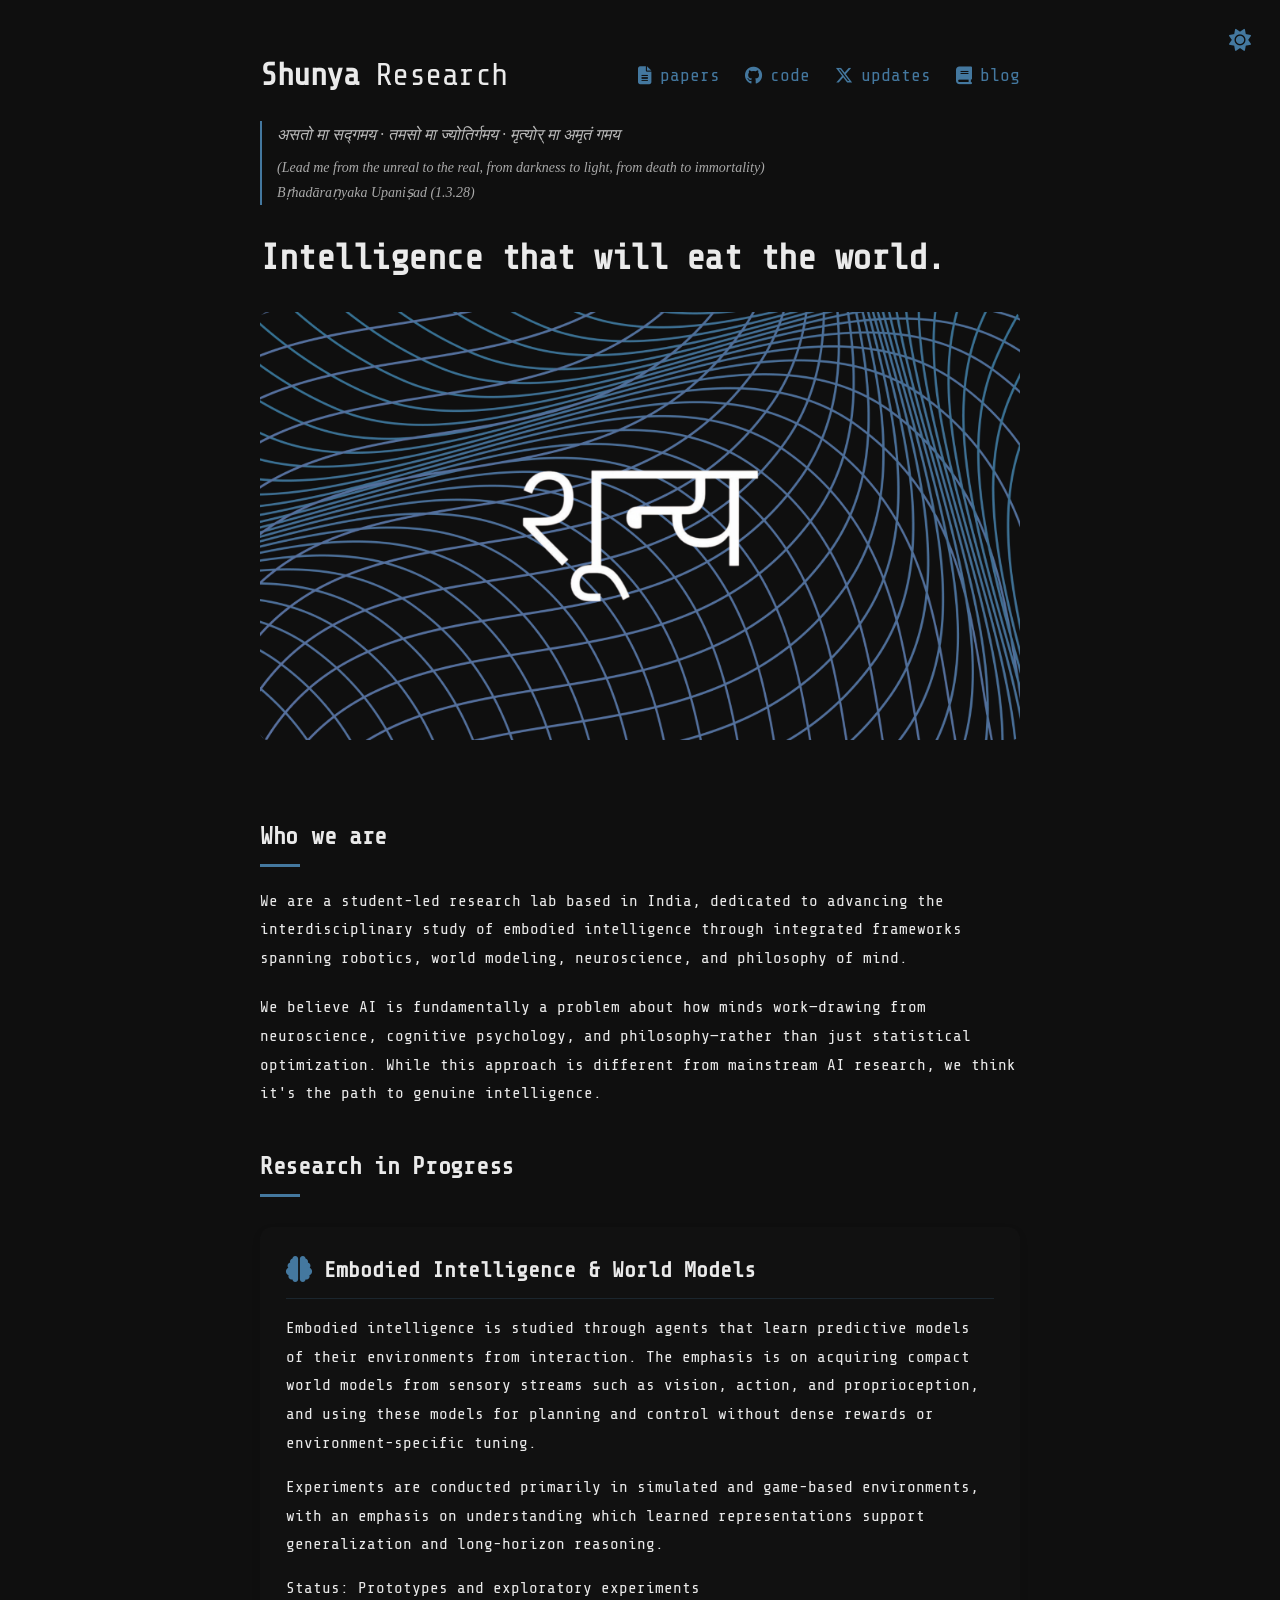
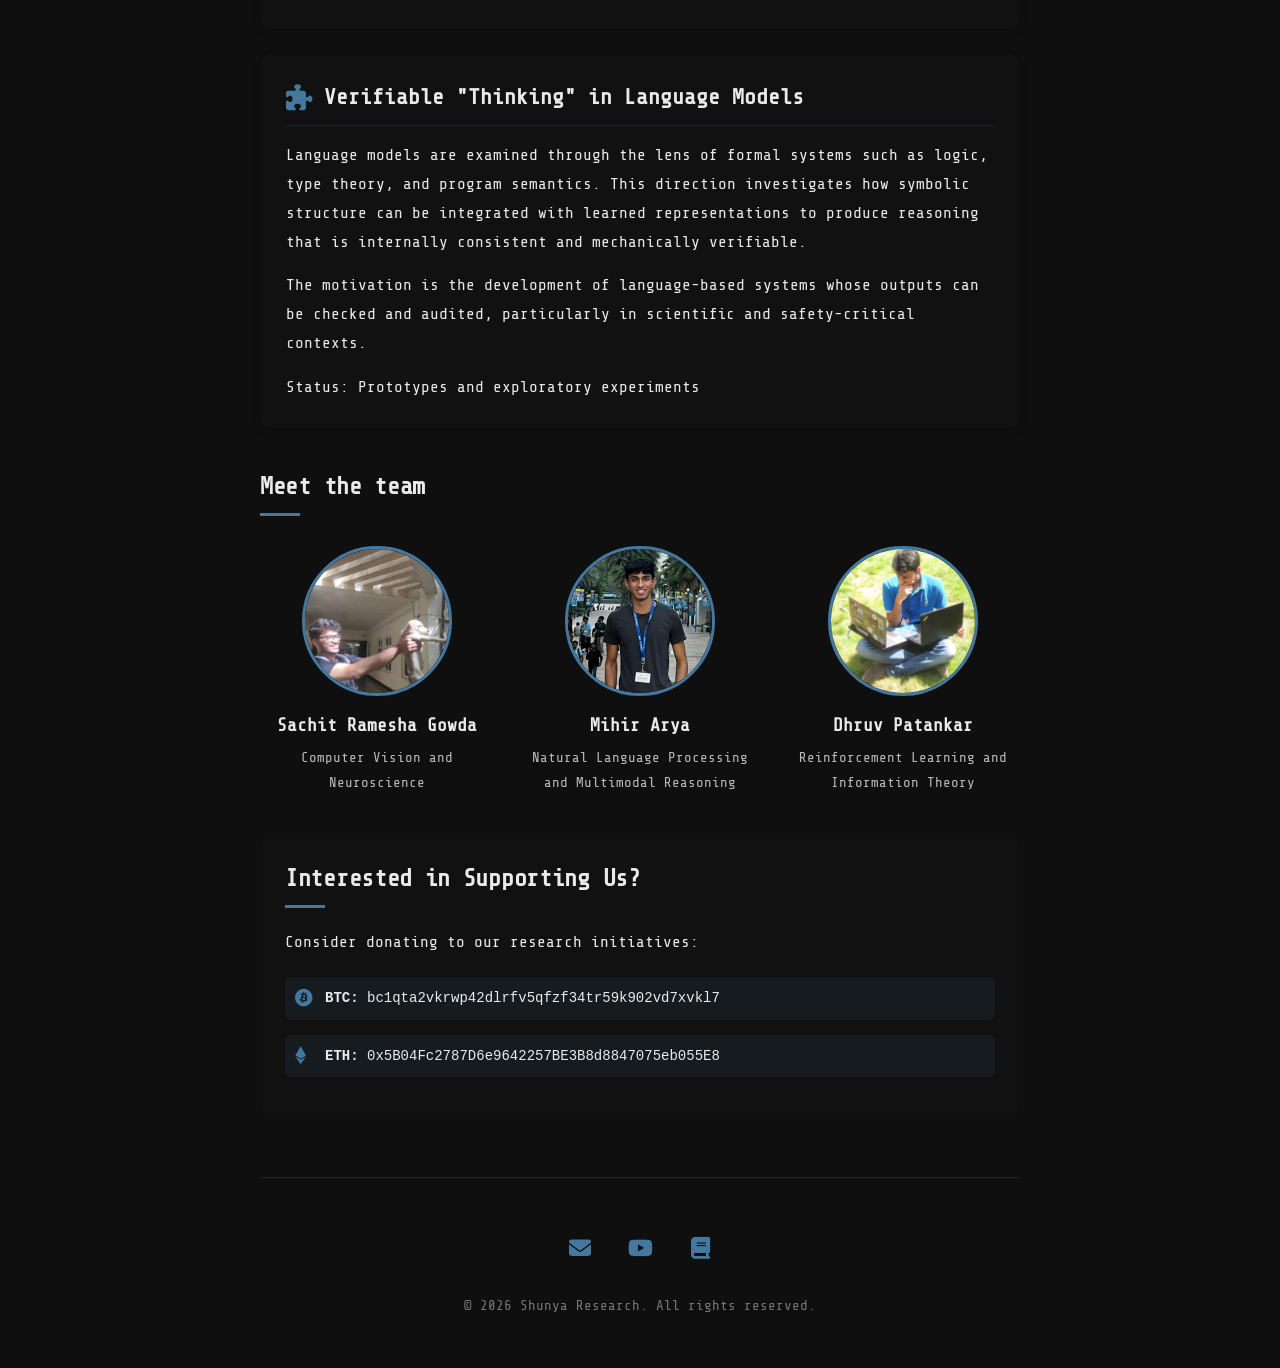
==== index.html @ 2163197f "edits" ====
<!DOCTYPE html>
<html lang="en">
<head>
    <meta charset="UTF-8">
    <title>Shunya Research | Home</title>
    <meta name="description" content="Intelligence that will eat the world.">
    <meta name="viewport" content="width=device-width, initial-scale=1.0">
    <link rel="icon" type="image/png" href="shunya-removebg-preview.png" />
    <link rel="stylesheet" href="https://cdnjs.cloudflare.com/ajax/libs/font-awesome/6.7.2/css/all.min.css">
    <style>
        @import url('https://fonts.googleapis.com/css2?family=Share+Tech+Mono&family=Space+Mono:ital,wght@0,400;0,700;1,400;1,700&display=swap');

        :root {
            --primary: #44789f;
            --text-light: #eaeaea;
            --text-dark: #1a1a1a;
            --bg-light: #fff;
            --bg-dark: #0f0f0f;
            --bg-card-light: #f9f9f9;
            --bg-card-dark: #111111;
            --transition: all 0.3s ease;
        }

        * {
            margin: 0;
            padding: 0;
            box-sizing: border-box;
        }

        body {
            font-family: 'Share Tech Mono', monospace;
            line-height: 1.6;
            font-size: 16px;
            color: var(--text-dark);
            background: var(--bg-light);
            transition: var(--transition);
        }

        body.dark-mode {
            background: var(--bg-dark);
            color: var(--text-light);
        }

        .container {
            max-width: 800px;
            margin: 0 auto;
            padding: 0 20px;
        }

        header {
            padding: 50px 0 30px;
            display: flex;
            flex-direction: column;
            align-items: flex-start;
        }
        
        .header-top {
            display: flex;
            justify-content: space-between;
            align-items: center;
            width: 100%;
            margin-bottom: 20px;
        }

        .logo {
            font-weight: 700;
            font-size: 32px;
            color: var(--text-dark);
            letter-spacing: -0.5px;
        }

        .dark-mode .logo {
            color: var(--text-light);
        }

        .logo span {
            font-weight: 300;
        }

        .main-nav {
            display: flex;
            gap: 25px;
        }

        .main-nav a {
            color: var(--primary);
            text-decoration: none;
            transition: var(--transition);
            font-size: 18px;
            display: flex;
            align-items: center;
            gap: 8px;
        }

        .main-nav a:hover {
            text-decoration: underline;
            color: var(--primary);
        }

        .dark-mode-toggle {
            position: fixed;
            top: 20px;
            right: 20px;
            background: transparent;
            border: none;
            font-size: 22px;
            color: var(--primary);
            cursor: pointer;
            z-index: 100;
            width: 40px;
            height: 40px;
            border-radius: 50%;
            display: flex;
            align-items: center;
            justify-content: center;
            transition: var(--transition);
        }

        .dark-mode-toggle:hover {
            background: rgba(68, 120, 159, 0.1);
        }

        .mantra {
            font-family: 'Times New Roman', serif;
            font-style: italic;
            color: #777;
            text-align: left;
            font-size: 16px;
            line-height: 1.8;
            border-left: 2px solid var(--primary);
            padding-left: 15px;
        }

        .dark-mode .mantra {
            color: #bbb;
        }

        .mantra small {
            display: block;
            font-size: 14px;
            margin-top: 5px;
            color: var(--text-dark);
            opacity: 0.8;
        }

        .dark-mode .mantra small {
            color: var(--text-light);
            opacity: 0.7;
        }

        h1 {
            font-size: 36px;
            font-weight: 700;
            margin: 0 0 30px;
            color: var(--text-dark);
            line-height: 1.3;
            letter-spacing: -0.5px;
        }

        .dark-mode h1 {
            color: var(--text-light);
        }

        h2 {
            font-size: 24px;
            font-weight: 600;
            margin: 40px 0 20px;
            color: var(--text-dark);
            letter-spacing: -0.3px;
            position: relative;
            padding-bottom: 10px;
        }

        h2:after {
            content: '';
            position: absolute;
            left: 0;
            bottom: 0;
            width: 40px;
            height: 3px;
            background-color: var(--primary);
        }

        .dark-mode h2 {
            color: var(--text-light);
        }

        h4 {
            font-size: 18px;
            font-weight: 600;
            margin: 10px 0 5px;
            color: var(--text-dark);
        }

        .dark-mode h4 {
            color: var(--text-light);
        }

        p {
            margin-bottom: 20px;
            line-height: 1.8;
        }

        section {
            margin-bottom: 20px;
        }

        a {
            color: var(--primary);
            text-decoration: none;
            transition: var(--transition);
        }

        a:hover {
            text-decoration: underline;
        }

        b {
            font-weight: 600;
        }

        .theme-image {
            width: 100%;
            margin-bottom: 30px;
            border-radius: 8px;
        }

        /* Team Section */
        .team-grid {
            display: grid;
            grid-template-columns: repeat(auto-fit, minmax(200px, 1fr));
            gap: 30px;
            margin: 30px 0;
        }

        .team-member {
            text-align: center;
        }

        .team-image-placeholder {
            width: 150px;
            height: 150px;
            margin: 0 auto 15px;
            border-radius: 50%;
            overflow: hidden;
            background: var(--bg-card-light);
            border: 3px solid var(--primary);
        }

        .dark-mode .team-image-placeholder {
            background: var(--bg-card-dark);
        }

        .team-image-placeholder img {
            width: 100%;
            height: 100%;
            object-fit: cover;
            object-position: center 20%;
        }

        .team-role {
            color: #777;
            font-size: 14px;
            margin-bottom: 0;
        }

        .dark-mode .team-role {
            color: #bbb;
        }

        /* Research areas */
        .research-areas {
            display: flex;
            flex-wrap: wrap;
            gap: 25px;
            margin: 30px 0;
        }
        
        .research-card {
            background: var(--bg-card-light);
            border-radius: 12px;
            padding: 25px;
            transition: var(--transition);
            border: 1px solid transparent;
            flex: 1 1 100%;
            box-shadow: 0 4px 8px rgba(0, 0, 0, 0.03);
            display: flex;
            flex-direction: column;
        }
        
        .research-card:hover {
            transform: translateY(-5px);
            box-shadow: 0 10px 25px rgba(0, 0, 0, 0.08);
            border-color: rgba(68, 120, 159, 0.3);
        }
        
        .dark-mode .research-card {
            background: var(--bg-card-dark);
            box-shadow: 0 4px 8px rgba(0, 0, 0, 0.1);
        }
        
        .dark-mode .research-card:hover {
            box-shadow: 0 10px 25px rgba(0, 0, 0, 0.3);
        }
        
        .research-card h3 {
            display: flex;
            align-items: center;
            gap: 12px;
            font-size: 22px;
            margin-bottom: 15px;
            color: var(--text-dark);
            border-bottom: 1px solid rgba(68, 120, 159, 0.2);
            padding-bottom: 10px;
        }
        
        .dark-mode .research-card h3 {
            color: var(--text-light);
        }
        
        .research-card i {
            color: var(--primary);
            font-size: 26px;
        }

        .research-card p {
            margin-bottom: 15px;
        }

        .research-card p:last-of-type {
            margin-bottom: 0;
        }

        /* Support section */
        .support {
            margin: 40px 0;
            background: var(--bg-card-light);
            border-radius: 12px;
            padding: 25px;
        }

        .dark-mode .support {
            background: var(--bg-card-dark);
        }

        .support h2 {
            margin-top: 0;
        }

        .crypto-address {
            display: flex;
            align-items: center;
            gap: 10px;
            margin: 15px 0;
            font-family: monospace;
            font-size: 14px;
            overflow-wrap: break-word;
            word-break: break-all;
            padding: 10px;
            background: rgba(68, 120, 159, 0.05);
            border-radius: 6px;
            transition: var(--transition);
        }

        .dark-mode .crypto-address {
            background: rgba(68, 120, 159, 0.1);
        }

        .crypto-address:hover {
            background: rgba(68, 120, 159, 0.1);
        }

        .dark-mode .crypto-address:hover {
            background: rgba(68, 120, 159, 0.15);
        }

        .crypto-address i {
            color: var(--primary);
            min-width: 20px;
            font-size: 18px;
        }

        /* Footer */
        footer {
            text-align: center;
            padding: 50px 0 30px;
            margin-top: 60px;
            border-top: 1px solid rgba(120, 120, 120, 0.1);
            color: #777;
            font-size: 14px;
        }

        .dark-mode footer {
            border-color: rgba(120, 120, 120, 0.2);
        }

        .social-links {
            display: flex;
            justify-content: center;
            gap: 20px;
            margin-bottom: 25px;
        }

        .social-links a {
            color: var(--primary);
            font-size: 22px;
            transition: var(--transition);
            width: 40px;
            height: 40px;
            display: flex;
            align-items: center;
            justify-content: center;
            border-radius: 50%;
        }

        .social-links a:hover {
            background: rgba(68, 120, 159, 0.1);
            text-decoration: none;
            transform: translateY(-3px);
        }

        @media (max-width: 768px) {
            .container {
                padding: 0 15px;
            }
            
            h1 {
                font-size: 30px;
            }

            header {
                padding: 30px 0 20px;
            }

            .header-top {
                flex-direction: column;
                align-items: flex-start;
                gap: 15px;
            }

            .main-nav {
                flex-direction: column;
                gap: 10px;
            }

            .team-grid {
                grid-template-columns: 1fr;
            }
        }
    </style>
</head>
<body class="dark-mode">
    <button class="dark-mode-toggle" onclick="toggleDarkMode()">
        <i class="fas fa-sun" id="dark-mode-icon"></i>
    </button>

    <div class="container">
        <header>
            <div class="header-top">
                <div class="logo">
                    Shunya <span>Research</span>
                </div>
                <nav class="main-nav">
                    <a href="/papers.html">
                        <i class="fas fa-file-alt"></i> papers
                    </a>
                    <a href="https://github.com/ShunyaResearch" target="_blank">
                        <i class="fab fa-github"></i> code
                    </a>
                    <a href="https://x.com/shunyaresearch" target="_blank">
                        <i class="fab fa-x-twitter"></i> updates
                    </a>
                    <a href="/blogs.html" target="_blank">
                        <i class="fa-solid fa-book"></i> blog
                    </a>
                </nav>
            </div>
            <div class="mantra">
                असतो मा सद्गमय · तमसो मा ज्योतिर्गमय · मृत्योर् मा अमृतं गमय
                <small>(Lead me from the unreal to the real, from darkness to light, from death to immortality)<br>
                    Bṛhadāraṇyaka Upaniṣad (1.3.28)</small>
            </div>
        </header>

        <main>
            <h1>Intelligence that will eat the world.</h1>
            <img id="theme-image" class="theme-image" src="shunya1.png" alt="Shunya Research">
            
            <section>
                <h2>Who we are</h2>
                <p>We are a student-led research lab based in India, dedicated to advancing the interdisciplinary study of embodied intelligence through integrated frameworks spanning robotics, world modeling, neuroscience, and philosophy of mind.  </p>
                
                <p>We believe AI is fundamentally a problem about how minds work—drawing from neuroscience, cognitive psychology, and philosophy—rather than just statistical optimization. While this approach is different from mainstream AI research, we think it's the path to genuine intelligence.</p>

        
            </section>

         <section>
  <h2>Research in Progress</h2>

  <div class="research-areas">

    <div class="research-card">
      <h3><i class="fas fa-brain"></i> Embodied Intelligence & World Models</h3>
      <p>
      Embodied intelligence is studied through agents that learn predictive models of their environments from interaction.
      The emphasis is on acquiring compact world models from sensory streams such as vision, action, and proprioception,
      and using these models for planning and control without dense rewards or environment-specific tuning.
      </p>
      <p>
      Experiments are conducted primarily in simulated and game-based environments, with an emphasis on understanding
      which learned representations support generalization and long-horizon reasoning.
      </p>
      <p>Status: Prototypes and exploratory experiments</p>
    </div>

    <div class="research-card">
      <h3><i class="fa-solid fa-puzzle-piece"></i>Verifiable "Thinking" in Language Models</h3>
      <p>
      Language models are examined through the lens of formal systems such as logic, type theory, and program semantics.
      This direction investigates how symbolic structure can be integrated with learned representations to produce
      reasoning that is internally consistent and mechanically verifiable.
      </p>
      <p>
      The motivation is the development of language-based systems whose outputs can be checked and audited,
      particularly in scientific and safety-critical contexts.
      </p>
      <p>Status: Prototypes and exploratory experiments</p>
    </div>

  </div>
</section>

   

            <section class="team">
                <h2>Meet the team</h2>
                <div class="team-grid">
                    <div class="team-member">
                        <div class="team-image-placeholder">
                            <img src="Sachit.jpg" alt="Sachit">
                        </div>
                        <h4>Sachit Ramesha Gowda</h4>
                        <p class="team-role">Computer Vision and Neuroscience</p>
                    </div>
                    <div class="team-member">
                        <div class="team-image-placeholder">
                            <img src="mihir.png" alt="Mihir">
                        </div>
                        <h4>Mihir Arya</h4>
                        <p class="team-role">Natural Language Processing and Multimodal Reasoning</p>
                    </div>
                    <div class="team-member">
                        <div class="team-image-placeholder">
                            <img src="Dhruv.jpeg" alt="DhruV Patankar">
                        </div>
                        <h4>Dhruv Patankar</h4>
                        <p class="team-role">Reinforcement Learning and Information Theory</p>
                    </div>
                </div>
            </section>

            <section class="support">
                <h2>Interested in Supporting Us?</h2>
                <p>Consider donating to our research initiatives:</p>
                <div class="crypto-address">
                    <i class="fab fa-bitcoin"></i>
                    <span><b>BTC:</b> bc1qta2vkrwp42dlrfv5qfzf34tr59k902vd7xvkl7</span>
                </div>
                <div class="crypto-address">
                    <i class="fab fa-ethereum"></i>
                    <span><b>ETH:</b> 0x5B04Fc2787D6e9642257BE3B8d8847075eb055E8</span>
                </div>
            </section>
        </main>

        <footer>
            <div class="social-links">
                <a href="mailto:shunyaresearch.labs@gmail.com" aria-label="Email"><i class="fas fa-envelope"></i></a>
                <a href="https://www.youtube.com/@shunyaresearch" target="_blank" aria-label="YouTube"><i class="fab fa-youtube"></i></a>
                <a href="/blogs.html" target="_blank" aria-label="Substack"><i class="fa-solid fa-book"></i></a>
            </div>
            <p>© 2026 Shunya Research. All rights reserved.</p>
        </footer>
    </div>

    <script>
        function updateThemeImage(isDarkMode) {
            const themeImage = document.getElementById('theme-image');
            if (themeImage) {
                themeImage.src = isDarkMode ? 'shunya1.png' : 'shunya21.png';
            }
        }

        function toggleDarkMode() {
            const body = document.body;
            const icon = document.getElementById('dark-mode-icon');
            body.classList.toggle('dark-mode');

            const isDarkMode = body.classList.contains('dark-mode');
            updateThemeImage(isDarkMode);

            if (isDarkMode) {
                icon.classList.remove('fa-moon');
                icon.classList.add('fa-sun');
            } else {
                icon.classList.remove('fa-sun');
                icon.classList.add('fa-moon');
            }
        }

        document.addEventListener('DOMContentLoaded', () => {
            const body = document.body;
            const icon = document.getElementById('dark-mode-icon');
            const isDarkMode = body.classList.contains('dark-mode');
            
            updateThemeImage(isDarkMode);

            if (isDarkMode) {
                icon.classList.remove('fa-moon');
                icon.classList.add('fa-sun');
            } else {
                icon.classList.remove('fa-sun');
                icon.classList.add('fa-moon');
            }
        });
    </script>
</body>
</html>
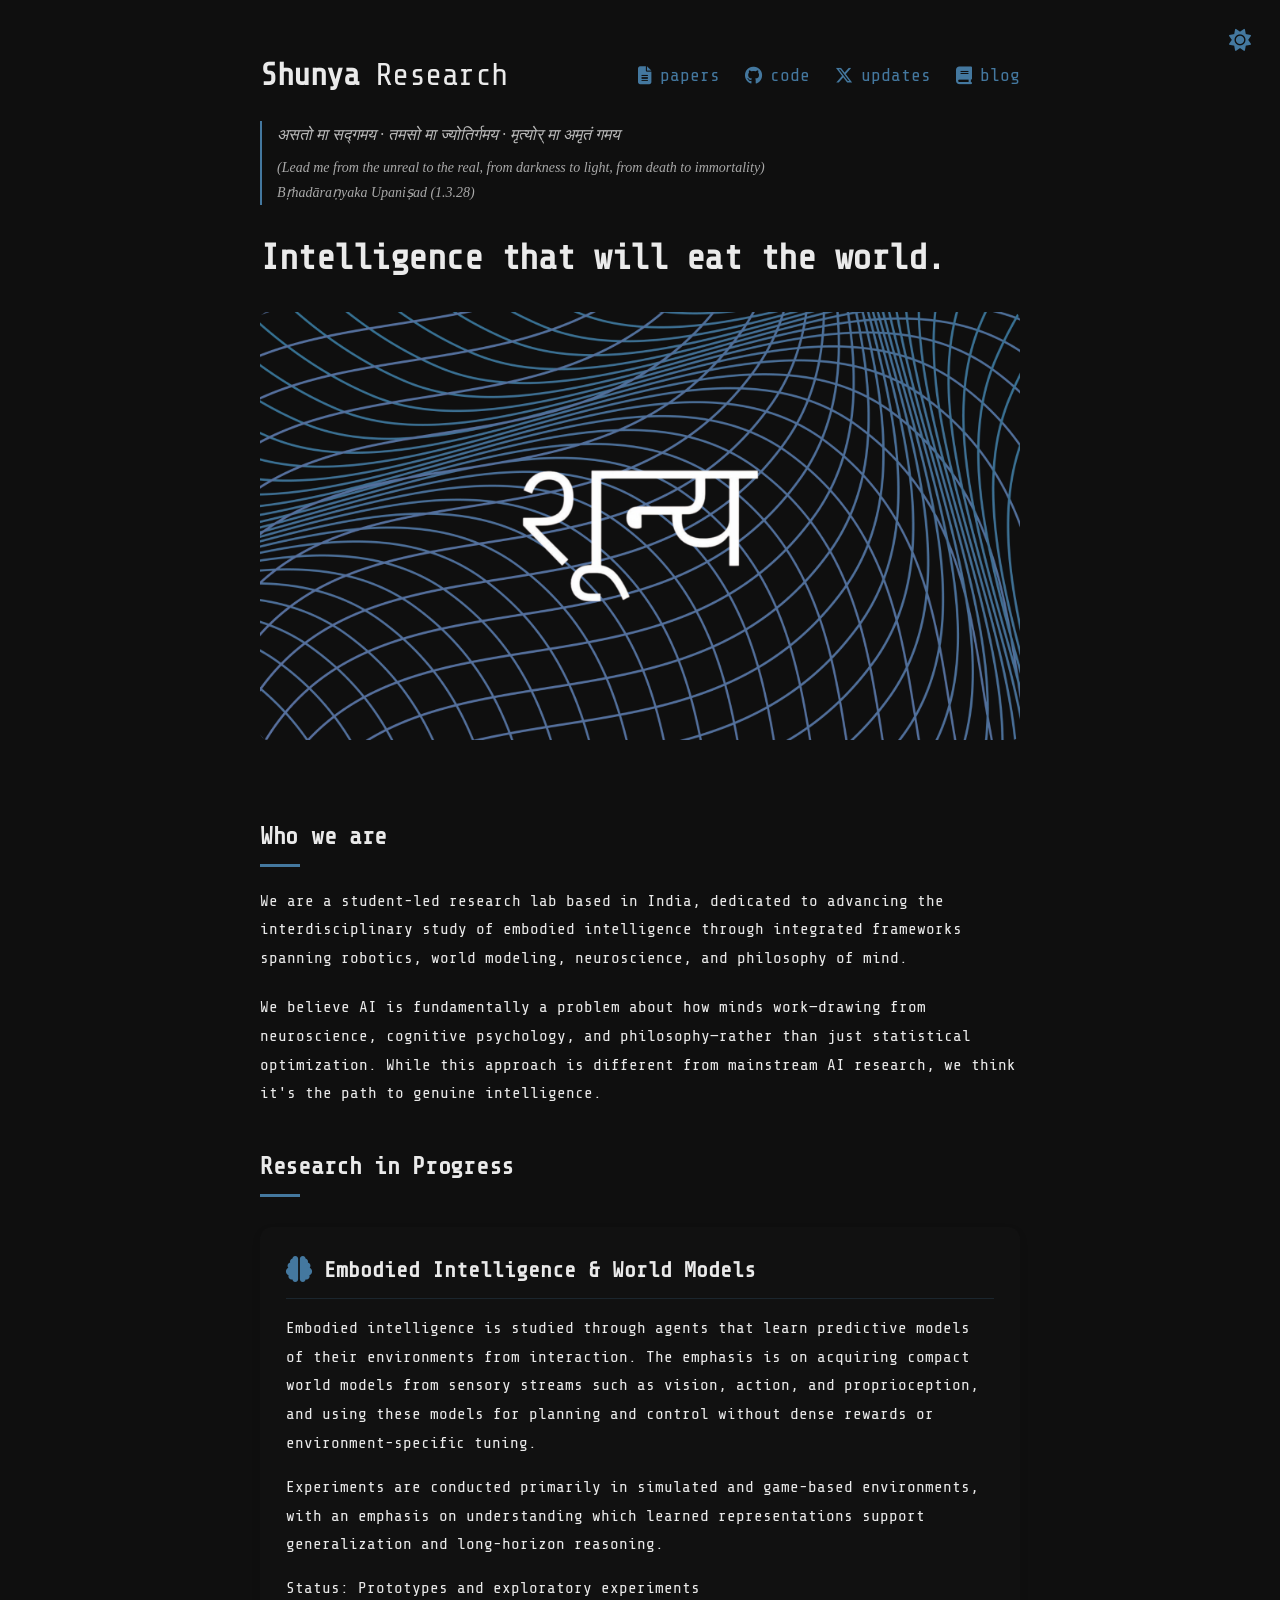
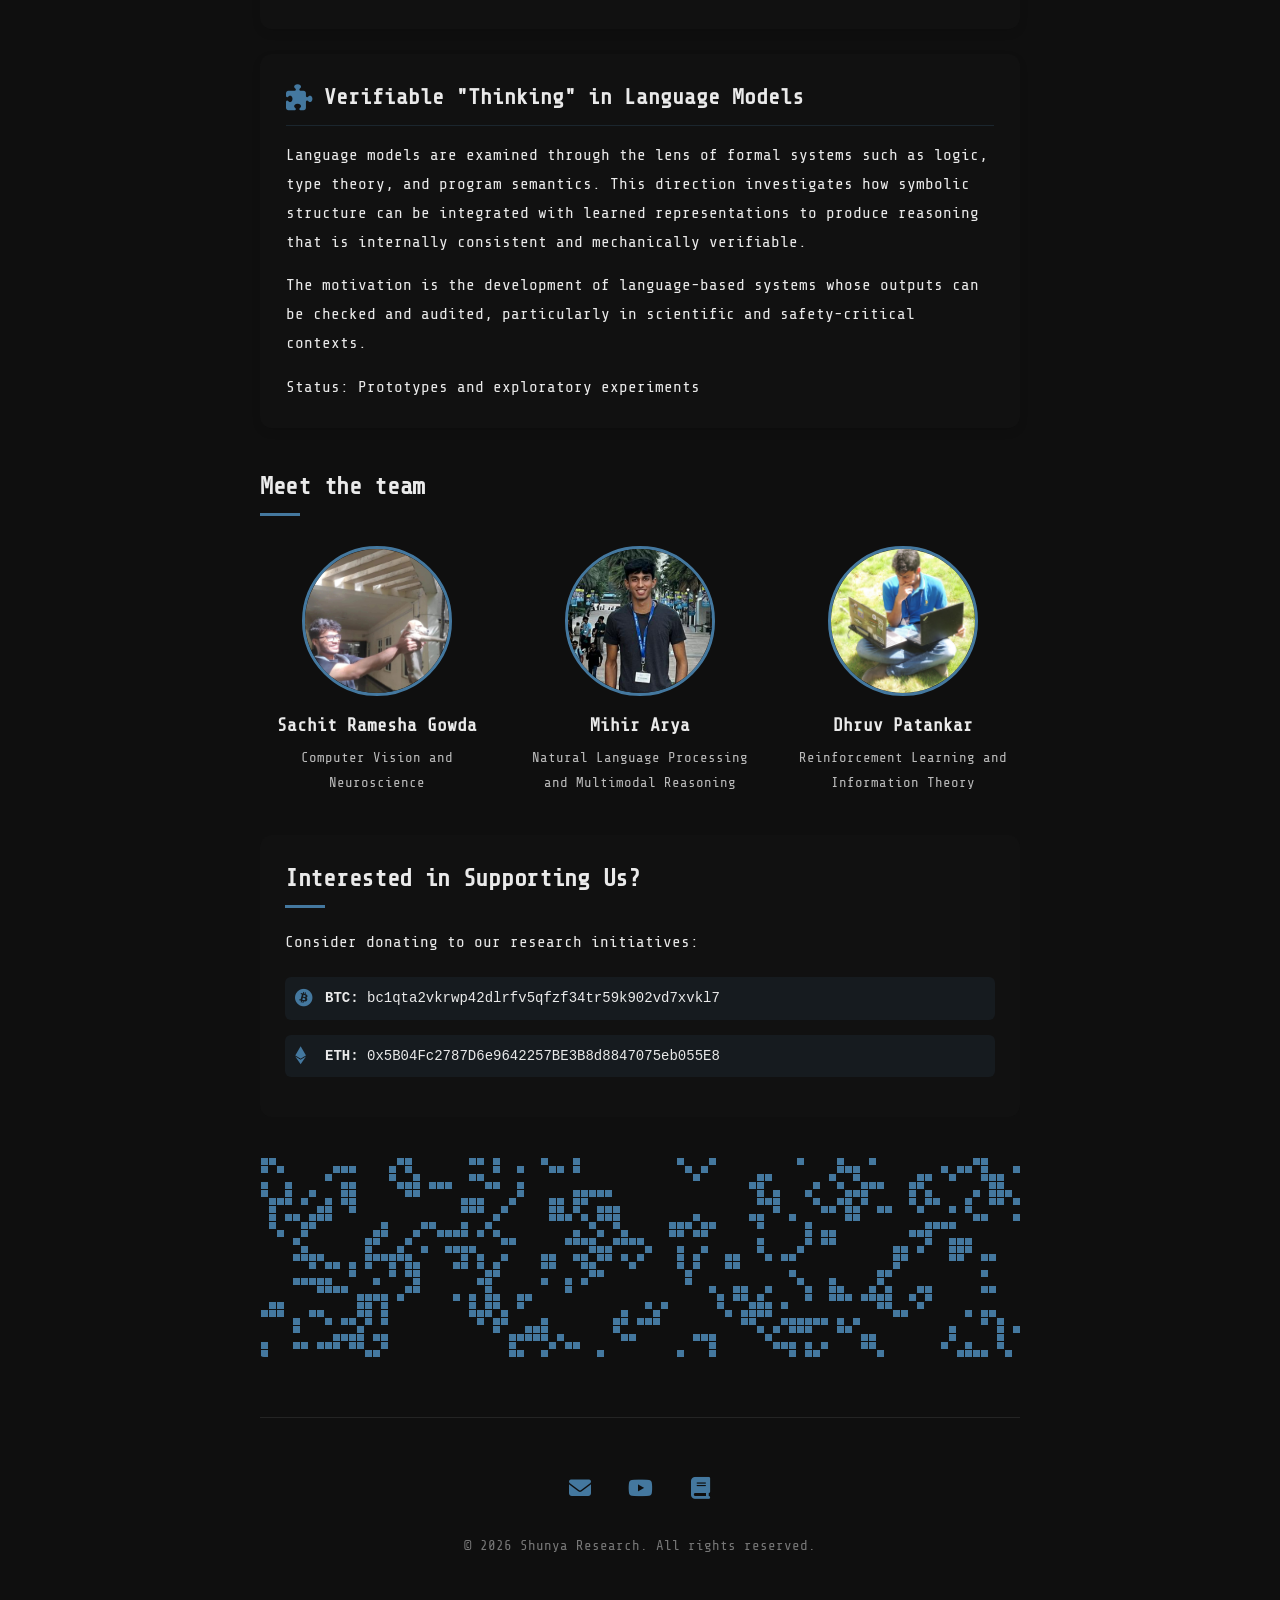
==== commit 68fefb48: "Add files via upload" ====
--- a/index.html
+++ b/index.html
@@ -7,447 +7,7 @@
     <meta name="viewport" content="width=device-width, initial-scale=1.0">
     <link rel="icon" type="image/png" href="shunya-removebg-preview.png" />
     <link rel="stylesheet" href="https://cdnjs.cloudflare.com/ajax/libs/font-awesome/6.7.2/css/all.min.css">
-    <style>
-        @import url('https://fonts.googleapis.com/css2?family=Share+Tech+Mono&family=Space+Mono:ital,wght@0,400;0,700;1,400;1,700&display=swap');
-
-        :root {
-            --primary: #44789f;
-            --text-light: #eaeaea;
-            --text-dark: #1a1a1a;
-            --bg-light: #fff;
-            --bg-dark: #0f0f0f;
-            --bg-card-light: #f9f9f9;
-            --bg-card-dark: #111111;
-            --transition: all 0.3s ease;
-        }
-
-        * {
-            margin: 0;
-            padding: 0;
-            box-sizing: border-box;
-        }
-
-        body {
-            font-family: 'Share Tech Mono', monospace;
-            line-height: 1.6;
-            font-size: 16px;
-            color: var(--text-dark);
-            background: var(--bg-light);
-            transition: var(--transition);
-        }
-
-        body.dark-mode {
-            background: var(--bg-dark);
-            color: var(--text-light);
-        }
-
-        .container {
-            max-width: 800px;
-            margin: 0 auto;
-            padding: 0 20px;
-        }
-
-        header {
-            padding: 50px 0 30px;
-            display: flex;
-            flex-direction: column;
-            align-items: flex-start;
-        }
-        
-        .header-top {
-            display: flex;
-            justify-content: space-between;
-            align-items: center;
-            width: 100%;
-            margin-bottom: 20px;
-        }
-
-        .logo {
-            font-weight: 700;
-            font-size: 32px;
-            color: var(--text-dark);
-            letter-spacing: -0.5px;
-        }
-
-        .dark-mode .logo {
-            color: var(--text-light);
-        }
-
-        .logo span {
-            font-weight: 300;
-        }
-
-        .main-nav {
-            display: flex;
-            gap: 25px;
-        }
-
-        .main-nav a {
-            color: var(--primary);
-            text-decoration: none;
-            transition: var(--transition);
-            font-size: 18px;
-            display: flex;
-            align-items: center;
-            gap: 8px;
-        }
-
-        .main-nav a:hover {
-            text-decoration: underline;
-            color: var(--primary);
-        }
-
-        .dark-mode-toggle {
-            position: fixed;
-            top: 20px;
-            right: 20px;
-            background: transparent;
-            border: none;
-            font-size: 22px;
-            color: var(--primary);
-            cursor: pointer;
-            z-index: 100;
-            width: 40px;
-            height: 40px;
-            border-radius: 50%;
-            display: flex;
-            align-items: center;
-            justify-content: center;
-            transition: var(--transition);
-        }
-
-        .dark-mode-toggle:hover {
-            background: rgba(68, 120, 159, 0.1);
-        }
-
-        .mantra {
-            font-family: 'Times New Roman', serif;
-            font-style: italic;
-            color: #777;
-            text-align: left;
-            font-size: 16px;
-            line-height: 1.8;
-            border-left: 2px solid var(--primary);
-            padding-left: 15px;
-        }
-
-        .dark-mode .mantra {
-            color: #bbb;
-        }
-
-        .mantra small {
-            display: block;
-            font-size: 14px;
-            margin-top: 5px;
-            color: var(--text-dark);
-            opacity: 0.8;
-        }
-
-        .dark-mode .mantra small {
-            color: var(--text-light);
-            opacity: 0.7;
-        }
-
-        h1 {
-            font-size: 36px;
-            font-weight: 700;
-            margin: 0 0 30px;
-            color: var(--text-dark);
-            line-height: 1.3;
-            letter-spacing: -0.5px;
-        }
-
-        .dark-mode h1 {
-            color: var(--text-light);
-        }
-
-        h2 {
-            font-size: 24px;
-            font-weight: 600;
-            margin: 40px 0 20px;
-            color: var(--text-dark);
-            letter-spacing: -0.3px;
-            position: relative;
-            padding-bottom: 10px;
-        }
-
-        h2:after {
-            content: '';
-            position: absolute;
-            left: 0;
-            bottom: 0;
-            width: 40px;
-            height: 3px;
-            background-color: var(--primary);
-        }
-
-        .dark-mode h2 {
-            color: var(--text-light);
-        }
-
-        h4 {
-            font-size: 18px;
-            font-weight: 600;
-            margin: 10px 0 5px;
-            color: var(--text-dark);
-        }
-
-        .dark-mode h4 {
-            color: var(--text-light);
-        }
-
-        p {
-            margin-bottom: 20px;
-            line-height: 1.8;
-        }
-
-        section {
-            margin-bottom: 20px;
-        }
-
-        a {
-            color: var(--primary);
-            text-decoration: none;
-            transition: var(--transition);
-        }
-
-        a:hover {
-            text-decoration: underline;
-        }
-
-        b {
-            font-weight: 600;
-        }
-
-        .theme-image {
-            width: 100%;
-            margin-bottom: 30px;
-            border-radius: 8px;
-        }
-
-        /* Team Section */
-        .team-grid {
-            display: grid;
-            grid-template-columns: repeat(auto-fit, minmax(200px, 1fr));
-            gap: 30px;
-            margin: 30px 0;
-        }
-
-        .team-member {
-            text-align: center;
-        }
-
-        .team-image-placeholder {
-            width: 150px;
-            height: 150px;
-            margin: 0 auto 15px;
-            border-radius: 50%;
-            overflow: hidden;
-            background: var(--bg-card-light);
-            border: 3px solid var(--primary);
-        }
-
-        .dark-mode .team-image-placeholder {
-            background: var(--bg-card-dark);
-        }
-
-        .team-image-placeholder img {
-            width: 100%;
-            height: 100%;
-            object-fit: cover;
-            object-position: center 20%;
-        }
-
-        .team-role {
-            color: #777;
-            font-size: 14px;
-            margin-bottom: 0;
-        }
-
-        .dark-mode .team-role {
-            color: #bbb;
-        }
-
-        /* Research areas */
-        .research-areas {
-            display: flex;
-            flex-wrap: wrap;
-            gap: 25px;
-            margin: 30px 0;
-        }
-        
-        .research-card {
-            background: var(--bg-card-light);
-            border-radius: 12px;
-            padding: 25px;
-            transition: var(--transition);
-            border: 1px solid transparent;
-            flex: 1 1 100%;
-            box-shadow: 0 4px 8px rgba(0, 0, 0, 0.03);
-            display: flex;
-            flex-direction: column;
-        }
-        
-        .research-card:hover {
-            transform: translateY(-5px);
-            box-shadow: 0 10px 25px rgba(0, 0, 0, 0.08);
-            border-color: rgba(68, 120, 159, 0.3);
-        }
-        
-        .dark-mode .research-card {
-            background: var(--bg-card-dark);
-            box-shadow: 0 4px 8px rgba(0, 0, 0, 0.1);
-        }
-        
-        .dark-mode .research-card:hover {
-            box-shadow: 0 10px 25px rgba(0, 0, 0, 0.3);
-        }
-        
-        .research-card h3 {
-            display: flex;
-            align-items: center;
-            gap: 12px;
-            font-size: 22px;
-            margin-bottom: 15px;
-            color: var(--text-dark);
-            border-bottom: 1px solid rgba(68, 120, 159, 0.2);
-            padding-bottom: 10px;
-        }
-        
-        .dark-mode .research-card h3 {
-            color: var(--text-light);
-        }
-        
-        .research-card i {
-            color: var(--primary);
-            font-size: 26px;
-        }
-
-        .research-card p {
-            margin-bottom: 15px;
-        }
-
-        .research-card p:last-of-type {
-            margin-bottom: 0;
-        }
-
-        /* Support section */
-        .support {
-            margin: 40px 0;
-            background: var(--bg-card-light);
-            border-radius: 12px;
-            padding: 25px;
-        }
-
-        .dark-mode .support {
-            background: var(--bg-card-dark);
-        }
-
-        .support h2 {
-            margin-top: 0;
-        }
-
-        .crypto-address {
-            display: flex;
-            align-items: center;
-            gap: 10px;
-            margin: 15px 0;
-            font-family: monospace;
-            font-size: 14px;
-            overflow-wrap: break-word;
-            word-break: break-all;
-            padding: 10px;
-            background: rgba(68, 120, 159, 0.05);
-            border-radius: 6px;
-            transition: var(--transition);
-        }
-
-        .dark-mode .crypto-address {
-            background: rgba(68, 120, 159, 0.1);
-        }
-
-        .crypto-address:hover {
-            background: rgba(68, 120, 159, 0.1);
-        }
-
-        .dark-mode .crypto-address:hover {
-            background: rgba(68, 120, 159, 0.15);
-        }
-
-        .crypto-address i {
-            color: var(--primary);
-            min-width: 20px;
-            font-size: 18px;
-        }
-
-        /* Footer */
-        footer {
-            text-align: center;
-            padding: 50px 0 30px;
-            margin-top: 60px;
-            border-top: 1px solid rgba(120, 120, 120, 0.1);
-            color: #777;
-            font-size: 14px;
-        }
-
-        .dark-mode footer {
-            border-color: rgba(120, 120, 120, 0.2);
-        }
-
-        .social-links {
-            display: flex;
-            justify-content: center;
-            gap: 20px;
-            margin-bottom: 25px;
-        }
-
-        .social-links a {
-            color: var(--primary);
-            font-size: 22px;
-            transition: var(--transition);
-            width: 40px;
-            height: 40px;
-            display: flex;
-            align-items: center;
-            justify-content: center;
-            border-radius: 50%;
-        }
-
-        .social-links a:hover {
-            background: rgba(68, 120, 159, 0.1);
-            text-decoration: none;
-            transform: translateY(-3px);
-        }
-
-        @media (max-width: 768px) {
-            .container {
-                padding: 0 15px;
-            }
-            
-            h1 {
-                font-size: 30px;
-            }
-
-            header {
-                padding: 30px 0 20px;
-            }
-
-            .header-top {
-                flex-direction: column;
-                align-items: flex-start;
-                gap: 15px;
-            }
-
-            .main-nav {
-                flex-direction: column;
-                gap: 10px;
-            }
-
-            .team-grid {
-                grid-template-columns: 1fr;
-            }
-        }
-    </style>
+    <link rel="stylesheet" href="style.css">
 </head>
 <body class="dark-mode">
     <button class="dark-mode-toggle" onclick="toggleDarkMode()">
@@ -572,6 +132,10 @@
                     <span><b>ETH:</b> 0x5B04Fc2787D6e9642257BE3B8d8847075eb055E8</span>
                 </div>
             </section>
+
+            <section>
+                <canvas id="gol" width="760" height="200" style="width:100%; border-radius:4px; display:block; margin-top: 20px;"></canvas>
+            </section>
         </main>
 
         <footer>
@@ -585,6 +149,60 @@
     </div>
 
     <script>
+        (function() {
+            const canvas = document.getElementById('gol');
+            const ctx = canvas.getContext('2d');
+            const CELL = 8;
+            let cols, rows, grid, next;
+
+            function init() {
+                cols = Math.floor(canvas.width / CELL);
+                rows = Math.floor(canvas.height / CELL);
+                grid = Array.from({length: rows}, () =>
+                    Array.from({length: cols}, () => Math.random() < 0.3 ? 1 : 0)
+                );
+                next = Array.from({length: rows}, () => new Array(cols).fill(0));
+            }
+
+            function step() {
+                for (let r = 0; r < rows; r++) {
+                    for (let c = 0; c < cols; c++) {
+                        let n = 0;
+                        for (let dr = -1; dr <= 1; dr++)
+                            for (let dc = -1; dc <= 1; dc++) {
+                                if (dr === 0 && dc === 0) continue;
+                                n += grid[(r + dr + rows) % rows][(c + dc + cols) % cols];
+                            }
+                        const alive = grid[r][c];
+                        next[r][c] = (alive && (n === 2 || n === 3)) || (!alive && n === 3) ? 1 : 0;
+                    }
+                }
+                [grid, next] = [next, grid];
+            }
+
+            function draw() {
+                const isDark = document.body.classList.contains('dark-mode');
+                ctx.fillStyle = isDark ? '#0f0f0f' : '#fff';
+                ctx.fillRect(0, 0, canvas.width, canvas.height);
+                ctx.fillStyle = '#44789f';
+                for (let r = 0; r < rows; r++)
+                    for (let c = 0; c < cols; c++)
+                        if (grid[r][c])
+                            ctx.fillRect(c * CELL + 1, r * CELL + 1, CELL - 1, CELL - 1);
+            }
+
+            let last = 0;
+            function loop(ts) {
+                if (ts - last > 200) { step(); draw(); last = ts; }
+                requestAnimationFrame(loop);
+            }
+
+            init();
+            loop();
+        })();
+    </script>
+
+    <script>
         function updateThemeImage(isDarkMode) {
             const themeImage = document.getElementById('theme-image');
             if (themeImage) {
--- a/style.css
+++ b/style.css
@@ -0,0 +1,452 @@
+@import url('https://fonts.googleapis.com/css2?family=Share+Tech+Mono&family=Space+Mono:ital,wght@0,400;0,700;1,400;1,700&display=swap');
+
+:root {
+    --primary: #44789f;
+    --text-light: #eaeaea;
+    --text-dark: #1a1a1a;
+    --bg-light: #fff;
+    --bg-dark: #0f0f0f;
+    --bg-card-light: #f9f9f9;
+    --bg-card-dark: #111111;
+    --transition: all 0.3s ease;
+}
+
+* {
+    margin: 0;
+    padding: 0;
+    box-sizing: border-box;
+}
+
+body {
+    font-family: 'Share Tech Mono', monospace;
+    line-height: 1.6;
+    font-size: 16px;
+    color: var(--text-dark);
+    background: var(--bg-light);
+    transition: var(--transition);
+}
+
+body.dark-mode {
+    background: var(--bg-dark);
+    color: var(--text-light);
+}
+
+.container {
+    max-width: 800px;
+    margin: 0 auto;
+    padding: 0 20px;
+}
+
+header {
+    padding: 50px 0 30px;
+    display: flex;
+    flex-direction: column;
+    align-items: flex-start;
+}
+
+.header-top {
+    display: flex;
+    justify-content: space-between;
+    align-items: center;
+    width: 100%;
+    margin-bottom: 20px;
+}
+
+.logo {
+    font-weight: 700;
+    font-size: 32px;
+    color: var(--text-dark);
+    letter-spacing: -0.5px;
+}
+
+.dark-mode .logo {
+    color: var(--text-light);
+}
+
+.logo span {
+    font-weight: 300;
+}
+
+.main-nav {
+    display: flex;
+    gap: 25px;
+}
+
+.main-nav a {
+    color: var(--primary);
+    text-decoration: none;
+    transition: var(--transition);
+    font-size: 18px;
+    display: flex;
+    align-items: center;
+    gap: 8px;
+}
+
+.main-nav a:hover {
+    text-decoration: underline;
+    color: var(--primary);
+}
+
+.dark-mode-toggle {
+    position: fixed;
+    top: 20px;
+    right: 20px;
+    background: transparent;
+    border: none;
+    font-size: 22px;
+    color: var(--primary);
+    cursor: pointer;
+    z-index: 100;
+    width: 40px;
+    height: 40px;
+    border-radius: 50%;
+    display: flex;
+    align-items: center;
+    justify-content: center;
+    transition: var(--transition);
+}
+
+.dark-mode-toggle:hover {
+    background: rgba(68, 120, 159, 0.1);
+}
+
+.mantra {
+    font-family: 'Times New Roman', serif;
+    font-style: italic;
+    color: #777;
+    text-align: left;
+    font-size: 16px;
+    line-height: 1.8;
+    border-left: 2px solid var(--primary);
+    padding-left: 15px;
+}
+
+.dark-mode .mantra {
+    color: #bbb;
+}
+
+.mantra small {
+    display: block;
+    font-size: 14px;
+    margin-top: 5px;
+    color: var(--text-dark);
+    opacity: 0.8;
+}
+
+.dark-mode .mantra small {
+    color: var(--text-light);
+    opacity: 0.7;
+}
+
+h1 {
+    font-size: 36px;
+    font-weight: 700;
+    margin: 0 0 30px;
+    color: var(--text-dark);
+    line-height: 1.3;
+    letter-spacing: -0.5px;
+}
+
+.dark-mode h1 {
+    color: var(--text-light);
+}
+
+h2 {
+    font-size: 24px;
+    font-weight: 600;
+    margin: 40px 0 20px;
+    color: var(--text-dark);
+    letter-spacing: -0.3px;
+    position: relative;
+    padding-bottom: 10px;
+}
+
+h2:after {
+    content: '';
+    position: absolute;
+    left: 0;
+    bottom: 0;
+    width: 40px;
+    height: 3px;
+    background-color: var(--primary);
+}
+
+.dark-mode h2 {
+    color: var(--text-light);
+}
+
+h4 {
+    font-size: 18px;
+    font-weight: 600;
+    margin: 10px 0 5px;
+    color: var(--text-dark);
+}
+
+.dark-mode h4 {
+    color: var(--text-light);
+}
+
+p {
+    margin-bottom: 20px;
+    line-height: 1.8;
+}
+
+section {
+    margin-bottom: 20px;
+}
+
+a {
+    color: var(--primary);
+    text-decoration: none;
+    transition: var(--transition);
+}
+
+a:hover {
+    text-decoration: underline;
+}
+
+b {
+    font-weight: 600;
+}
+
+.theme-image {
+    width: 100%;
+    margin-bottom: 30px;
+    border-radius: 8px;
+}
+
+blockquote {
+    border-left: 4px solid var(--primary);
+    padding-left: 20px;
+    margin: 30px 0;
+    font-style: italic;
+    color: #666;
+    line-height: 1.8;
+}
+
+.dark-mode blockquote {
+    color: #aaa;
+}
+
+/* Team Section */
+.team-grid {
+    display: grid;
+    grid-template-columns: repeat(auto-fit, minmax(200px, 1fr));
+    gap: 30px;
+    margin: 30px 0;
+}
+
+.team-member {
+    text-align: center;
+}
+
+.team-image-placeholder {
+    width: 150px;
+    height: 150px;
+    margin: 0 auto 15px;
+    border-radius: 50%;
+    overflow: hidden;
+    background: var(--bg-card-light);
+    border: 3px solid var(--primary);
+}
+
+.dark-mode .team-image-placeholder {
+    background: var(--bg-card-dark);
+}
+
+.team-image-placeholder img {
+    width: 100%;
+    height: 100%;
+    object-fit: cover;
+    object-position: center 20%;
+}
+
+.team-role {
+    color: #777;
+    font-size: 14px;
+    margin-bottom: 0;
+}
+
+.dark-mode .team-role {
+    color: #bbb;
+}
+
+/* Research areas */
+.research-areas {
+    display: flex;
+    flex-wrap: wrap;
+    gap: 25px;
+    margin: 30px 0;
+}
+
+.research-card {
+    background: var(--bg-card-light);
+    border-radius: 12px;
+    padding: 25px;
+    transition: var(--transition);
+    border: 1px solid transparent;
+    flex: 1 1 100%;
+    box-shadow: 0 4px 8px rgba(0, 0, 0, 0.03);
+    display: flex;
+    flex-direction: column;
+}
+
+.research-card:hover {
+    transform: translateY(-5px);
+    box-shadow: 0 10px 25px rgba(0, 0, 0, 0.08);
+    border-color: rgba(68, 120, 159, 0.3);
+}
+
+.dark-mode .research-card {
+    background: var(--bg-card-dark);
+    box-shadow: 0 4px 8px rgba(0, 0, 0, 0.1);
+}
+
+.dark-mode .research-card:hover {
+    box-shadow: 0 10px 25px rgba(0, 0, 0, 0.3);
+}
+
+.research-card h3 {
+    display: flex;
+    align-items: center;
+    gap: 12px;
+    font-size: 22px;
+    margin-bottom: 15px;
+    color: var(--text-dark);
+    border-bottom: 1px solid rgba(68, 120, 159, 0.2);
+    padding-bottom: 10px;
+}
+
+.dark-mode .research-card h3 {
+    color: var(--text-light);
+}
+
+.research-card i {
+    color: var(--primary);
+    font-size: 26px;
+}
+
+.research-card p {
+    margin-bottom: 15px;
+}
+
+.research-card p:last-of-type {
+    margin-bottom: 0;
+}
+
+/* Support section */
+.support {
+    margin: 40px 0;
+    background: var(--bg-card-light);
+    border-radius: 12px;
+    padding: 25px;
+}
+
+.dark-mode .support {
+    background: var(--bg-card-dark);
+}
+
+.support h2 {
+    margin-top: 0;
+}
+
+.crypto-address {
+    display: flex;
+    align-items: center;
+    gap: 10px;
+    margin: 15px 0;
+    font-family: monospace;
+    font-size: 14px;
+    overflow-wrap: break-word;
+    word-break: break-all;
+    padding: 10px;
+    background: rgba(68, 120, 159, 0.05);
+    border-radius: 6px;
+    transition: var(--transition);
+}
+
+.dark-mode .crypto-address {
+    background: rgba(68, 120, 159, 0.1);
+}
+
+.crypto-address:hover {
+    background: rgba(68, 120, 159, 0.1);
+}
+
+.dark-mode .crypto-address:hover {
+    background: rgba(68, 120, 159, 0.15);
+}
+
+.crypto-address i {
+    color: var(--primary);
+    min-width: 20px;
+    font-size: 18px;
+}
+
+/* Footer */
+footer {
+    text-align: center;
+    padding: 50px 0 30px;
+    margin-top: 60px;
+    border-top: 1px solid rgba(120, 120, 120, 0.1);
+    color: #777;
+    font-size: 14px;
+}
+
+.dark-mode footer {
+    border-color: rgba(120, 120, 120, 0.2);
+}
+
+.social-links {
+    display: flex;
+    justify-content: center;
+    gap: 20px;
+    margin-bottom: 25px;
+}
+
+.social-links a {
+    color: var(--primary);
+    font-size: 22px;
+    transition: var(--transition);
+    width: 40px;
+    height: 40px;
+    display: flex;
+    align-items: center;
+    justify-content: center;
+    border-radius: 50%;
+}
+
+.social-links a:hover {
+    background: rgba(68, 120, 159, 0.1);
+    text-decoration: none;
+    transform: translateY(-3px);
+}
+
+@media (max-width: 768px) {
+    .container {
+        padding: 0 15px;
+    }
+
+    h1 {
+        font-size: 30px;
+    }
+
+    header {
+        padding: 30px 0 20px;
+    }
+
+    .header-top {
+        flex-direction: column;
+        align-items: flex-start;
+        gap: 15px;
+    }
+
+    .main-nav {
+        flex-direction: column;
+        gap: 10px;
+    }
+
+    .team-grid {
+        grid-template-columns: 1fr;
+    }
+}
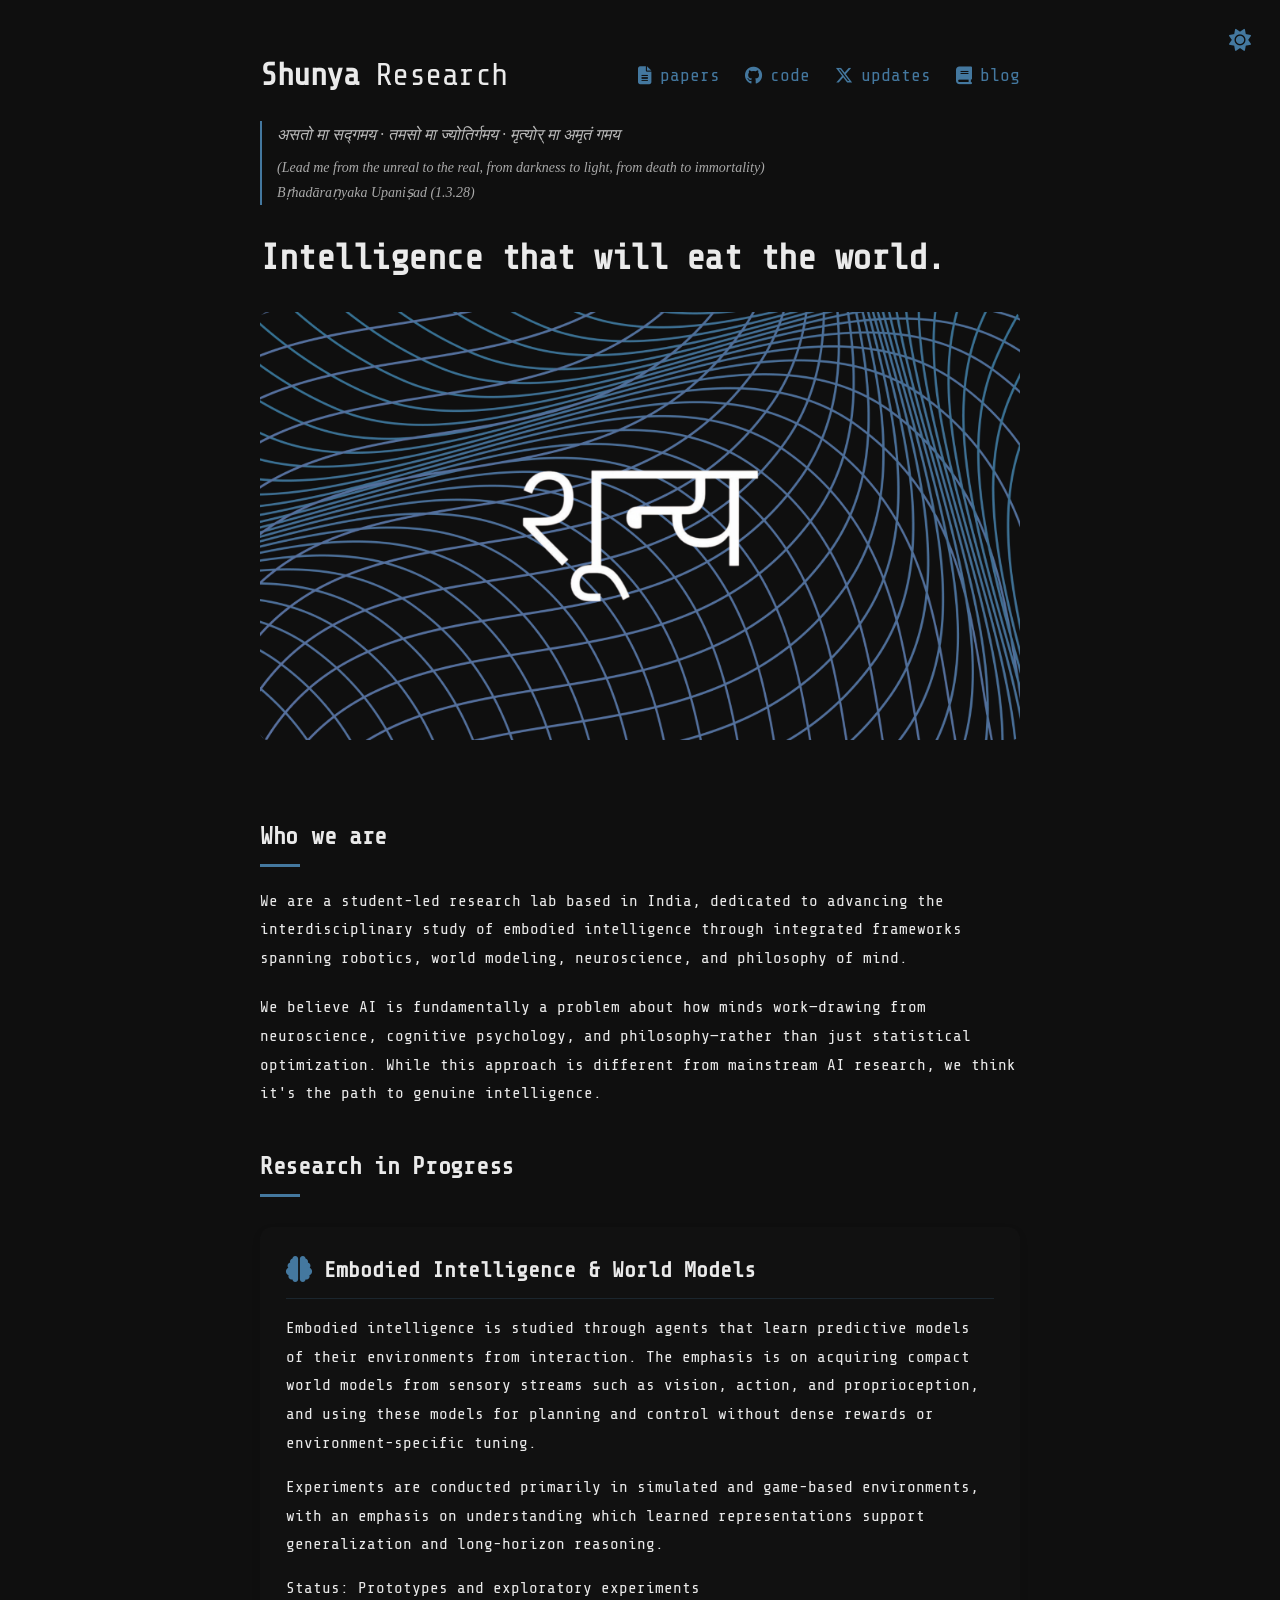
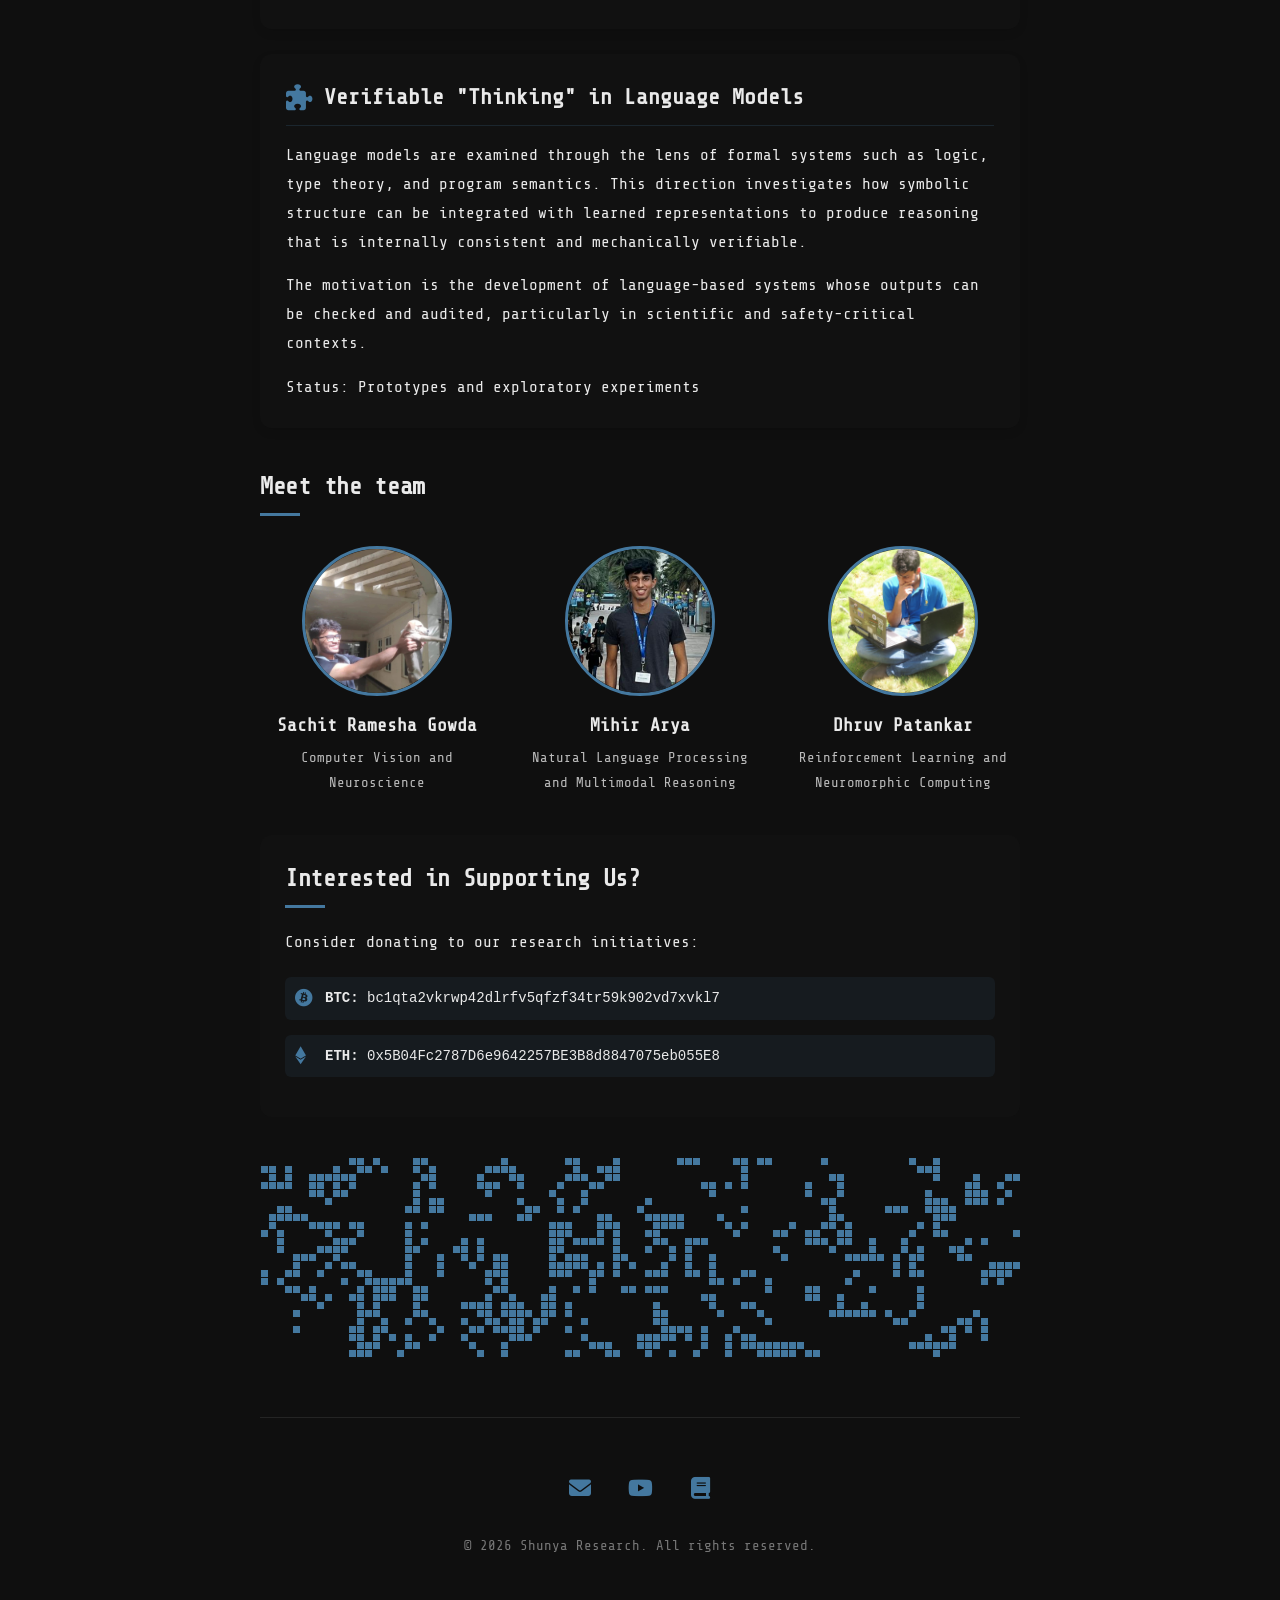
==== commit 31fa52ff: "Update index.html" ====
--- a/index.html
+++ b/index.html
@@ -115,7 +115,7 @@
                             <img src="Dhruv.jpeg" alt="DhruV Patankar">
                         </div>
                         <h4>Dhruv Patankar</h4>
-                        <p class="team-role">Reinforcement Learning and Information Theory</p>
+                        <p class="team-role">Reinforcement Learning and Neuromorphic Computing</p>
                     </div>
                 </div>
             </section>
@@ -244,4 +244,4 @@
         });
     </script>
 </body>
-</html>+</html>
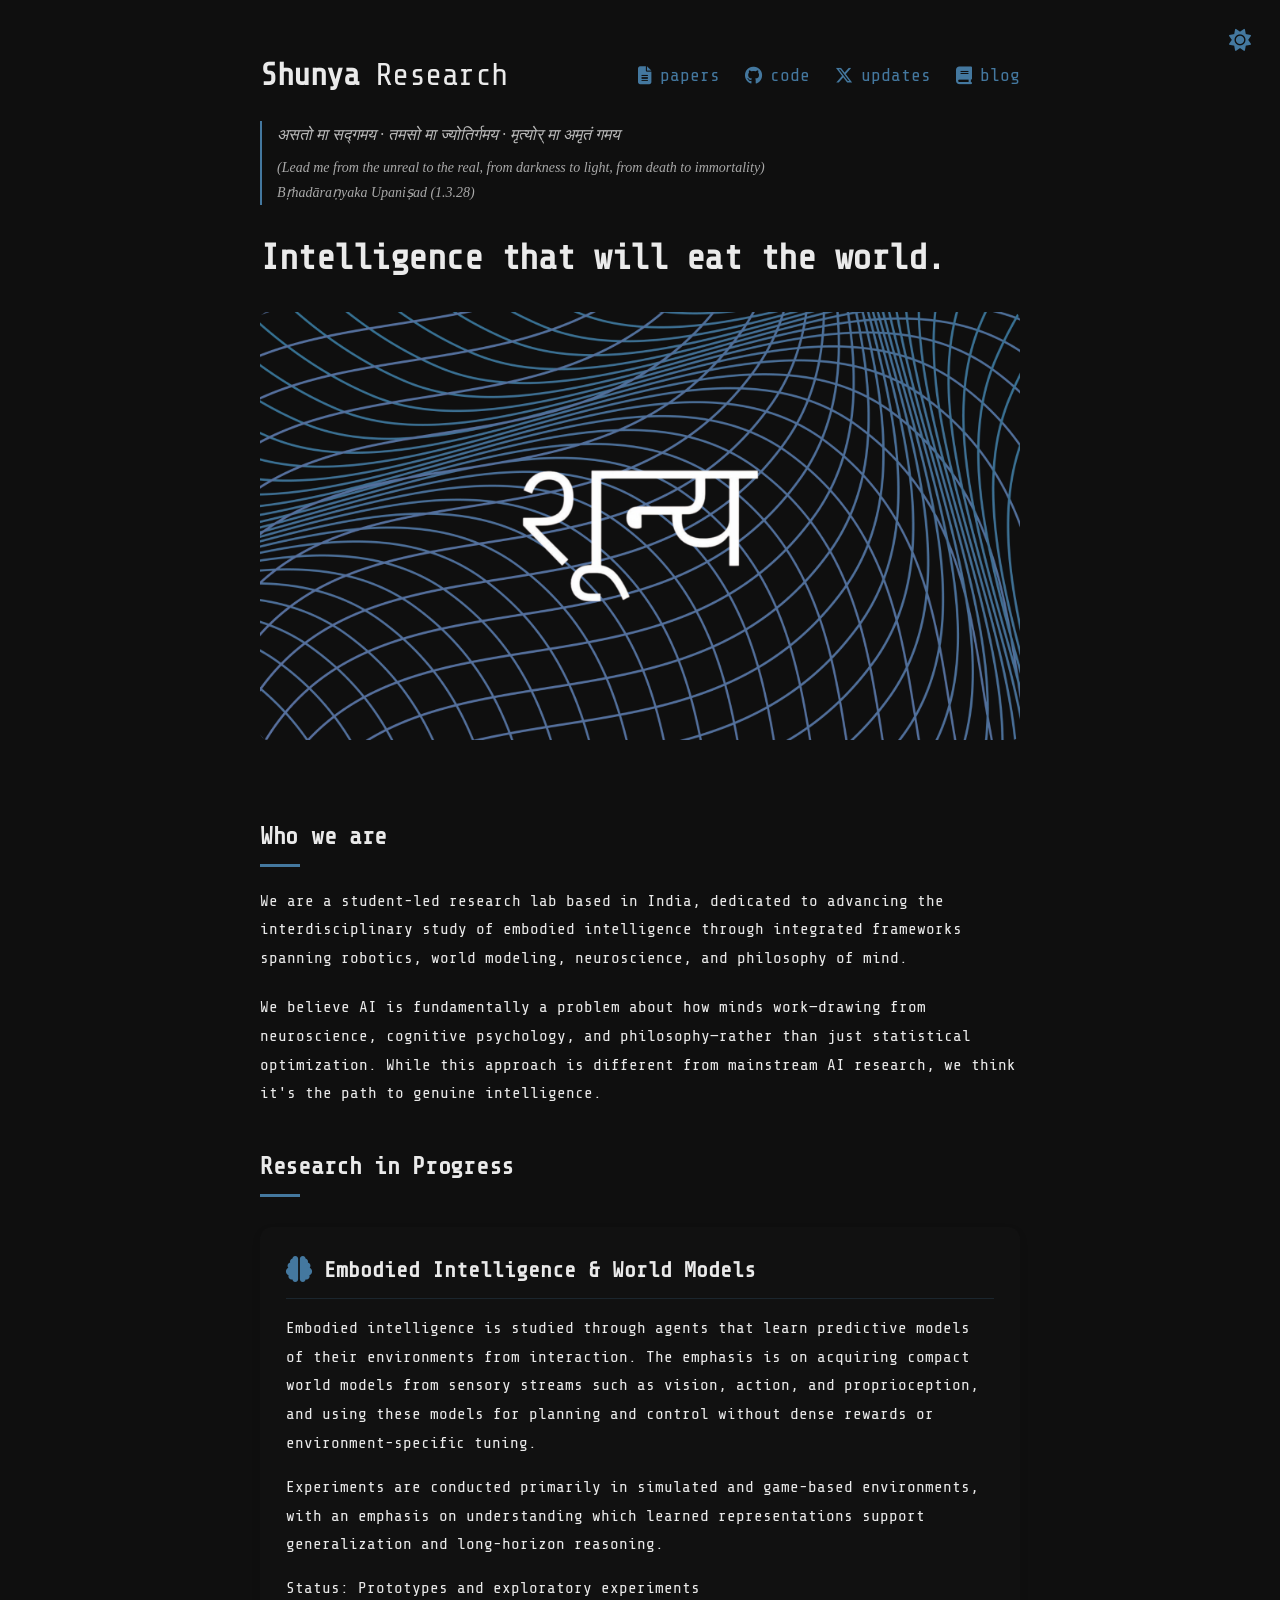
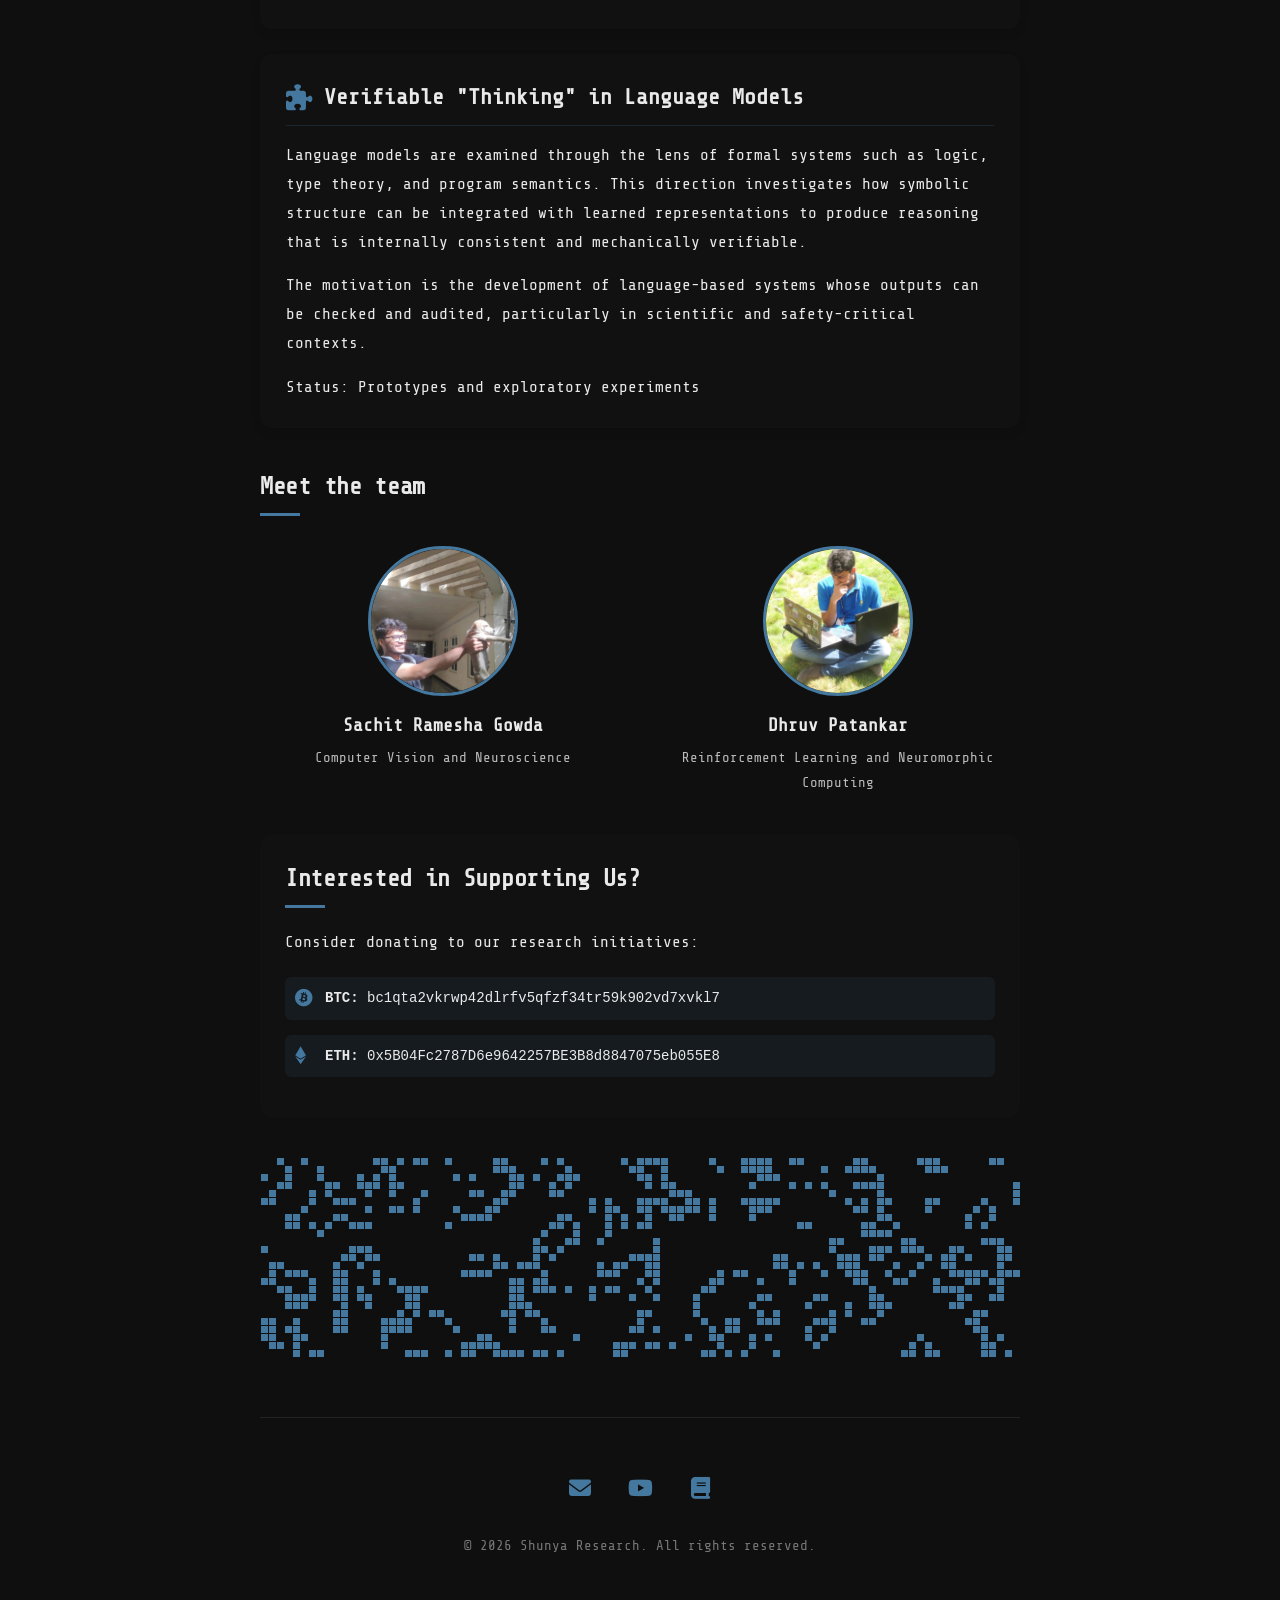
==== commit f470a82c: "minor changes" ====
--- a/index.html
+++ b/index.html
@@ -103,13 +103,7 @@
                         <h4>Sachit Ramesha Gowda</h4>
                         <p class="team-role">Computer Vision and Neuroscience</p>
                     </div>
-                    <div class="team-member">
-                        <div class="team-image-placeholder">
-                            <img src="mihir.png" alt="Mihir">
-                        </div>
-                        <h4>Mihir Arya</h4>
-                        <p class="team-role">Natural Language Processing and Multimodal Reasoning</p>
-                    </div>
+      
                     <div class="team-member">
                         <div class="team-image-placeholder">
                             <img src="Dhruv.jpeg" alt="DhruV Patankar">
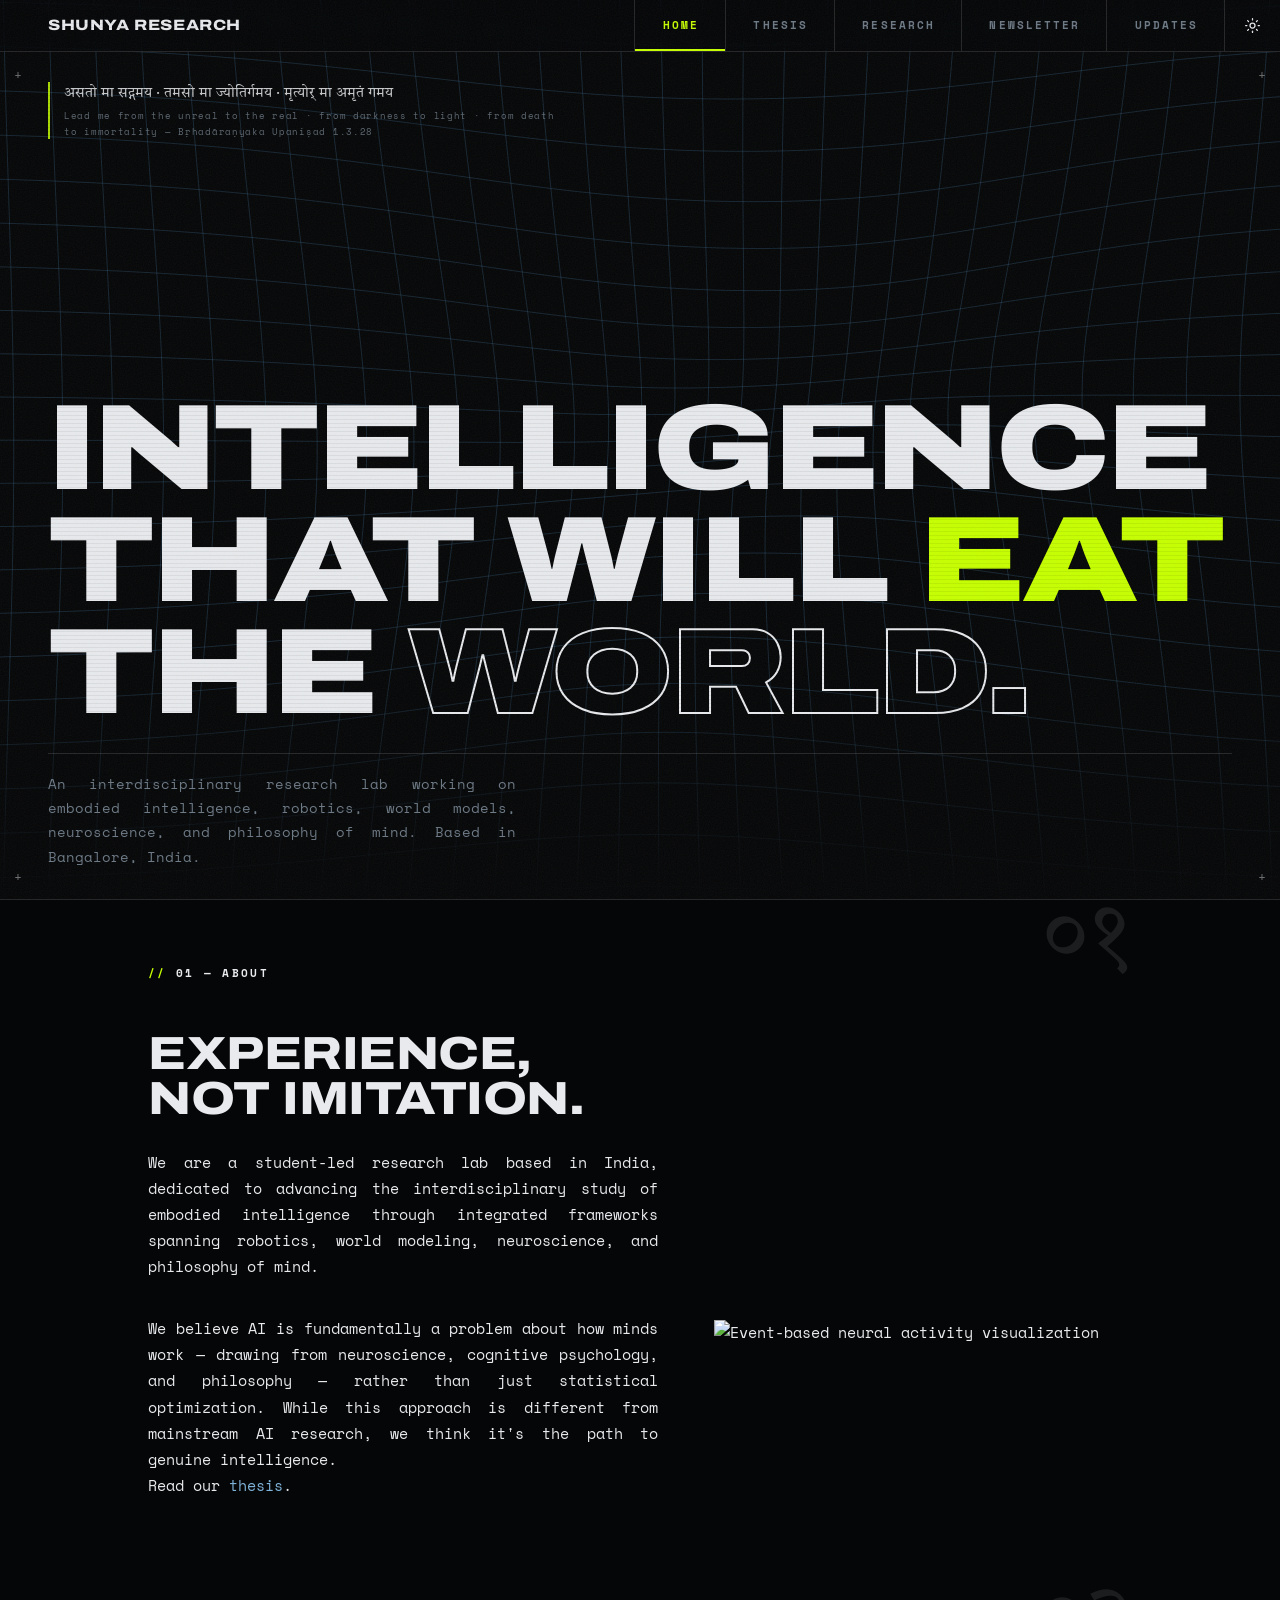
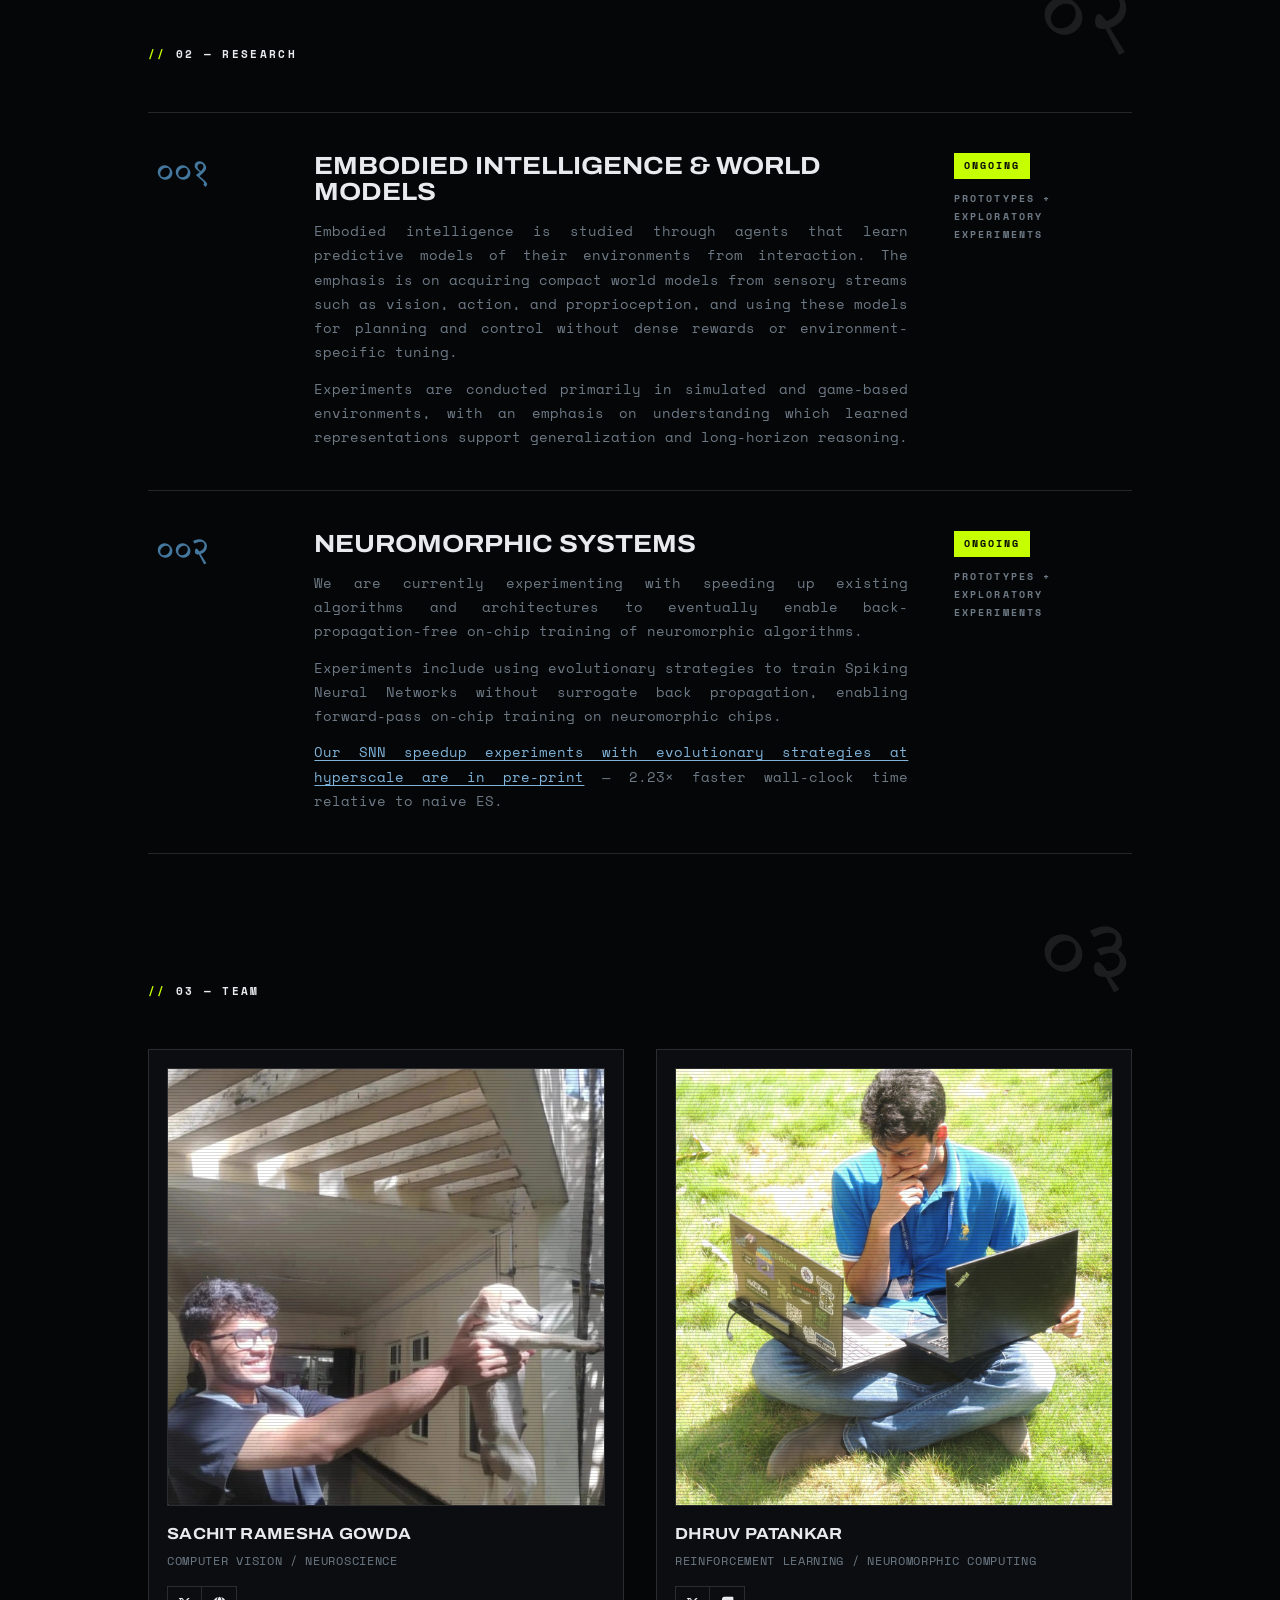
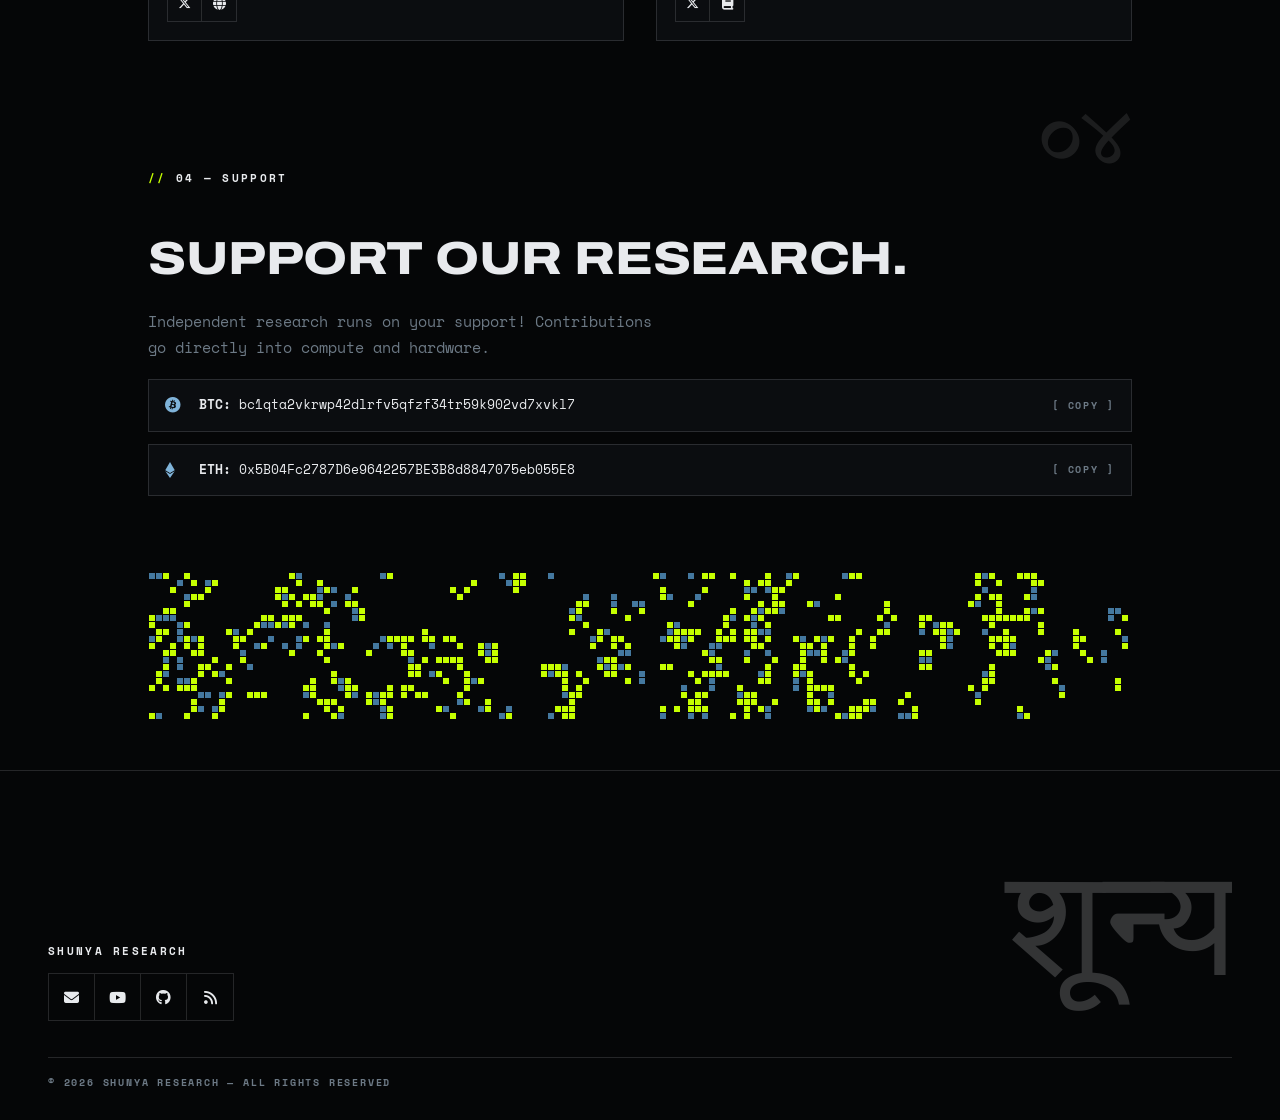
==== commit 40c10268: "Initial commit" ====
--- a/index.html
+++ b/index.html
@@ -2,7 +2,7 @@
 <html lang="en">
 <head>
     <meta charset="UTF-8">
-    <title>Shunya Research | Home</title>
+    <title>Shunya Research — Intelligence that will eat the world</title>
     <meta name="description" content="Intelligence that will eat the world.">
     <meta name="viewport" content="width=device-width, initial-scale=1.0">
     <link rel="icon" type="image/png" href="shunya-removebg-preview.png" />
@@ -10,232 +10,230 @@
     <link rel="stylesheet" href="style.css">
 </head>
 <body class="dark-mode">
-    <button class="dark-mode-toggle" onclick="toggleDarkMode()">
-        <i class="fas fa-sun" id="dark-mode-icon"></i>
-    </button>
-
-    <div class="container">
-        <header>
-            <div class="header-top">
-                <div class="logo">
-                    Shunya <span>Research</span>
-                </div>
-                <nav class="main-nav">
-                    <a href="/papers.html">
-                        <i class="fas fa-file-alt"></i> papers
-                    </a>
-                    <a href="https://github.com/ShunyaResearch" target="_blank">
-                        <i class="fab fa-github"></i> code
-                    </a>
-                    <a href="https://x.com/shunyaresearch" target="_blank">
-                        <i class="fab fa-x-twitter"></i> updates
-                    </a>
-                    <a href="/blogs.html" target="_blank">
-                        <i class="fa-solid fa-book"></i> blog
-                    </a>
-                </nav>
+    <script>
+        /* apply stored theme before first paint */
+        document.documentElement.classList.add('js');
+        try {
+            if (localStorage.getItem('shunya-theme') === 'light')
+                document.body.classList.remove('dark-mode');
+        } catch (e) {}
+    </script>
+
+    <div class="topbar">
+        <a class="brand" href="index.html">
+            SHUNYA RESEARCH
+        </a>
+        <nav>
+            <a href="index.html" aria-current="page">Home</a>
+            <a href="thesis.html">Thesis</a>
+            <a href="research.html">Research</a>
+            <a href="https://spikenets.substack.com" target="_blank" rel="noopener">Newsletter</a>
+            <a href="https://x.com/shunyaresearch" target="_blank" rel="noopener">Updates</a>
+        </nav>
+        <button class="theme-toggle" onclick="toggleDarkMode()" aria-label="Toggle theme">
+            <svg class="icon-sun" viewBox="0 0 24 24" width="15" height="15" fill="none" stroke="currentColor" stroke-width="2" stroke-linecap="round" aria-hidden="true">
+                <circle cx="12" cy="12" r="4"></circle>
+                <line x1="12" y1="1" x2="12" y2="3"></line>
+                <line x1="12" y1="21" x2="12" y2="23"></line>
+                <line x1="4.22" y1="4.22" x2="5.64" y2="5.64"></line>
+                <line x1="18.36" y1="18.36" x2="19.78" y2="19.78"></line>
+                <line x1="1" y1="12" x2="3" y2="12"></line>
+                <line x1="21" y1="12" x2="23" y2="12"></line>
+                <line x1="4.22" y1="19.78" x2="5.64" y2="18.36"></line>
+                <line x1="18.36" y1="5.64" x2="19.78" y2="4.22"></line>
+            </svg>
+            <svg class="icon-moon" viewBox="0 0 24 24" width="15" height="15" fill="none" stroke="currentColor" stroke-width="2" stroke-linecap="round" stroke-linejoin="round" aria-hidden="true">
+                <path d="M21 12.79A9 9 0 1 1 11.21 3 7 7 0 0 0 21 12.79z"></path>
+            </svg>
+        </button>
+        <button class="nav-toggle" onclick="toggleNav()" aria-label="Menu" aria-expanded="false">
+            <span></span><span></span><span></span>
+        </button>
+    </div>
+
+    <div class="hero">
+        <canvas class="voidfield" aria-hidden="true"></canvas>
+
+        <span class="reg reg--tl" aria-hidden="true">+</span>
+        <span class="reg reg--tr" aria-hidden="true">+</span>
+        <span class="reg reg--bl" aria-hidden="true">+</span>
+        <span class="reg reg--br" aria-hidden="true">+</span>
+
+        <div class="hero-mantra">
+            असतो मा सद्गमय · तमसो मा ज्योतिर्गमय · मृत्योर् मा अमृतं गमय
+            <small>Lead me from the unreal to the real · from darkness to light · from death to immortality — Bṛhadāraṇyaka Upaniṣad 1.3.28</small>
+        </div>
+
+        <div class="hero-body">
+            <h1>
+                Intelligence<br>
+                that will <span class="volt-word">eat</span><br>
+                the <span class="stroke">world.</span>
+            </h1>
+            <div class="hero-sub">
+                <p class="mission">
+                    An interdisciplinary research lab working on embodied intelligence, 
+                    robotics, world models, neuroscience, and philosophy of mind.
+                    Based in Bangalore, India.
+                </p>
             </div>
-            <div class="mantra">
-                असतो मा सद्गमय · तमसो मा ज्योतिर्गमय · मृत्योर् मा अमृतं गमय
-                <small>(Lead me from the unreal to the real, from darkness to light, from death to immortality)<br>
-                    Bṛhadāraṇyaka Upaniṣad (1.3.28)</small>
-            </div>
-        </header>
-
-        <main>
-            <h1>Intelligence that will eat the world.</h1>
-            <img id="theme-image" class="theme-image" src="shunya1.png" alt="Shunya Research">
-            
-            <section>
-                <h2>Who we are</h2>
-                <p>We are a student-led research lab based in India, dedicated to advancing the interdisciplinary study of embodied intelligence through integrated frameworks spanning robotics, world modeling, neuroscience, and philosophy of mind.  </p>
-                
-                <p>We believe AI is fundamentally a problem about how minds work—drawing from neuroscience, cognitive psychology, and philosophy—rather than just statistical optimization. While this approach is different from mainstream AI research, we think it's the path to genuine intelligence.</p>
-
-        
-            </section>
-
-         <section>
-  <h2>Research in Progress</h2>
-
-  <div class="research-areas">
-
-    <div class="research-card">
-      <h3><i class="fas fa-brain"></i> Embodied Intelligence & World Models</h3>
-      <p>
-      Embodied intelligence is studied through agents that learn predictive models of their environments from interaction.
-      The emphasis is on acquiring compact world models from sensory streams such as vision, action, and proprioception,
-      and using these models for planning and control without dense rewards or environment-specific tuning.
-      </p>
-      <p>
-      Experiments are conducted primarily in simulated and game-based environments, with an emphasis on understanding
-      which learned representations support generalization and long-horizon reasoning.
-      </p>
-      <p>Status: Prototypes and exploratory experiments</p>
+        </div>
     </div>
 
-    <div class="research-card">
-      <h3><i class="fa-solid fa-puzzle-piece"></i>Verifiable "Thinking" in Language Models</h3>
-      <p>
-      Language models are examined through the lens of formal systems such as logic, type theory, and program semantics.
-      This direction investigates how symbolic structure can be integrated with learned representations to produce
-      reasoning that is internally consistent and mechanically verifiable.
-      </p>
-      <p>
-      The motivation is the development of language-based systems whose outputs can be checked and audited,
-      particularly in scientific and safety-critical contexts.
-      </p>
-      <p>Status: Prototypes and exploratory experiments</p>
-    </div>
-
-  </div>
-</section>
-
-   
-
-            <section class="team">
-                <h2>Meet the team</h2>
+    <main>
+        <div class="container">
+
+            <section id="about" class="reveal">
+                <div class="sec-head">
+                    <span class="sec-ghost" aria-hidden="true">०१</span>
+                    <div class="sec-id">
+                        <span class="t-label">01 — ABOUT</span>
+                    </div>
+                </div>
+                <h2>Experience,<br>not imitation.</h2>
+                <div class="about-layout">
+                    <div class="doctrine">
+                        <p>We are a student-led research lab based in India, dedicated to advancing the interdisciplinary study of embodied intelligence through integrated frameworks spanning robotics, world modeling, neuroscience, and philosophy of mind.</p>
+                        <p>We believe AI is fundamentally a problem about how minds work — drawing from neuroscience, cognitive psychology, and philosophy — rather than just statistical optimization. While this approach is different from mainstream AI research, we think it's the path to genuine intelligence.<br>
+
+                        Read our <a href="thesis.html">thesis</a>.</p>
+                    </div>
+                    <figure class="about-visual">
+                        <img src="events_small5-ezgif.com-remove-background.gif" alt="Event-based neural activity visualization" loading="lazy">
+                    </figure>
+                </div>
+            </section>
+
+            <section id="research" class="reveal">
+                <div class="sec-head">
+                    <span class="sec-ghost" aria-hidden="true">०२</span>
+                    <div class="sec-id">
+                        <span class="t-label">02 — RESEARCH</span>
+                    </div>
+                </div>
+
+                <div class="programs">
+
+                    <article class="program">
+                        <div class="program-id">
+                            <span class="deva-num" aria-hidden="true">००१</span>
+                        </div>
+                        <div class="program-body">
+                            <h3>Embodied Intelligence &amp; World Models</h3>
+                            <p>Embodied intelligence is studied through agents that learn predictive models of their environments from interaction. The emphasis is on acquiring compact world models from sensory streams such as vision, action, and proprioception, and using these models for planning and control without dense rewards or environment-specific tuning.</p>
+                            <p>Experiments are conducted primarily in simulated and game-based environments, with an emphasis on understanding which learned representations support generalization and long-horizon reasoning.</p>
+                        </div>
+                        <div class="program-status">
+                            <span class="status-chip status-chip--active">ONGOING</span>
+                            <span class="t-label">PROTOTYPES +<br>EXPLORATORY EXPERIMENTS</span>
+                        </div>
+                    </article>
+
+                    <article class="program">
+                        <div class="program-id">
+                            <span class="deva-num" aria-hidden="true">००२</span>
+                        </div>
+                        <div class="program-body">
+                            <h3>Neuromorphic Systems</h3>
+                            <p>We are currently experimenting with speeding up existing algorithms and architectures to eventually enable back-propagation-free on-chip training of neuromorphic algorithms.</p>
+                            <p>Experiments include using evolutionary strategies to train Spiking Neural Networks without surrogate back propagation, enabling forward-pass on-chip training on neuromorphic chips.</p>
+                            <p><a href="https://arxiv.org/abs/2605.30361v1" target="_blank" rel="noopener">Our SNN speedup experiments with evolutionary strategies at hyperscale are in pre-print</a> — 2.23× faster wall-clock time relative to naive ES.</p>
+                        </div>
+                        <div class="program-status">
+                            <span class="status-chip status-chip--active">ONGOING</span>
+                            <span class="t-label">PROTOTYPES +<br>EXPLORATORY EXPERIMENTS</span>
+                        </div>
+                    </article>
+
+                </div>
+            </section>
+
+            <section id="team" class="reveal">
+                <div class="sec-head">
+                    <span class="sec-ghost" aria-hidden="true">०३</span>
+                    <div class="sec-id">
+                        <span class="t-label">03 — TEAM</span>
+                    </div>
+                </div>
+
                 <div class="team-grid">
                     <div class="team-member">
                         <div class="team-image-placeholder">
-                            <img src="Sachit.jpg" alt="Sachit">
+                            <img src="Sachit.jpg" alt="Sachit Ramesha Gowda">
                         </div>
                         <h4>Sachit Ramesha Gowda</h4>
-                        <p class="team-role">Computer Vision and Neuroscience</p>
-                    </div>
-      
+                        <p class="team-role">Computer Vision / Neuroscience</p>
+                        <div class="team-socials">
+                            <a href="https://x.com/cyb3r_17" target="_blank" rel="noopener" aria-label="Sachit on X"><i class="fab fa-x-twitter"></i></a>
+                            <a href="https://sachitrame.sh" target="_blank" rel="noopener" aria-label="Sachit's website"><i class="fas fa-globe"></i></a>
+                        </div>
+                    </div>
+
                     <div class="team-member">
                         <div class="team-image-placeholder">
-                            <img src="Dhruv.jpeg" alt="DhruV Patankar">
+                            <img src="Dhruv.jpeg" alt="Dhruv Patankar">
                         </div>
                         <h4>Dhruv Patankar</h4>
-                        <p class="team-role">Reinforcement Learning and Neuromorphic Computing</p>
-                    </div>
-                </div>
-            </section>
-
-            <section class="support">
-                <h2>Interested in Supporting Us?</h2>
-                <p>Consider donating to our research initiatives:</p>
-                <div class="crypto-address">
-                    <i class="fab fa-bitcoin"></i>
+                        <p class="team-role">Reinforcement Learning / Neuromorphic Computing</p>
+                        <div class="team-socials">
+                            <a href="https://x.com/Milton_Sneedman" target="_blank" rel="noopener" aria-label="Dhruv on X"><i class="fab fa-x-twitter"></i></a>
+                            <a href="https://substack.com/@dhruv292077" target="_blank" rel="noopener" aria-label="Dhruv's Substack"><i class="fas fa-book"></i></a>
+                        </div>
+                    </div>
+                </div>
+            </section>
+
+            <section id="support" class="reveal">
+                <div class="sec-head">
+                    <span class="sec-ghost" aria-hidden="true">०४</span>
+                    <div class="sec-id">
+                        <span class="t-label">04 — SUPPORT</span>
+                    </div>
+                </div>
+                <h2>Support our research.</h2>
+                <p class="support-note">Independent research runs on your support! Contributions go directly into compute and hardware.</p>
+
+                <div class="crypto-address" data-addr="bc1qta2vkrwp42dlrfv5qfzf34tr59k902vd7xvkl7" role="button" tabindex="0" aria-label="Copy Bitcoin address">
+                    <i class="fab fa-bitcoin" aria-hidden="true"></i>
                     <span><b>BTC:</b> bc1qta2vkrwp42dlrfv5qfzf34tr59k902vd7xvkl7</span>
-                </div>
-                <div class="crypto-address">
-                    <i class="fab fa-ethereum"></i>
+                    <span class="copy-hint">[ COPY ]</span>
+                </div>
+                <div class="crypto-address" data-addr="0x5B04Fc2787D6e9642257BE3B8d8847075eb055E8" role="button" tabindex="0" aria-label="Copy Ethereum address">
+                    <i class="fab fa-ethereum" aria-hidden="true"></i>
                     <span><b>ETH:</b> 0x5B04Fc2787D6e9642257BE3B8d8847075eb055E8</span>
-                </div>
-            </section>
-
-            <section>
-                <canvas id="gol" width="760" height="200" style="width:100%; border-radius:4px; display:block; margin-top: 20px;"></canvas>
-            </section>
-        </main>
-
-        <footer>
-            <div class="social-links">
-                <a href="mailto:shunyaresearch.labs@gmail.com" aria-label="Email"><i class="fas fa-envelope"></i></a>
-                <a href="https://www.youtube.com/@shunyaresearch" target="_blank" aria-label="YouTube"><i class="fab fa-youtube"></i></a>
-                <a href="/blogs.html" target="_blank" aria-label="Substack"><i class="fa-solid fa-book"></i></a>
+                    <span class="copy-hint">[ COPY ]</span>
+                </div>
+            </section>
+
+        </div>
+    </main>
+
+    <div class="gol-strip" aria-hidden="true">
+        <div class="container">
+            <canvas id="gol" width="760" height="150"></canvas>
+        </div>
+    </div>
+
+    <footer>
+        <div class="footer-top">
+            <span class="footer-giant" aria-hidden="true">शून्य</span>
+            <div class="footer-grid">
+                <div class="footer-col">
+                    <span class="t-label">SHUNYA RESEARCH</span>
+                    <div class="social-links">
+                        <a href="mailto:shunyaresearch.labs@gmail.com" aria-label="Email"><i class="fas fa-envelope"></i></a>
+                        <a href="https://www.youtube.com/@shunyaresearch" target="_blank" rel="noopener" aria-label="YouTube"><i class="fab fa-youtube"></i></a>
+                        <a href="https://github.com/ShunyaResearch" target="_blank" rel="noopener" aria-label="GitHub"><i class="fab fa-github"></i></a>
+                        <a href="https://spikenets.substack.com" target="_blank" rel="noopener" aria-label="Newsletter"><i class="fas fa-rss"></i></a>
+                    </div>
+                </div>
             </div>
-            <p>© 2026 Shunya Research. All rights reserved.</p>
-        </footer>
-    </div>
-
-    <script>
-        (function() {
-            const canvas = document.getElementById('gol');
-            const ctx = canvas.getContext('2d');
-            const CELL = 8;
-            let cols, rows, grid, next;
-
-            function init() {
-                cols = Math.floor(canvas.width / CELL);
-                rows = Math.floor(canvas.height / CELL);
-                grid = Array.from({length: rows}, () =>
-                    Array.from({length: cols}, () => Math.random() < 0.3 ? 1 : 0)
-                );
-                next = Array.from({length: rows}, () => new Array(cols).fill(0));
-            }
-
-            function step() {
-                for (let r = 0; r < rows; r++) {
-                    for (let c = 0; c < cols; c++) {
-                        let n = 0;
-                        for (let dr = -1; dr <= 1; dr++)
-                            for (let dc = -1; dc <= 1; dc++) {
-                                if (dr === 0 && dc === 0) continue;
-                                n += grid[(r + dr + rows) % rows][(c + dc + cols) % cols];
-                            }
-                        const alive = grid[r][c];
-                        next[r][c] = (alive && (n === 2 || n === 3)) || (!alive && n === 3) ? 1 : 0;
-                    }
-                }
-                [grid, next] = [next, grid];
-            }
-
-            function draw() {
-                const isDark = document.body.classList.contains('dark-mode');
-                ctx.fillStyle = isDark ? '#0f0f0f' : '#fff';
-                ctx.fillRect(0, 0, canvas.width, canvas.height);
-                ctx.fillStyle = '#44789f';
-                for (let r = 0; r < rows; r++)
-                    for (let c = 0; c < cols; c++)
-                        if (grid[r][c])
-                            ctx.fillRect(c * CELL + 1, r * CELL + 1, CELL - 1, CELL - 1);
-            }
-
-            let last = 0;
-            function loop(ts) {
-                if (ts - last > 200) { step(); draw(); last = ts; }
-                requestAnimationFrame(loop);
-            }
-
-            init();
-            loop();
-        })();
-    </script>
-
-    <script>
-        function updateThemeImage(isDarkMode) {
-            const themeImage = document.getElementById('theme-image');
-            if (themeImage) {
-                themeImage.src = isDarkMode ? 'shunya1.png' : 'shunya21.png';
-            }
-        }
-
-        function toggleDarkMode() {
-            const body = document.body;
-            const icon = document.getElementById('dark-mode-icon');
-            body.classList.toggle('dark-mode');
-
-            const isDarkMode = body.classList.contains('dark-mode');
-            updateThemeImage(isDarkMode);
-
-            if (isDarkMode) {
-                icon.classList.remove('fa-moon');
-                icon.classList.add('fa-sun');
-            } else {
-                icon.classList.remove('fa-sun');
-                icon.classList.add('fa-moon');
-            }
-        }
-
-        document.addEventListener('DOMContentLoaded', () => {
-            const body = document.body;
-            const icon = document.getElementById('dark-mode-icon');
-            const isDarkMode = body.classList.contains('dark-mode');
-            
-            updateThemeImage(isDarkMode);
-
-            if (isDarkMode) {
-                icon.classList.remove('fa-moon');
-                icon.classList.add('fa-sun');
-            } else {
-                icon.classList.remove('fa-sun');
-                icon.classList.add('fa-moon');
-            }
-        });
-    </script>
+        </div>
+        <div class="footer-legal">
+            <span>© 2026 SHUNYA RESEARCH — ALL RIGHTS RESERVED</span>
+        </div>
+    </footer>
+
+    <script src="script.js"></script>
 </body>
 </html>
--- a/style.css
+++ b/style.css
@@ -1,14 +1,53 @@
-@import url('https://fonts.googleapis.com/css2?family=Share+Tech+Mono&family=Space+Mono:ital,wght@0,400;0,700;1,400;1,700&display=swap');
-
-:root {
-    --primary: #44789f;
-    --text-light: #eaeaea;
-    --text-dark: #1a1a1a;
-    --bg-light: #fff;
-    --bg-dark: #0f0f0f;
-    --bg-card-light: #f9f9f9;
-    --bg-card-dark: #111111;
-    --transition: all 0.3s ease;
+@import url('https://fonts.googleapis.com/css2?family=Archivo:ital,wdth,wght@0,62..125,100..900;1,62..125,100..900&family=Space+Mono:ital,wght@0,400;0,700;1,400;1,700&family=Tiro+Devanagari+Sanskrit:ital@0;1&display=swap');
+
+/* self-hosted, not loaded from Google Fonts — CDN-blocked browsers
+   (ad-blockers, privacy modes, some corporate networks) were silently
+   dropping the vowel-sign glyph and falling back to a font that
+   couldn't shape ू, misrendering शून्य as "shanya". The fix is the
+   font choice, not weight — Noto attaches ू as a proper stroke at
+   any weight, so this stays Regular to match the site's thin lines. */
+@font-face {
+    font-family: 'Noto Sans Devanagari';
+    font-style: normal;
+    font-weight: 400;
+    font-display: swap;
+    src: url('fonts/NotoSansDevanagari-Regular.woff2') format('woff2');
+    unicode-range: U+0900-097F, U+1CD0-1CF9, U+200C-200D, U+20A8, U+20B9, U+20F0, U+25CC, U+A830-A839, U+A8E0-A8FF, U+11B00-11B09;
+}
+
+:root,
+body {
+    --void: #e9eae4;
+    --void-raise: #dfe0d9;
+    --ink: #0a0b0d;
+    --dim: #565e66;
+    --steel: #2f5f84;
+    --steel-bright: #1d4d72;
+    --volt: #5f7a00;
+    --volt-raw: #5f7a00;
+    --alert: #d63414;
+    --line: rgba(10, 11, 13, 0.18);
+    --line-strong: rgba(10, 11, 13, 0.5);
+    --grid-line: rgba(47, 95, 132, 0.22);
+    --ghost: rgba(10, 11, 13, 0.11);
+    --chip-ink: #e9eae4;
+}
+
+body.dark-mode {
+    --void: #050607;
+    --void-raise: #0b0d10;
+    --ink: #e8eaed;
+    --dim: #6d7a86;
+    --steel: #44789f;
+    --steel-bright: #7fb3d9;
+    --volt: #c6ff00;
+    --volt-raw: #c6ff00;
+    --alert: #ff4d2e;
+    --line: rgba(232, 234, 237, 0.14);
+    --line-strong: rgba(232, 234, 237, 0.45);
+    --grid-line: rgba(68, 120, 159, 0.28);
+    --ghost: rgba(232, 234, 237, 0.1);
+    --chip-ink: #050607;
 }
 
 * {
@@ -17,241 +56,687 @@
     box-sizing: border-box;
 }
 
+html {
+    scroll-behavior: smooth;
+}
+
 body {
-    font-family: 'Share Tech Mono', monospace;
-    line-height: 1.6;
+    font-family: 'Space Mono', monospace;
+    font-size: 14.5px;
+    line-height: 1.8;
+    color: var(--ink);
+    background: var(--void);
+    overflow-x: hidden;
+}
+
+body::before {
+    content: '';
+    position: fixed;
+    inset: 0;
+    z-index: 998;
+    pointer-events: none;
+    background: repeating-linear-gradient(
+        to bottom,
+        transparent 0 3px,
+        rgba(0, 0, 0, 0.06) 3px 4px
+    );
+    mix-blend-mode: multiply;
+}
+
+body::after {
+    content: '';
+    position: fixed;
+    inset: 0;
+    z-index: 999;
+    pointer-events: none;
+    opacity: 0.06;
+    background-image: url("data:image/svg+xml,%3Csvg xmlns='http://www.w3.org/2000/svg' width='140' height='140'%3E%3Cfilter id='n'%3E%3CfeTurbulence type='fractalNoise' baseFrequency='0.85' numOctaves='2'/%3E%3C/filter%3E%3Crect width='140' height='140' filter='url(%23n)'/%3E%3C/svg%3E");
+}
+
+::selection {
+    background: var(--volt-raw);
+    color: var(--chip-ink);
+}
+
+.container {
+    max-width: 1080px;
+    margin: 0 auto;
+    padding: 0 clamp(18px, 4vw, 48px);
+}
+
+
+.t-label {
+    font-family: 'Space Mono', monospace;
+    font-size: 10.5px;
+    font-weight: 700;
+    letter-spacing: 0.22em;
+    text-transform: uppercase;
+    color: var(--dim);
+}
+
+.t-label .accent { color: var(--volt); }
+.t-label .alert  { color: var(--alert); }
+
+h1, h2, h3 {
+    font-family: 'Archivo', sans-serif;
+    text-transform: uppercase;
+    color: var(--ink);
+}
+
+h1 {
+    font-weight: 900;
+    font-stretch: 125%;
+    font-size: clamp(2.6rem, 9.5vw, 8rem);
+    line-height: 0.92;
+    letter-spacing: -0.02em;
+    margin: 0 0 28px;
+}
+
+h2 {
+    font-weight: 800;
+    font-stretch: 118%;
+    font-size: clamp(1.7rem, 4.4vw, 2.9rem);
+    line-height: 0.98;
+    letter-spacing: -0.01em;
+    margin: 0 0 28px;
+}
+
+h3 {
+    font-weight: 700;
+    font-stretch: 112%;
+    font-size: clamp(1.15rem, 2.6vw, 1.55rem);
+    line-height: 1.05;
+}
+
+h4 {
+    font-family: 'Archivo', sans-serif;
+    font-weight: 700;
+    font-stretch: 110%;
+    text-transform: uppercase;
     font-size: 16px;
-    color: var(--text-dark);
-    background: var(--bg-light);
-    transition: var(--transition);
-}
-
-body.dark-mode {
-    background: var(--bg-dark);
-    color: var(--text-light);
-}
-
-.container {
-    max-width: 800px;
-    margin: 0 auto;
-    padding: 0 20px;
-}
-
-header {
-    padding: 50px 0 30px;
-    display: flex;
-    flex-direction: column;
-    align-items: flex-start;
-}
-
-.header-top {
-    display: flex;
-    justify-content: space-between;
-    align-items: center;
-    width: 100%;
-    margin-bottom: 20px;
-}
-
-.logo {
-    font-weight: 700;
-    font-size: 32px;
-    color: var(--text-dark);
-    letter-spacing: -0.5px;
-}
-
-.dark-mode .logo {
-    color: var(--text-light);
-}
-
-.logo span {
-    font-weight: 300;
-}
-
-.main-nav {
-    display: flex;
-    gap: 25px;
-}
-
-.main-nav a {
-    color: var(--primary);
+    letter-spacing: 0.02em;
+    margin: 12px 0 2px;
+    color: var(--ink);
+}
+
+p {
+    margin-bottom: 18px;
+    max-width: 66ch;
+    text-align: justify;
+    hyphens: auto;
+}
+
+a {
+    color: var(--steel-bright);
     text-decoration: none;
-    transition: var(--transition);
-    font-size: 18px;
-    display: flex;
-    align-items: center;
-    gap: 8px;
-}
-
-.main-nav a:hover {
-    text-decoration: underline;
-    color: var(--primary);
-}
-
-.dark-mode-toggle {
-    position: fixed;
-    top: 20px;
-    right: 20px;
-    background: transparent;
-    border: none;
-    font-size: 22px;
-    color: var(--primary);
-    cursor: pointer;
-    z-index: 100;
-    width: 40px;
-    height: 40px;
-    border-radius: 50%;
-    display: flex;
-    align-items: center;
-    justify-content: center;
-    transition: var(--transition);
-}
-
-.dark-mode-toggle:hover {
-    background: rgba(68, 120, 159, 0.1);
-}
-
-.mantra {
-    font-family: 'Times New Roman', serif;
-    font-style: italic;
-    color: #777;
-    text-align: left;
-    font-size: 16px;
-    line-height: 1.8;
-    border-left: 2px solid var(--primary);
-    padding-left: 15px;
-}
-
-.dark-mode .mantra {
-    color: #bbb;
-}
-
-.mantra small {
-    display: block;
-    font-size: 14px;
-    margin-top: 5px;
-    color: var(--text-dark);
-    opacity: 0.8;
-}
-
-.dark-mode .mantra small {
-    color: var(--text-light);
-    opacity: 0.7;
-}
-
-h1 {
-    font-size: 36px;
-    font-weight: 700;
-    margin: 0 0 30px;
-    color: var(--text-dark);
-    line-height: 1.3;
-    letter-spacing: -0.5px;
-}
-
-.dark-mode h1 {
-    color: var(--text-light);
-}
-
-h2 {
-    font-size: 24px;
-    font-weight: 600;
-    margin: 40px 0 20px;
-    color: var(--text-dark);
-    letter-spacing: -0.3px;
-    position: relative;
-    padding-bottom: 10px;
-}
-
-h2:after {
-    content: '';
-    position: absolute;
-    left: 0;
-    bottom: 0;
-    width: 40px;
-    height: 3px;
-    background-color: var(--primary);
-}
-
-.dark-mode h2 {
-    color: var(--text-light);
-}
-
-h4 {
-    font-size: 18px;
-    font-weight: 600;
-    margin: 10px 0 5px;
-    color: var(--text-dark);
-}
-
-.dark-mode h4 {
-    color: var(--text-light);
-}
-
-p {
-    margin-bottom: 20px;
-    line-height: 1.8;
-}
-
-section {
-    margin-bottom: 20px;
-}
-
-a {
-    color: var(--primary);
+    transition: color 0.15s ease, background 0.15s ease;
+}
+
+a:hover {
+    color: var(--volt);
     text-decoration: none;
-    transition: var(--transition);
-}
-
-a:hover {
-    text-decoration: underline;
-}
-
-b {
-    font-weight: 600;
+}
+
+b, strong { font-weight: 700; }
+
+img, video { max-width: 100%; }
+
+ul, ol { padding-left: 22px; margin-bottom: 20px; max-width: 66ch; }
+li { margin-bottom: 8px; }
+
+blockquote {
+    border-left: 2px solid var(--volt);
+    padding-left: 20px;
+    margin: 30px 0;
+    color: var(--dim);
 }
 
 .theme-image {
     width: 100%;
     margin-bottom: 30px;
-    border-radius: 8px;
-}
-
-blockquote {
-    border-left: 4px solid var(--primary);
-    padding-left: 20px;
-    margin: 30px 0;
-    font-style: italic;
-    color: #666;
-    line-height: 1.8;
-}
-
-.dark-mode blockquote {
-    color: #aaa;
-}
-
-/* Team Section */
+    border: 1px solid var(--line);
+}
+
+.stroke {
+    color: transparent;
+    -webkit-text-stroke: 2px var(--ink);
+}
+
+.volt-word { color: var(--volt); }
+
+
+.topbar {
+    position: fixed;
+    top: 0;
+    left: 0;
+    right: 0;
+    z-index: 300;
+    display: flex;
+    align-items: stretch;
+    background: color-mix(in srgb, var(--void) 72%, transparent);
+    backdrop-filter: blur(10px);
+    -webkit-backdrop-filter: blur(10px);
+    border-bottom: 1px solid var(--line);
+    height: 52px;
+}
+
+.topbar .brand {
+    display: flex;
+    align-items: center;
+    gap: 12px;
+    padding: 0 clamp(18px, 4vw, 48px);
+    font-family: 'Archivo', sans-serif;
+    font-weight: 800;
+    font-stretch: 118%;
+    font-size: 15px;
+    letter-spacing: 0.04em;
+    text-transform: uppercase;
+    color: var(--ink);
+    text-decoration: none;
+}
+
+.topbar .brand:hover { color: var(--ink); }
+
+.topbar .brand .zero {
+    font-family: 'Tiro Devanagari Sanskrit', serif;
+    font-size: 19px;
+    color: var(--volt);
+    line-height: 1;
+}
+
+.topbar nav {
+    display: flex;
+    align-items: stretch;
+    margin-left: auto;
+}
+
+.topbar nav a {
+    display: flex;
+    align-items: center;
+    justify-content: center;
+    padding: 0 clamp(12px, 2vw, 26px);
+    border-left: 1px solid var(--line);
+    font-size: 10.5px;
+    font-weight: 700;
+    letter-spacing: 0.2em;
+    /* letter-spacing adds a trailing gap after the last glyph;
+       indent the first line by the same amount so text sits centered */
+    text-indent: 0.2em;
+    text-transform: uppercase;
+    color: var(--dim);
+}
+
+.topbar nav a:hover {
+    color: var(--ink);
+}
+
+.topbar nav a[aria-current="page"] {
+    color: var(--volt);
+    box-shadow: inset 0 -2px 0 var(--volt-raw);
+}
+
+.theme-toggle {
+    background: transparent;
+    border: none;
+    border-left: 1px solid var(--line);
+    color: var(--ink);
+    font-family: 'Space Mono', monospace;
+    font-size: 13px;
+    padding: 0 20px;
+    cursor: pointer;
+    display: flex;
+    align-items: center;
+    justify-content: center;
+    transition: background 0.15s ease, color 0.15s ease;
+}
+
+.theme-toggle:hover {
+    background: var(--volt-raw);
+    color: var(--chip-ink);
+}
+
+.theme-toggle .icon-sun { display: none; }
+.theme-toggle .icon-moon { display: block; }
+body.dark-mode .theme-toggle .icon-sun { display: block; }
+body.dark-mode .theme-toggle .icon-moon { display: none; }
+
+/* hamburger — hidden on desktop, becomes the drawer trigger on mobile */
+.nav-toggle {
+    display: none;
+    flex-direction: column;
+    justify-content: center;
+    gap: 4px;
+    background: transparent;
+    border: none;
+    border-left: 1px solid var(--line);
+    padding: 0 18px;
+    cursor: pointer;
+    z-index: 330;
+}
+
+.nav-toggle span {
+    display: block;
+    width: 20px;
+    height: 2px;
+    background: var(--ink);
+    transition: transform 0.25s ease, opacity 0.25s ease;
+}
+
+body.nav-open .nav-toggle span:nth-child(1) { transform: translateY(6px) rotate(45deg); }
+body.nav-open .nav-toggle span:nth-child(2) { opacity: 0; }
+body.nav-open .nav-toggle span:nth-child(3) { transform: translateY(-6px) rotate(-45deg); }
+
+/* dimmer behind the open drawer (injected by script.js) */
+.nav-scrim {
+    position: fixed;
+    inset: 0;
+    z-index: 290;
+    background: rgba(0, 0, 0, 0.55);
+    opacity: 0;
+    visibility: hidden;
+    transition: opacity 0.28s ease, visibility 0.28s ease;
+}
+
+body.nav-open .nav-scrim {
+    opacity: 1;
+    visibility: visible;
+}
+
+/* legacy fixed toggle on old blog pages */
+.dark-mode-toggle {
+    position: fixed;
+    right: 0;
+    top: 0;
+    z-index: 301;
+    height: 52px;
+    padding: 0 18px;
+    background: var(--void);
+    border: none;
+    border-left: 1px solid var(--line);
+    border-bottom: 1px solid var(--line);
+    color: var(--ink);
+    font-size: 13px;
+    cursor: pointer;
+    display: flex;
+    align-items: center;
+    transition: background 0.15s ease, color 0.15s ease;
+}
+
+.dark-mode-toggle:hover {
+    background: var(--volt-raw);
+    color: var(--chip-ink);
+}
+
+.dark-mode-toggle i { font-size: 13px; }
+
+
+.hero {
+    position: relative;
+    min-height: 100svh;
+    display: flex;
+    flex-direction: column;
+    justify-content: flex-end;
+    isolation: isolate;
+    border-bottom: 1px solid var(--line);
+    padding-top: 52px;
+}
+
+.hero--sub {
+    min-height: 52svh;
+}
+
+.voidfield {
+    position: absolute;
+    inset: 0;
+    z-index: -2;
+    width: 100%;
+    height: 100%;
+    display: block;
+}
+
+.hero::after {
+    content: '';
+    position: absolute;
+    inset: auto 0 0 0;
+    height: 26%;
+    z-index: -1;
+    background: linear-gradient(to bottom, transparent, var(--void));
+    pointer-events: none;
+}
+
+.reg {
+    position: absolute;
+    font-family: 'Space Mono', monospace;
+    font-size: 13px;
+    color: var(--line-strong);
+    user-select: none;
+    pointer-events: none;
+    z-index: 1;
+}
+
+.reg--tl { top: 64px; left: 14px; }
+.reg--tr { top: 64px; right: 14px; }
+.reg--bl { bottom: 10px; left: 14px; }
+.reg--br { bottom: 10px; right: 14px; }
+
+.hero-mantra {
+    position: absolute;
+    top: 82px;
+    left: clamp(18px, 4vw, 48px);
+    max-width: 520px;
+    z-index: 1;
+    font-family: 'Tiro Devanagari Sanskrit', serif;
+    font-size: 14px;
+    line-height: 1.6;
+    color: var(--ink);
+    opacity: 0.85;
+    border-left: 2px solid var(--volt);
+    padding-left: 14px;
+    pointer-events: none;
+}
+
+.hero-mantra small {
+    display: block;
+    font-family: 'Space Mono', monospace;
+    font-size: 9px;
+    letter-spacing: 0.08em;
+    line-height: 1.7;
+    color: var(--dim);
+    margin-top: 4px;
+}
+
+.hero-body {
+    position: relative;
+    padding: 0 clamp(18px, 4vw, 48px) 30px;
+    z-index: 2;
+}
+
+.hero h1 {
+    margin-bottom: 24px;
+}
+
+.hero-sub {
+    display: flex;
+    flex-wrap: wrap;
+    align-items: flex-end;
+    justify-content: space-between;
+    gap: 24px;
+    border-top: 1px solid var(--line);
+    padding-top: 18px;
+}
+
+.hero-sub .mission {
+    max-width: 52ch;
+    color: var(--dim);
+    font-size: 13.5px;
+    margin: 0;
+}
+
+
+main {
+    position: relative;
+}
+
+section {
+    position: relative;
+    padding: clamp(32px, 5vw, 64px) 0;
+}
+
+.sec-head {
+    position: relative;
+    display: flex;
+    align-items: baseline;
+    justify-content: space-between;
+    gap: 18px;
+    margin-bottom: clamp(28px, 5vw, 48px);
+}
+
+.sec-id {
+    display: flex;
+    align-items: baseline;
+    gap: 14px;
+}
+
+.sec-id .t-label { color: var(--ink); }
+.sec-id .t-label::before {
+    content: '// ';
+    color: var(--volt);
+}
+
+/* anchored to .sec-head (not the section) so it always tracks the
+   label row exactly, regardless of how much padding the section has */
+.sec-ghost {
+    position: absolute;
+    /* anchored to the bottom of the (short) label row so the tall glyph
+       grows UP into the empty header padding, never down into the content
+       or images below it */
+    bottom: 0;
+    right: 0;
+    font-family: 'Tiro Devanagari Sanskrit', serif;
+    font-size: clamp(3rem, 7.5vw, 5.5rem);
+    line-height: 1;
+    color: var(--ghost);
+    user-select: none;
+    pointer-events: none;
+}
+
+.transmission {
+    border: 1px solid var(--line);
+    background: var(--void-raise);
+    padding: clamp(20px, 4vw, 36px);
+    position: relative;
+}
+
+.transmission::before {
+    content: 'BṚHADĀRAṆYAKA UPANIṢAD — 1.3.28';
+    display: block;
+    font-size: 10px;
+    font-weight: 700;
+    letter-spacing: 0.22em;
+    color: var(--volt);
+    margin-bottom: 16px;
+}
+
+.mantra {
+    font-family: 'Tiro Devanagari Sanskrit', serif;
+    font-size: clamp(17px, 2.6vw, 22px);
+    line-height: 2;
+    color: var(--ink);
+    border-left: 2px solid var(--volt);
+    padding-left: 18px;
+}
+
+.mantra small {
+    display: block;
+    font-family: 'Space Mono', monospace;
+    font-size: 11px;
+    font-weight: 700;
+    letter-spacing: 0.12em;
+    text-transform: uppercase;
+    line-height: 1.9;
+    margin-top: 10px;
+    color: var(--dim);
+}
+
+.about-layout {
+    display: flex;
+    align-items: center;
+    gap: clamp(28px, 5vw, 56px);
+}
+
+.doctrine {
+    flex: 1 1 55%;
+    min-width: 0;
+    display: flex;
+    flex-direction: column;
+    gap: 18px;
+}
+
+.about-visual {
+    flex: 1 1 45%;
+    min-width: 0;
+    margin: 0;
+}
+
+.about-visual img {
+    display: block;
+    width: 100%;
+    height: auto;
+}
+
+/* the background-removed GIF can leave a dark fringe against the void;
+   screen blend drops residual black on the dark ground. On the light
+   ground it would erase bright content, so only apply it in dark mode. */
+body.dark-mode .about-visual img {
+    mix-blend-mode: screen;
+}
+
+.doctrine p { color: var(--ink); }
+
+
+.programs {
+    display: flex;
+    flex-direction: column;
+    border-top: 1px solid var(--line);
+}
+
+.program {
+    position: relative;
+    display: grid;
+    grid-template-columns: 120px 1fr 170px;
+    gap: clamp(16px, 3vw, 40px);
+    padding: clamp(24px, 4vw, 40px) 8px;
+    border-bottom: 1px solid var(--line);
+    transition: background 0.2s ease;
+}
+
+.program:hover {
+    background: var(--void-raise);
+}
+
+.program::before,
+.program::after {
+    content: '';
+    position: absolute;
+    width: 14px;
+    height: 14px;
+    border: 0 solid var(--volt);
+    opacity: 0;
+    transition: opacity 0.2s ease;
+}
+
+.program::before {
+    top: 0;
+    left: 0;
+    border-top-width: 2px;
+    border-left-width: 2px;
+}
+
+.program::after {
+    bottom: 0;
+    right: 0;
+    border-bottom-width: 2px;
+    border-right-width: 2px;
+}
+
+.program:hover::before,
+.program:hover::after {
+    opacity: 1;
+}
+
+.program-id .deva-num {
+    display: block;
+    font-family: 'Tiro Devanagari Sanskrit', serif;
+    font-size: 34px;
+    line-height: 1.2;
+    color: var(--steel);
+}
+
+.program-body h3 {
+    margin-bottom: 14px;
+}
+
+.program-body p {
+    color: var(--dim);
+    font-size: 13.5px;
+    margin-bottom: 12px;
+}
+
+.program-body p:last-child { margin-bottom: 0; }
+
+.program-body a { text-decoration: underline; text-underline-offset: 3px; }
+
+.program-status {
+    display: flex;
+    flex-direction: column;
+    align-items: flex-start;
+    gap: 10px;
+}
+
+.status-chip {
+    font-size: 10px;
+    font-weight: 700;
+    letter-spacing: 0.2em;
+    text-transform: uppercase;
+    padding: 4px 10px;
+    white-space: nowrap;
+}
+
+.status-chip--active {
+    background: var(--volt-raw);
+    color: var(--chip-ink);
+}
+
+.status-chip--preprint {
+    border: 1px solid var(--steel);
+    color: var(--steel-bright);
+}
+
+.program-status .t-label {
+    font-size: 9.5px;
+    line-height: 1.9;
+}
+
+
 .team-grid {
     display: grid;
-    grid-template-columns: repeat(auto-fit, minmax(200px, 1fr));
-    gap: 30px;
-    margin: 30px 0;
+    grid-template-columns: repeat(auto-fit, minmax(250px, 1fr));
+    gap: clamp(20px, 3vw, 32px);
 }
 
 .team-member {
-    text-align: center;
+    border: 1px solid var(--line);
+    background: var(--void-raise);
+    padding: 18px;
+    position: relative;
+    transition: border-color 0.2s ease;
+}
+
+.team-member:hover {
+    border-color: var(--line-strong);
+}
+
+.team-member .op-tag {
+    display: flex;
+    justify-content: space-between;
+    align-items: baseline;
+    margin-bottom: 14px;
+}
+
+.team-member .op-tag .t-label { color: var(--ink); }
+.team-member .op-tag .deva-num {
+    font-family: 'Tiro Devanagari Sanskrit', serif;
+    font-size: 18px;
+    color: var(--volt);
 }
 
 .team-image-placeholder {
-    width: 150px;
-    height: 150px;
-    margin: 0 auto 15px;
-    border-radius: 50%;
+    position: relative;
+    width: 100%;
+    aspect-ratio: 1;
     overflow: hidden;
-    background: var(--bg-card-light);
-    border: 3px solid var(--primary);
-}
-
-.dark-mode .team-image-placeholder {
-    background: var(--bg-card-dark);
+    border: 1px solid var(--line);
+    margin-bottom: 14px;
 }
 
 .team-image-placeholder img {
@@ -259,194 +744,546 @@
     height: 100%;
     object-fit: cover;
     object-position: center 20%;
+    filter: contrast(1.02);
+}
+
+.team-image-placeholder::after {
+    content: '';
+    position: absolute;
+    inset: 0;
+    background: repeating-linear-gradient(
+        to bottom,
+        transparent 0 2px,
+        rgba(5, 6, 7, 0.14) 2px 3px
+    );
+    pointer-events: none;
 }
 
 .team-role {
-    color: #777;
-    font-size: 14px;
-    margin-bottom: 0;
-}
-
-.dark-mode .team-role {
-    color: #bbb;
-}
-
-/* Research areas */
-.research-areas {
-    display: flex;
-    flex-wrap: wrap;
-    gap: 25px;
-    margin: 30px 0;
-}
-
-.research-card {
-    background: var(--bg-card-light);
-    border-radius: 12px;
-    padding: 25px;
-    transition: var(--transition);
-    border: 1px solid transparent;
-    flex: 1 1 100%;
-    box-shadow: 0 4px 8px rgba(0, 0, 0, 0.03);
-    display: flex;
-    flex-direction: column;
-}
-
-.research-card:hover {
-    transform: translateY(-5px);
-    box-shadow: 0 10px 25px rgba(0, 0, 0, 0.08);
-    border-color: rgba(68, 120, 159, 0.3);
-}
-
-.dark-mode .research-card {
-    background: var(--bg-card-dark);
-    box-shadow: 0 4px 8px rgba(0, 0, 0, 0.1);
-}
-
-.dark-mode .research-card:hover {
-    box-shadow: 0 10px 25px rgba(0, 0, 0, 0.3);
-}
-
-.research-card h3 {
+    color: var(--dim);
+    font-size: 11.5px;
+    letter-spacing: 0.06em;
+    text-transform: uppercase;
+    margin: 2px 0 14px;
+}
+
+.team-socials {
+    display: flex;
+    gap: 0;
+    border: 1px solid var(--line);
+    width: max-content;
+}
+
+.team-socials a {
+    color: var(--ink);
+    font-size: 13px;
+    width: 34px;
+    height: 34px;
     display: flex;
     align-items: center;
-    gap: 12px;
-    font-size: 22px;
-    margin-bottom: 15px;
-    color: var(--text-dark);
-    border-bottom: 1px solid rgba(68, 120, 159, 0.2);
-    padding-bottom: 10px;
-}
-
-.dark-mode .research-card h3 {
-    color: var(--text-light);
-}
-
-.research-card i {
-    color: var(--primary);
-    font-size: 26px;
-}
-
-.research-card p {
-    margin-bottom: 15px;
-}
-
-.research-card p:last-of-type {
-    margin-bottom: 0;
-}
-
-/* Support section */
-.support {
-    margin: 40px 0;
-    background: var(--bg-card-light);
-    border-radius: 12px;
-    padding: 25px;
-}
-
-.dark-mode .support {
-    background: var(--bg-card-dark);
-}
-
-.support h2 {
-    margin-top: 0;
+    justify-content: center;
+    border-right: 1px solid var(--line);
+    transition: background 0.15s ease, color 0.15s ease;
+}
+
+.team-socials a:last-child { border-right: none; }
+
+.team-socials a:hover {
+    background: var(--volt-raw);
+    color: var(--chip-ink);
+}
+
+
+.support-note {
+    color: var(--dim);
+    max-width: 56ch;
 }
 
 .crypto-address {
     display: flex;
     align-items: center;
-    gap: 10px;
-    margin: 15px 0;
-    font-family: monospace;
-    font-size: 14px;
+    gap: 14px;
+    margin: 12px 0;
+    font-size: 12.5px;
     overflow-wrap: break-word;
     word-break: break-all;
-    padding: 10px;
-    background: rgba(68, 120, 159, 0.05);
-    border-radius: 6px;
-    transition: var(--transition);
-}
-
-.dark-mode .crypto-address {
-    background: rgba(68, 120, 159, 0.1);
+    padding: 14px 16px;
+    border: 1px solid var(--line);
+    background: var(--void-raise);
+    cursor: pointer;
+    transition: border-color 0.2s ease;
 }
 
 .crypto-address:hover {
-    background: rgba(68, 120, 159, 0.1);
-}
-
-.dark-mode .crypto-address:hover {
-    background: rgba(68, 120, 159, 0.15);
+    border-color: var(--volt);
 }
 
 .crypto-address i {
-    color: var(--primary);
+    color: var(--steel-bright);
     min-width: 20px;
+    font-size: 16px;
+}
+
+.crypto-address .copy-hint {
+    margin-left: auto;
+    flex-shrink: 0;
+    font-size: 9.5px;
+    font-weight: 700;
+    letter-spacing: 0.2em;
+    text-transform: uppercase;
+    color: var(--dim);
+}
+
+.crypto-address:hover .copy-hint {
+    color: var(--volt);
+}
+
+
+.gol-strip {
+    padding-bottom: 48px;
+}
+
+#gol {
+    width: 100%;
+    height: 150px;
+    display: block;
+}
+
+
+.res-grid {
+    display: grid;
+    grid-template-columns: repeat(2, 1fr);
+    gap: clamp(18px, 3vw, 32px);
+    align-items: start;
+}
+
+.res-block {
+    display: flex;
+    align-items: flex-start;
+    gap: 16px;
+    border: 1px solid var(--line);
+    background: var(--void-raise);
+    padding: clamp(20px, 3vw, 28px);
+    color: var(--ink);
+    text-decoration: none;
+    transition: background 0.15s ease, border-color 0.15s ease;
+}
+
+.res-block:hover {
+    background: var(--volt-raw);
+    border-color: var(--volt-raw);
+    color: var(--chip-ink);
+    text-decoration: none;
+}
+
+.res-block i {
+    color: var(--volt);
+    font-size: 17px;
+    margin-top: 3px;
+    transition: color 0.15s ease;
+}
+
+.res-block:hover i {
+    color: var(--chip-ink);
+}
+
+.res-block-text {
+    flex: 1;
+}
+
+.res-block-text h3 {
+    font-family: 'Archivo', sans-serif;
+    font-weight: 800;
+    font-stretch: 115%;
+    text-transform: uppercase;
+    font-size: 17px;
+    letter-spacing: 0.01em;
+    margin-bottom: 6px;
+    transition: color 0.15s ease;
+}
+
+.res-block:hover .res-block-text h3 {
+    color: var(--chip-ink);
+}
+
+.res-block-text p {
+    font-size: 12.5px;
+    color: var(--dim);
+    margin: 0;
+    max-width: 40ch;
+    text-align: left;
+    transition: color 0.15s ease;
+}
+
+.res-block:hover .res-block-text p {
+    color: color-mix(in srgb, var(--chip-ink) 72%, transparent);
+}
+
+.res-block-arrow {
+    font-size: 17px;
+    margin-top: 3px;
+    transition: transform 0.2s ease;
+}
+
+.res-block:hover .res-block-arrow {
+    transform: translateX(4px);
+}
+
+
+.index-list {
+    list-style: none;
+    padding: 0;
+    margin: 0;
+    max-width: none;
+    border-top: 1px solid var(--line);
+}
+
+.index-list li {
+    margin: 0;
+    border-bottom: 1px solid var(--line);
+}
+
+.index-list a {
+    display: grid;
+    grid-template-columns: 120px 1fr auto;
+    align-items: baseline;
+    gap: clamp(14px, 3vw, 36px);
+    padding: clamp(22px, 4vw, 34px) 8px;
+    color: var(--ink);
+    transition: background 0.15s ease;
+}
+
+.index-list a:hover {
+    background: var(--volt-raw);
+    color: var(--chip-ink);
+}
+
+.index-list .idx {
+    font-size: 10.5px;
+    font-weight: 700;
+    letter-spacing: 0.2em;
+    text-transform: uppercase;
+}
+
+.index-list .idx .deva-num {
+    display: block;
+    font-family: 'Tiro Devanagari Sanskrit', serif;
+    font-size: 22px;
+    letter-spacing: 0;
+    margin-top: 4px;
+    color: var(--steel);
+}
+
+.index-list a:hover .idx .deva-num { color: var(--chip-ink); }
+
+.index-list .idx-title {
+    font-family: 'Archivo', sans-serif;
+    font-weight: 800;
+    font-stretch: 116%;
+    text-transform: uppercase;
+    font-size: clamp(1.15rem, 3.4vw, 1.9rem);
+    line-height: 1.02;
+    letter-spacing: -0.01em;
+}
+
+.index-list .idx-meta {
+    display: block;
+    font-family: 'Space Mono', monospace;
+    font-size: 10px;
+    font-weight: 700;
+    letter-spacing: 0.18em;
+    text-transform: uppercase;
+    margin-top: 8px;
+    color: var(--dim);
+}
+
+.index-list a:hover .idx-meta { color: color-mix(in srgb, var(--chip-ink) 65%, transparent); }
+
+.index-list .idx-arrow {
     font-size: 18px;
-}
-
-/* Footer */
+    transition: transform 0.2s ease;
+}
+
+.index-list a:hover .idx-arrow {
+    transform: translateX(8px);
+}
+
+
 footer {
-    text-align: center;
-    padding: 50px 0 30px;
-    margin-top: 60px;
-    border-top: 1px solid rgba(120, 120, 120, 0.1);
-    color: #777;
-    font-size: 14px;
-}
-
-.dark-mode footer {
-    border-color: rgba(120, 120, 120, 0.2);
-}
+    position: relative;
+    border-top: 1px solid var(--line);
+    padding: clamp(40px, 7vw, 80px) clamp(18px, 4vw, 48px) 28px;
+}
+
+.footer-top {
+    position: relative;
+    overflow: hidden;
+    min-height: clamp(90px, 14vw, 170px);
+    display: flex;
+    flex-direction: column;
+    justify-content: flex-end;
+}
+
+.footer-giant {
+    /* self-hosted (see @font-face above) — Tiro Devanagari Sanskrit
+       hangs ू below the baseline where it reads as noise, and the
+       Google-Fonts-CDN version of Noto Sans Devanagari silently failed
+       to load for some visitors, dropping the vowel sign entirely */
+    font-family: 'Noto Sans Devanagari', sans-serif;
+    font-weight: 400;
+    font-size: clamp(3.5rem, 12vw, 9.5rem);
+    line-height: 1.3;
+    color: var(--ink);
+    opacity: 0.2;
+    user-select: none;
+    pointer-events: none;
+    position: absolute;
+    right: -0.03em;
+    bottom: 0;
+    white-space: nowrap;
+}
+
+.footer-grid {
+    position: relative;
+    display: flex;
+    flex-wrap: wrap;
+    justify-content: space-between;
+    align-items: flex-end;
+    gap: 28px;
+}
+
+.footer-col .t-label { display: block; margin-bottom: 12px; color: var(--ink); }
 
 .social-links {
     display: flex;
-    justify-content: center;
-    gap: 20px;
-    margin-bottom: 25px;
+    gap: 0;
+    border: 1px solid var(--line);
+    width: max-content;
 }
 
 .social-links a {
-    color: var(--primary);
-    font-size: 22px;
-    transition: var(--transition);
-    width: 40px;
-    height: 40px;
+    color: var(--ink);
+    font-size: 15px;
+    width: 46px;
+    height: 46px;
     display: flex;
     align-items: center;
     justify-content: center;
-    border-radius: 50%;
-}
+    border-right: 1px solid var(--line);
+}
+
+.social-links a:last-child { border-right: none; }
 
 .social-links a:hover {
-    background: rgba(68, 120, 159, 0.1);
+    background: var(--volt-raw);
+    color: var(--chip-ink);
+}
+
+.footer-legal {
+    position: relative;
+    margin-top: 36px;
+    padding-top: 16px;
+    border-top: 1px solid var(--line);
+    display: flex;
+    flex-wrap: wrap;
+    justify-content: space-between;
+    gap: 12px;
+    font-size: 10px;
+    font-weight: 700;
+    letter-spacing: 0.18em;
+    text-transform: uppercase;
+    color: var(--dim);
+}
+
+
+header {
+    padding: 90px 0 30px;
+    display: flex;
+    flex-direction: column;
+    align-items: flex-start;
+}
+
+.header-top {
+    display: flex;
+    justify-content: space-between;
+    align-items: center;
+    flex-wrap: wrap;
+    gap: 16px;
+    width: 100%;
+    margin-bottom: 26px;
+}
+
+.logo {
+    font-family: 'Archivo', sans-serif;
+    font-weight: 800;
+    font-stretch: 118%;
+    font-size: 22px;
+    text-transform: uppercase;
+    color: var(--ink);
+    letter-spacing: 0.02em;
+}
+
+.logo span { color: var(--dim); }
+
+.main-nav {
+    display: flex;
+    flex-wrap: wrap;
+    gap: 8px;
+}
+
+.main-nav a {
+    font-size: 10.5px;
+    font-weight: 700;
+    letter-spacing: 0.18em;
+    text-transform: uppercase;
+    color: var(--dim);
+    display: flex;
+    align-items: center;
+    gap: 7px;
+    padding: 6px 12px;
+    border: 1px solid var(--line);
+}
+
+.main-nav a:hover {
+    background: var(--volt-raw);
+    color: var(--chip-ink);
     text-decoration: none;
-    transform: translateY(-3px);
-}
-
-@media (max-width: 768px) {
-    .container {
-        padding: 0 15px;
-    }
-
-    h1 {
-        font-size: 30px;
-    }
-
-    header {
-        padding: 30px 0 20px;
-    }
-
-    .header-top {
+}
+
+.main-nav a i { font-size: 12px; }
+
+
+html.js .reveal {
+    opacity: 0;
+    transform: translateY(26px);
+    transition: opacity 0.7s ease, transform 0.7s ease;
+}
+
+html.js .reveal.in {
+    opacity: 1;
+    transform: none;
+}
+
+a:focus-visible,
+button:focus-visible {
+    outline: 2px solid var(--volt);
+    outline-offset: 2px;
+}
+
+@media (prefers-reduced-motion: reduce) {
+    html { scroll-behavior: auto; }
+    *, *::before, *::after {
+        transition-duration: 0.01ms !important;
+        animation-duration: 0.01ms !important;
+    }
+    .reveal { opacity: 1; transform: none; }
+}
+
+@media (max-width: 860px) {
+    .program {
+        grid-template-columns: 1fr;
+        gap: 14px;
+    }
+
+    .res-grid {
+        grid-template-columns: 1fr;
+    }
+
+    .program-status {
+        flex-direction: row;
+        align-items: center;
+        flex-wrap: wrap;
+    }
+
+    .index-list a {
+        grid-template-columns: 1fr auto;
+    }
+
+    .index-list .idx {
+        grid-column: 1 / -1;
+        display: flex;
+        align-items: baseline;
+        gap: 12px;
+    }
+
+    .index-list .idx .deva-num { margin-top: 0; }
+}
+
+@media (max-width: 640px) {
+    /* no floor here — a fixed rem minimum lets long single-line words
+       (forced onto their own line by <br>) overflow the viewport */
+    h1 { font-size: 9.5vw; }
+
+    /* single-row topbar; nav collapses into a right-hand drawer */
+    .nav-toggle { display: flex; }
+
+    .topbar .brand {
+        margin-right: auto;
+    }
+
+    .topbar nav {
+        position: fixed;
+        top: 0;
+        right: 0;
+        height: 100vh;
+        height: 100dvh;
+        width: min(78vw, 300px);
         flex-direction: column;
-        align-items: flex-start;
-        gap: 15px;
-    }
-
-    .main-nav {
-        flex-direction: column;
-        gap: 10px;
-    }
-
-    .team-grid {
-        grid-template-columns: 1fr;
-    }
-}
+        align-items: stretch;
+        justify-content: flex-start;
+        margin-left: 0;
+        padding-top: 64px;
+        background: var(--void);
+        border-left: 1px solid var(--line);
+        transform: translateX(100%);
+        transition: transform 0.28s ease;
+        z-index: 320;
+    }
+
+    body.nav-open .topbar nav {
+        transform: translateX(0);
+    }
+
+    .topbar nav a {
+        justify-content: flex-start;
+        padding: 16px 24px;
+        border-left: none;
+        border-bottom: 1px solid var(--line);
+        font-size: 12px;
+    }
+
+    .theme-toggle {
+        padding: 0 16px;
+    }
+
+    .dark-mode-toggle {
+        top: 0;
+        height: 41px;
+    }
+
+    /* mobile hero: no grid, heading pulled to the top for easy reading */
+    .hero {
+        min-height: auto;
+        justify-content: flex-start;
+        padding-top: 84px;
+        padding-bottom: 32px;
+    }
+
+    .voidfield { display: none; }
+    .hero::after { display: none; }
+    .reg { display: none; }
+
+    .hero-mantra {
+        position: static;
+        max-width: none;
+        margin: 0 0 26px;
+        font-size: 13.5px;
+    }
+
+    .hero-body { padding-top: 0; padding-bottom: 0; }
+
+    .about-layout { flex-direction: column; align-items: stretch; }
+    .about-visual { display: none; }
+
+    .hero-sub { flex-direction: column; align-items: flex-start; }
+}
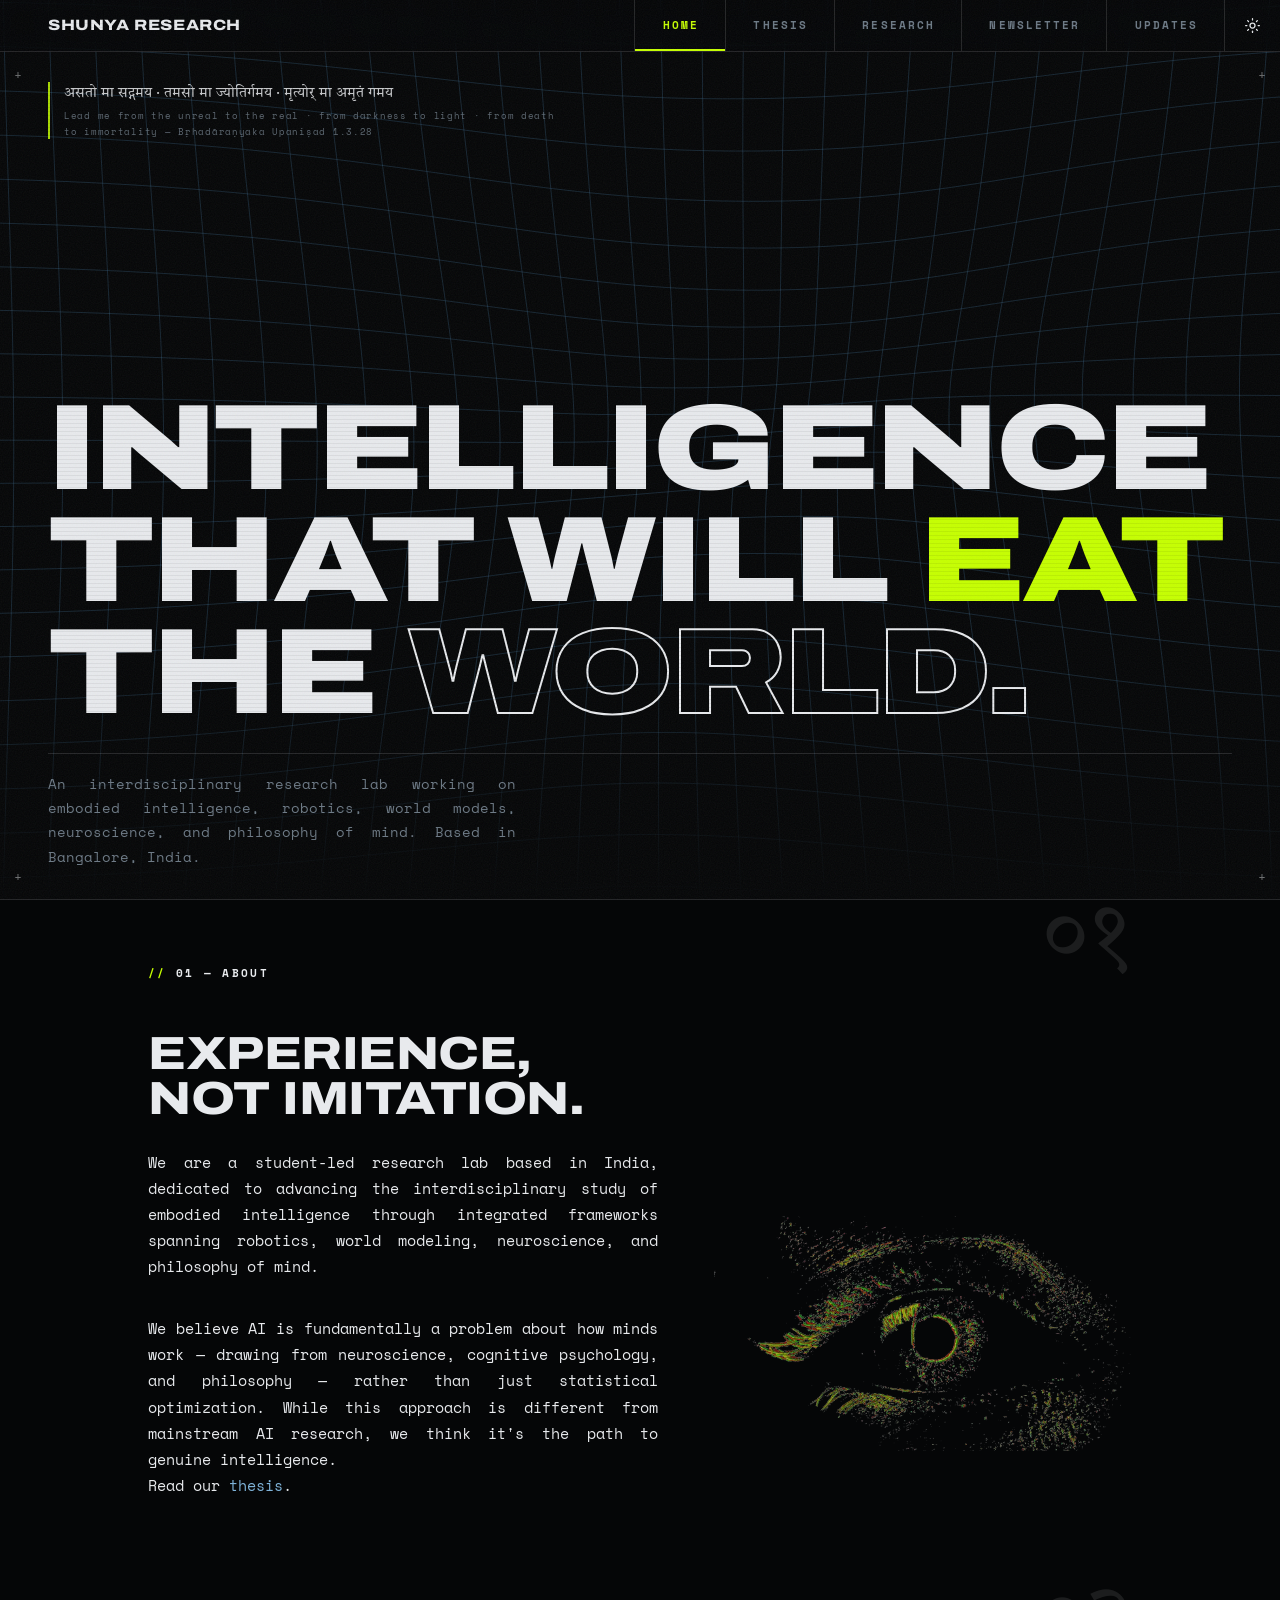
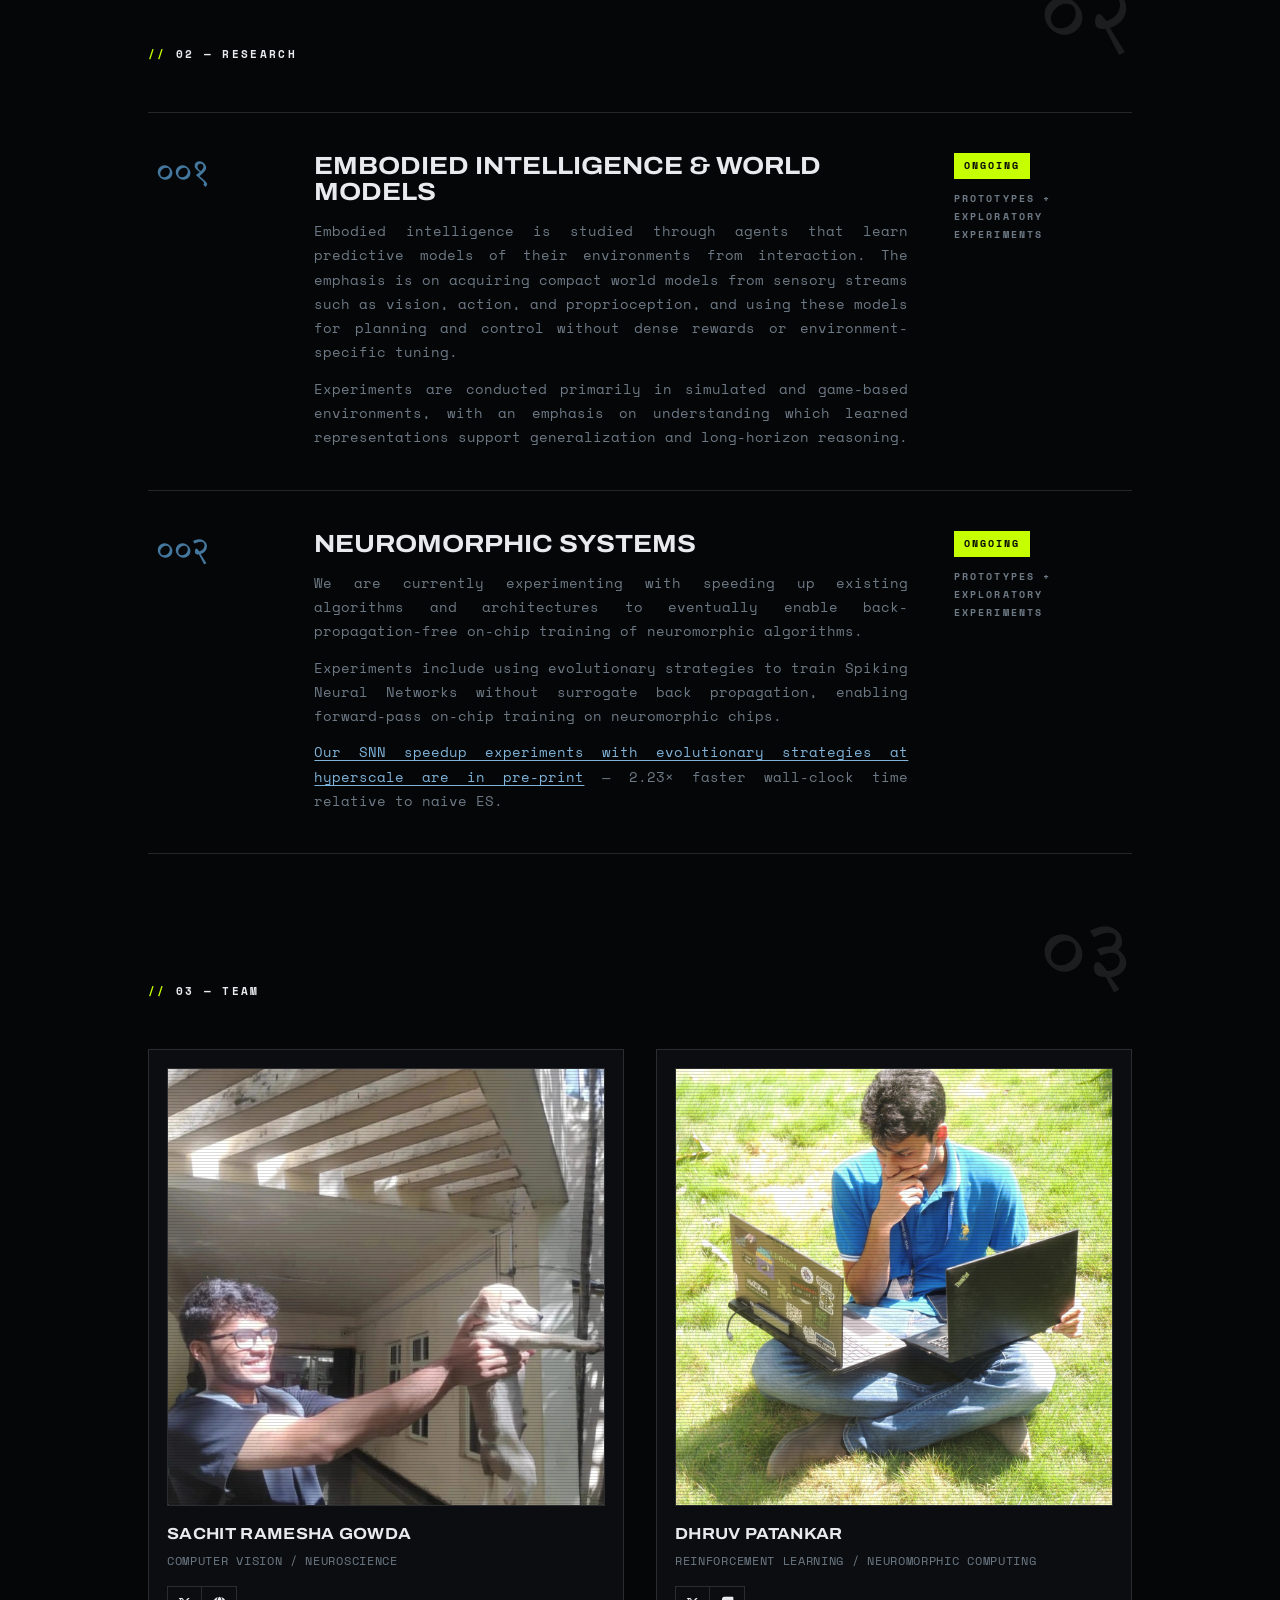
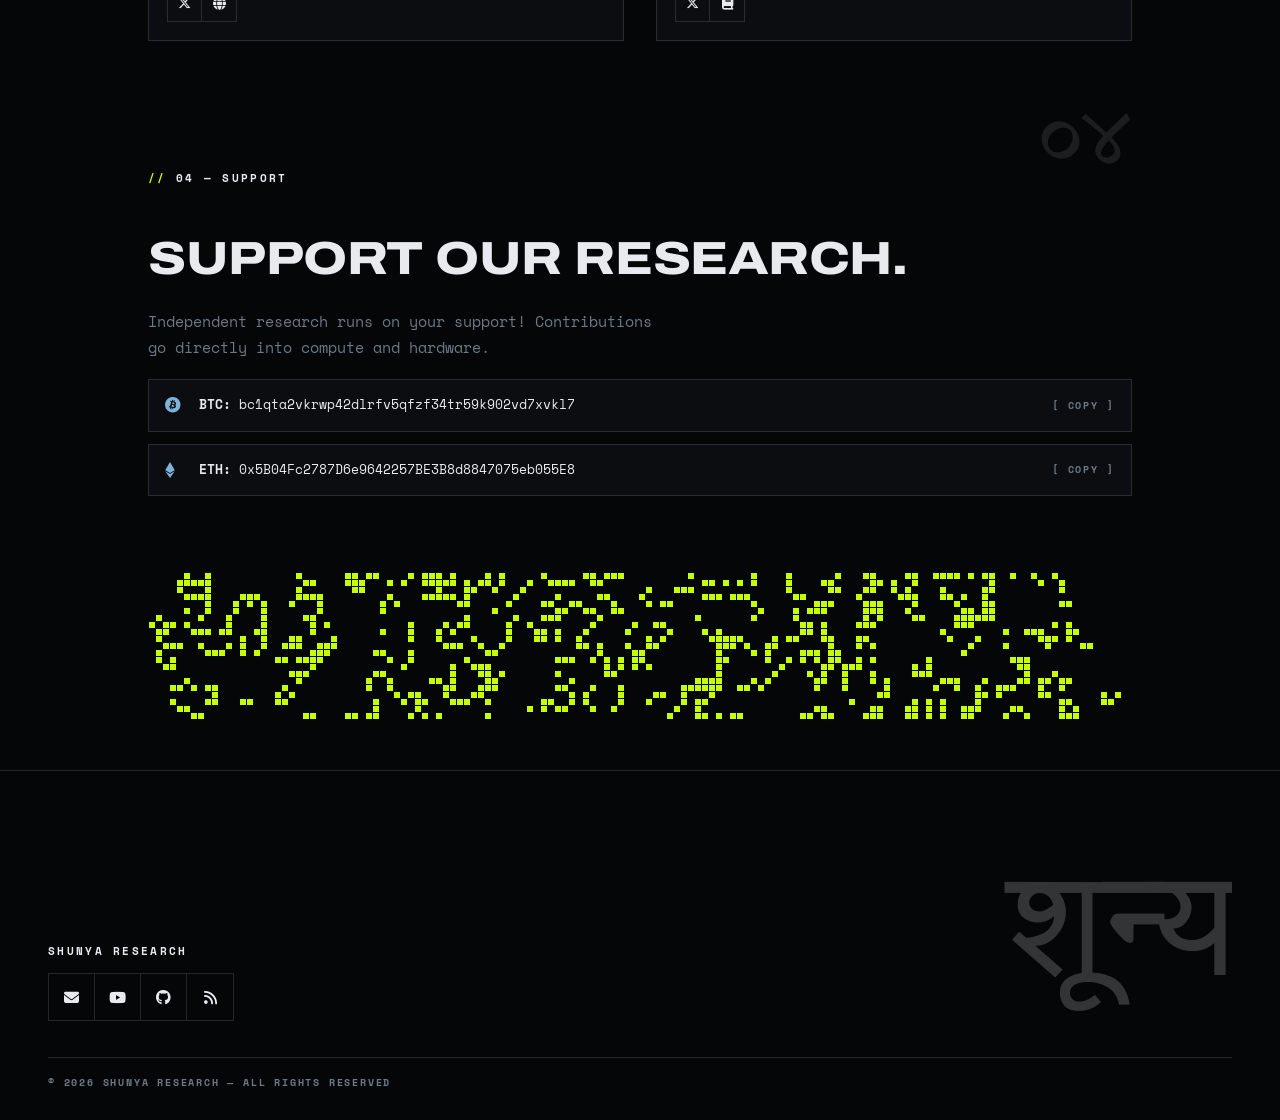
==== commit 732bbe8b: "Add files via upload" ====
--- a/index.html
+++ b/index.html
@@ -99,7 +99,7 @@
                         Read our <a href="thesis.html">thesis</a>.</p>
                     </div>
                     <figure class="about-visual">
-                        <img src="events_small5-ezgif.com-remove-background.gif" alt="Event-based neural activity visualization" loading="lazy">
+                        <img src="events.webp" alt="Event-based neural activity visualization" loading="lazy">
                     </figure>
                 </div>
             </section>
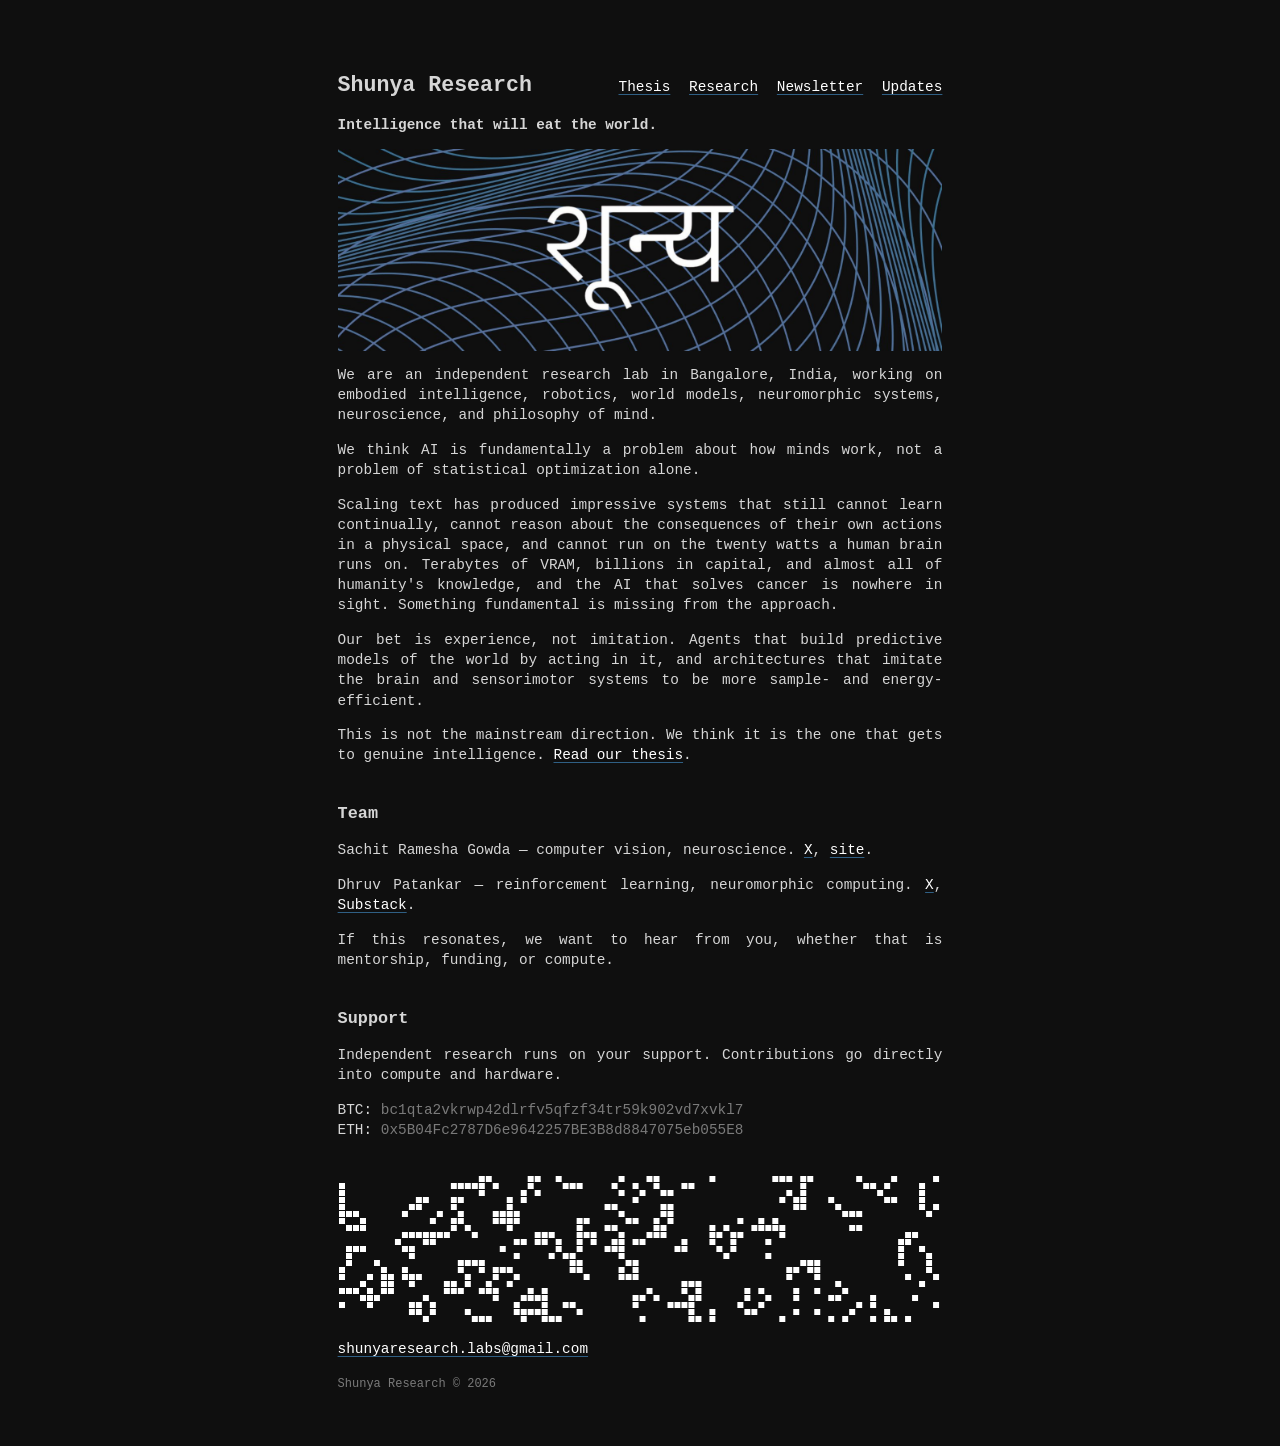
==== commit edcd1f52: "Rebuild site as a single-column minimal layout Strip the site down to one 650px monospace column per" ====
--- a/index.html
+++ b/index.html
@@ -1,239 +1,119 @@
 <!DOCTYPE html>
 <html lang="en">
+
 <head>
-    <meta charset="UTF-8">
-    <title>Shunya Research — Intelligence that will eat the world</title>
-    <meta name="description" content="Intelligence that will eat the world.">
-    <meta name="viewport" content="width=device-width, initial-scale=1.0">
+    <meta charset="UTF-8" />
+    <title>Shunya Research</title>
+    <meta name="description"
+        content="An independent research lab in Bangalore working on embodied intelligence, world models and neuromorphic systems." />
+    <link rel="canonical" href="https://shunyaresearch.systems" />
+    <meta name="viewport" content="width=device-width, initial-scale=1.0" />
     <link rel="icon" type="image/png" href="shunya-removebg-preview.png" />
-    <link rel="stylesheet" href="https://cdnjs.cloudflare.com/ajax/libs/font-awesome/6.7.2/css/all.min.css">
-    <link rel="stylesheet" href="style.css">
+
+    <meta property="og:url" content="https://shunyaresearch.systems" />
+    <meta property="og:type" content="website" />
+    <meta property="og:title" content="Shunya Research" />
+    <meta property="og:description"
+        content="An independent research lab in Bangalore working on embodied intelligence, world models and neuromorphic systems." />
+
+    <meta name="twitter:card" content="summary" />
+    <meta name="twitter:site" content="@shunyaresearch" />
+    <meta name="twitter:title" content="Shunya Research" />
+    <meta name="twitter:description"
+        content="An independent research lab in Bangalore working on embodied intelligence, world models and neuromorphic systems." />
+
+    <link rel="stylesheet" href="style.css" />
 </head>
-<body class="dark-mode">
-    <script>
-        /* apply stored theme before first paint */
-        document.documentElement.classList.add('js');
-        try {
-            if (localStorage.getItem('shunya-theme') === 'light')
-                document.body.classList.remove('dark-mode');
-        } catch (e) {}
-    </script>
 
-    <div class="topbar">
-        <a class="brand" href="index.html">
-            SHUNYA RESEARCH
-        </a>
-        <nav>
-            <a href="index.html" aria-current="page">Home</a>
-            <a href="thesis.html">Thesis</a>
-            <a href="research.html">Research</a>
-            <a href="https://spikenets.substack.com" target="_blank" rel="noopener">Newsletter</a>
-            <a href="https://x.com/shunyaresearch" target="_blank" rel="noopener">Updates</a>
-        </nav>
-        <button class="theme-toggle" onclick="toggleDarkMode()" aria-label="Toggle theme">
-            <svg class="icon-sun" viewBox="0 0 24 24" width="15" height="15" fill="none" stroke="currentColor" stroke-width="2" stroke-linecap="round" aria-hidden="true">
-                <circle cx="12" cy="12" r="4"></circle>
-                <line x1="12" y1="1" x2="12" y2="3"></line>
-                <line x1="12" y1="21" x2="12" y2="23"></line>
-                <line x1="4.22" y1="4.22" x2="5.64" y2="5.64"></line>
-                <line x1="18.36" y1="18.36" x2="19.78" y2="19.78"></line>
-                <line x1="1" y1="12" x2="3" y2="12"></line>
-                <line x1="21" y1="12" x2="23" y2="12"></line>
-                <line x1="4.22" y1="19.78" x2="5.64" y2="18.36"></line>
-                <line x1="18.36" y1="5.64" x2="19.78" y2="4.22"></line>
-            </svg>
-            <svg class="icon-moon" viewBox="0 0 24 24" width="15" height="15" fill="none" stroke="currentColor" stroke-width="2" stroke-linecap="round" stroke-linejoin="round" aria-hidden="true">
-                <path d="M21 12.79A9 9 0 1 1 11.21 3 7 7 0 0 0 21 12.79z"></path>
-            </svg>
-        </button>
-        <button class="nav-toggle" onclick="toggleNav()" aria-label="Menu" aria-expanded="false">
-            <span></span><span></span><span></span>
-        </button>
+<body>
+    <div id="maincontent" style="margin-top: 70px">
+        <div class="masthead">
+            <h2>Shunya Research</h2>
+            <p class="nav">
+                <a href="thesis.html">Thesis</a>
+                <a href="research.html">Research</a>
+                <a href="https://spikenets.substack.com">Newsletter</a>
+                <a href="https://x.com/shunyaresearch">Updates</a>
+            </p>
+        </div>
+        <p><b>Intelligence that will eat the world.</b></p>
+
+        <p>
+            <img src="1500x500.jpeg" alt="शून्य" />
+        </p>
+        <p>
+            We are an independent research lab in Bangalore, India,
+            working on embodied intelligence, robotics, world
+            models, neuromorphic systems, neuroscience, and philosophy of
+            mind.
+        </p>
+        <p>
+            We think AI is fundamentally a problem about how minds work,
+            not a problem of statistical optimization alone.
+        </p>
+        <p>
+            Scaling text has produced impressive systems that still cannot
+            learn continually, cannot reason about the consequences of
+            their own actions in a physical space, and cannot run on the
+            twenty watts a human brain runs on. Terabytes of VRAM, billions in
+            capital, and almost all of humanity's knowledge, and
+            the AI that solves cancer is nowhere in sight. Something
+            fundamental is missing from the approach.
+        </p>
+        <p>
+            Our bet is experience, not imitation. Agents that build
+            predictive models of the world by acting in it, and
+            architectures that imitate the brain and sensorimotor systems
+            to be more sample- and energy-efficient.
+        </p>
+        <p>
+            This is not the mainstream direction. We think it is the one
+            that gets to genuine intelligence.
+            <a href="thesis.html">Read our thesis</a>.
+        </p>
+
+        <h3>Team</h3>
+        <p>
+            Sachit Ramesha Gowda &mdash; computer vision, neuroscience.
+            <a href="https://x.com/cyb3r_17">X</a>,
+            <a href="https://sachitrame.sh">site</a>.
+        </p>
+        <p>
+            Dhruv Patankar &mdash; reinforcement learning, neuromorphic
+            computing.
+            <a href="https://x.com/Milton_Sneedman">X</a>,
+            <a href="https://substack.com/@dhruv292077">Substack</a>.
+        </p>
+        <p>
+            If this resonates, we want to hear from you, whether that is
+            mentorship, funding, or compute.
+        </p>
+
+        <h3>Support</h3>
+        <p>
+            Independent research runs on your support. Contributions go
+            directly into compute and hardware.
+        </p>
+        <p>
+            BTC: <code>bc1qta2vkrwp42dlrfv5qfzf34tr59k902vd7xvkl7</code><br />
+            ETH: <code>0x5B04Fc2787D6e9642257BE3B8d8847075eb055E8</code>
+        </p>
+
+        <p>
+            <br />
+            <canvas id="gol" aria-hidden="true"></canvas>
+        </p>
+
+        <p>
+            <a href="mailto:shunyaresearch.labs@gmail.com">shunyaresearch.labs@gmail.com</a>
+        </p>
+
+        <p><small>
+                Shunya Research &copy; 2026
+            </small>
+        </p>
     </div>
+    <script src="gol.js"></script>
+</body>
 
-    <div class="hero">
-        <canvas class="voidfield" aria-hidden="true"></canvas>
-
-        <span class="reg reg--tl" aria-hidden="true">+</span>
-        <span class="reg reg--tr" aria-hidden="true">+</span>
-        <span class="reg reg--bl" aria-hidden="true">+</span>
-        <span class="reg reg--br" aria-hidden="true">+</span>
-
-        <div class="hero-mantra">
-            असतो मा सद्गमय · तमसो मा ज्योतिर्गमय · मृत्योर् मा अमृतं गमय
-            <small>Lead me from the unreal to the real · from darkness to light · from death to immortality — Bṛhadāraṇyaka Upaniṣad 1.3.28</small>
-        </div>
-
-        <div class="hero-body">
-            <h1>
-                Intelligence<br>
-                that will <span class="volt-word">eat</span><br>
-                the <span class="stroke">world.</span>
-            </h1>
-            <div class="hero-sub">
-                <p class="mission">
-                    An interdisciplinary research lab working on embodied intelligence, 
-                    robotics, world models, neuroscience, and philosophy of mind.
-                    Based in Bangalore, India.
-                </p>
-            </div>
-        </div>
-    </div>
-
-    <main>
-        <div class="container">
-
-            <section id="about" class="reveal">
-                <div class="sec-head">
-                    <span class="sec-ghost" aria-hidden="true">०१</span>
-                    <div class="sec-id">
-                        <span class="t-label">01 — ABOUT</span>
-                    </div>
-                </div>
-                <h2>Experience,<br>not imitation.</h2>
-                <div class="about-layout">
-                    <div class="doctrine">
-                        <p>We are a student-led research lab based in India, dedicated to advancing the interdisciplinary study of embodied intelligence through integrated frameworks spanning robotics, world modeling, neuroscience, and philosophy of mind.</p>
-                        <p>We believe AI is fundamentally a problem about how minds work — drawing from neuroscience, cognitive psychology, and philosophy — rather than just statistical optimization. While this approach is different from mainstream AI research, we think it's the path to genuine intelligence.<br>
-
-                        Read our <a href="thesis.html">thesis</a>.</p>
-                    </div>
-                    <figure class="about-visual">
-                        <img src="events.webp" alt="Event-based neural activity visualization" loading="lazy">
-                    </figure>
-                </div>
-            </section>
-
-            <section id="research" class="reveal">
-                <div class="sec-head">
-                    <span class="sec-ghost" aria-hidden="true">०२</span>
-                    <div class="sec-id">
-                        <span class="t-label">02 — RESEARCH</span>
-                    </div>
-                </div>
-
-                <div class="programs">
-
-                    <article class="program">
-                        <div class="program-id">
-                            <span class="deva-num" aria-hidden="true">००१</span>
-                        </div>
-                        <div class="program-body">
-                            <h3>Embodied Intelligence &amp; World Models</h3>
-                            <p>Embodied intelligence is studied through agents that learn predictive models of their environments from interaction. The emphasis is on acquiring compact world models from sensory streams such as vision, action, and proprioception, and using these models for planning and control without dense rewards or environment-specific tuning.</p>
-                            <p>Experiments are conducted primarily in simulated and game-based environments, with an emphasis on understanding which learned representations support generalization and long-horizon reasoning.</p>
-                        </div>
-                        <div class="program-status">
-                            <span class="status-chip status-chip--active">ONGOING</span>
-                            <span class="t-label">PROTOTYPES +<br>EXPLORATORY EXPERIMENTS</span>
-                        </div>
-                    </article>
-
-                    <article class="program">
-                        <div class="program-id">
-                            <span class="deva-num" aria-hidden="true">००२</span>
-                        </div>
-                        <div class="program-body">
-                            <h3>Neuromorphic Systems</h3>
-                            <p>We are currently experimenting with speeding up existing algorithms and architectures to eventually enable back-propagation-free on-chip training of neuromorphic algorithms.</p>
-                            <p>Experiments include using evolutionary strategies to train Spiking Neural Networks without surrogate back propagation, enabling forward-pass on-chip training on neuromorphic chips.</p>
-                            <p><a href="https://arxiv.org/abs/2605.30361v1" target="_blank" rel="noopener">Our SNN speedup experiments with evolutionary strategies at hyperscale are in pre-print</a> — 2.23× faster wall-clock time relative to naive ES.</p>
-                        </div>
-                        <div class="program-status">
-                            <span class="status-chip status-chip--active">ONGOING</span>
-                            <span class="t-label">PROTOTYPES +<br>EXPLORATORY EXPERIMENTS</span>
-                        </div>
-                    </article>
-
-                </div>
-            </section>
-
-            <section id="team" class="reveal">
-                <div class="sec-head">
-                    <span class="sec-ghost" aria-hidden="true">०३</span>
-                    <div class="sec-id">
-                        <span class="t-label">03 — TEAM</span>
-                    </div>
-                </div>
-
-                <div class="team-grid">
-                    <div class="team-member">
-                        <div class="team-image-placeholder">
-                            <img src="Sachit.jpg" alt="Sachit Ramesha Gowda">
-                        </div>
-                        <h4>Sachit Ramesha Gowda</h4>
-                        <p class="team-role">Computer Vision / Neuroscience</p>
-                        <div class="team-socials">
-                            <a href="https://x.com/cyb3r_17" target="_blank" rel="noopener" aria-label="Sachit on X"><i class="fab fa-x-twitter"></i></a>
-                            <a href="https://sachitrame.sh" target="_blank" rel="noopener" aria-label="Sachit's website"><i class="fas fa-globe"></i></a>
-                        </div>
-                    </div>
-
-                    <div class="team-member">
-                        <div class="team-image-placeholder">
-                            <img src="Dhruv.jpeg" alt="Dhruv Patankar">
-                        </div>
-                        <h4>Dhruv Patankar</h4>
-                        <p class="team-role">Reinforcement Learning / Neuromorphic Computing</p>
-                        <div class="team-socials">
-                            <a href="https://x.com/Milton_Sneedman" target="_blank" rel="noopener" aria-label="Dhruv on X"><i class="fab fa-x-twitter"></i></a>
-                            <a href="https://substack.com/@dhruv292077" target="_blank" rel="noopener" aria-label="Dhruv's Substack"><i class="fas fa-book"></i></a>
-                        </div>
-                    </div>
-                </div>
-            </section>
-
-            <section id="support" class="reveal">
-                <div class="sec-head">
-                    <span class="sec-ghost" aria-hidden="true">०४</span>
-                    <div class="sec-id">
-                        <span class="t-label">04 — SUPPORT</span>
-                    </div>
-                </div>
-                <h2>Support our research.</h2>
-                <p class="support-note">Independent research runs on your support! Contributions go directly into compute and hardware.</p>
-
-                <div class="crypto-address" data-addr="bc1qta2vkrwp42dlrfv5qfzf34tr59k902vd7xvkl7" role="button" tabindex="0" aria-label="Copy Bitcoin address">
-                    <i class="fab fa-bitcoin" aria-hidden="true"></i>
-                    <span><b>BTC:</b> bc1qta2vkrwp42dlrfv5qfzf34tr59k902vd7xvkl7</span>
-                    <span class="copy-hint">[ COPY ]</span>
-                </div>
-                <div class="crypto-address" data-addr="0x5B04Fc2787D6e9642257BE3B8d8847075eb055E8" role="button" tabindex="0" aria-label="Copy Ethereum address">
-                    <i class="fab fa-ethereum" aria-hidden="true"></i>
-                    <span><b>ETH:</b> 0x5B04Fc2787D6e9642257BE3B8d8847075eb055E8</span>
-                    <span class="copy-hint">[ COPY ]</span>
-                </div>
-            </section>
-
-        </div>
-    </main>
-
-    <div class="gol-strip" aria-hidden="true">
-        <div class="container">
-            <canvas id="gol" width="760" height="150"></canvas>
-        </div>
-    </div>
-
-    <footer>
-        <div class="footer-top">
-            <span class="footer-giant" aria-hidden="true">शून्य</span>
-            <div class="footer-grid">
-                <div class="footer-col">
-                    <span class="t-label">SHUNYA RESEARCH</span>
-                    <div class="social-links">
-                        <a href="mailto:shunyaresearch.labs@gmail.com" aria-label="Email"><i class="fas fa-envelope"></i></a>
-                        <a href="https://www.youtube.com/@shunyaresearch" target="_blank" rel="noopener" aria-label="YouTube"><i class="fab fa-youtube"></i></a>
-                        <a href="https://github.com/ShunyaResearch" target="_blank" rel="noopener" aria-label="GitHub"><i class="fab fa-github"></i></a>
-                        <a href="https://spikenets.substack.com" target="_blank" rel="noopener" aria-label="Newsletter"><i class="fas fa-rss"></i></a>
-                    </div>
-                </div>
-            </div>
-        </div>
-        <div class="footer-legal">
-            <span>© 2026 SHUNYA RESEARCH — ALL RIGHTS RESERVED</span>
-        </div>
-    </footer>
-
-    <script src="script.js"></script>
-</body>
 </html>
--- a/style.css
+++ b/style.css
@@ -1,1289 +1,203 @@
-@import url('https://fonts.googleapis.com/css2?family=Archivo:ital,wdth,wght@0,62..125,100..900;1,62..125,100..900&family=Space+Mono:ital,wght@0,400;0,700;1,400;1,700&family=Tiro+Devanagari+Sanskrit:ital@0;1&display=swap');
-
-/* self-hosted, not loaded from Google Fonts — CDN-blocked browsers
-   (ad-blockers, privacy modes, some corporate networks) were silently
-   dropping the vowel-sign glyph and falling back to a font that
-   couldn't shape ू, misrendering शून्य as "shanya". The fix is the
-   font choice, not weight — Noto attaches ू as a proper stroke at
-   any weight, so this stays Regular to match the site's thin lines. */
-@font-face {
-    font-family: 'Noto Sans Devanagari';
-    font-style: normal;
-    font-weight: 400;
-    font-display: swap;
-    src: url('fonts/NotoSansDevanagari-Regular.woff2') format('woff2');
-    unicode-range: U+0900-097F, U+1CD0-1CF9, U+200C-200D, U+20A8, U+20B9, U+20F0, U+25CC, U+A830-A839, U+A8E0-A8FF, U+11B00-11B09;
-}
-
-:root,
+:root {
+    --bg: #0f0f0f;       /* matches the flat field in 1500x500.jpeg */
+    --fg: #d6d6d6;
+    --fg-dim: #7a7a7a;
+    --rule: #2a2a2a;
+    --rule-lit: #3a3a3a;
+    --link: #ffffff;
+    --steel: #44789f;       /* the original --steel; read by gol.js */
+    --underline: #2f5f84;   /* the original light-mode --steel, a shade darker */
+}
+
+*,
+*::before,
+*::after {
+    box-sizing: border-box;
+}
+
 body {
-    --void: #e9eae4;
-    --void-raise: #dfe0d9;
-    --ink: #0a0b0d;
-    --dim: #565e66;
-    --steel: #2f5f84;
-    --steel-bright: #1d4d72;
-    --volt: #5f7a00;
-    --volt-raw: #5f7a00;
-    --alert: #d63414;
-    --line: rgba(10, 11, 13, 0.18);
-    --line-strong: rgba(10, 11, 13, 0.5);
-    --grid-line: rgba(47, 95, 132, 0.22);
-    --ghost: rgba(10, 11, 13, 0.11);
-    --chip-ink: #e9eae4;
-}
-
-body.dark-mode {
-    --void: #050607;
-    --void-raise: #0b0d10;
-    --ink: #e8eaed;
-    --dim: #6d7a86;
-    --steel: #44789f;
-    --steel-bright: #7fb3d9;
-    --volt: #c6ff00;
-    --volt-raw: #c6ff00;
-    --alert: #ff4d2e;
-    --line: rgba(232, 234, 237, 0.14);
-    --line-strong: rgba(232, 234, 237, 0.45);
-    --grid-line: rgba(68, 120, 159, 0.28);
-    --ghost: rgba(232, 234, 237, 0.1);
-    --chip-ink: #050607;
-}
-
-* {
-    margin: 0;
-    padding: 0;
-    box-sizing: border-box;
-}
-
-html {
-    scroll-behavior: smooth;
-}
-
-body {
-    font-family: 'Space Mono', monospace;
-    font-size: 14.5px;
-    line-height: 1.8;
-    color: var(--ink);
-    background: var(--void);
-    overflow-x: hidden;
-}
-
-body::before {
-    content: '';
-    position: fixed;
-    inset: 0;
-    z-index: 998;
-    pointer-events: none;
-    background: repeating-linear-gradient(
-        to bottom,
-        transparent 0 3px,
-        rgba(0, 0, 0, 0.06) 3px 4px
-    );
-    mix-blend-mode: multiply;
-}
-
-body::after {
-    content: '';
-    position: fixed;
-    inset: 0;
-    z-index: 999;
-    pointer-events: none;
-    opacity: 0.06;
-    background-image: url("data:image/svg+xml,%3Csvg xmlns='http://www.w3.org/2000/svg' width='140' height='140'%3E%3Cfilter id='n'%3E%3CfeTurbulence type='fractalNoise' baseFrequency='0.85' numOctaves='2'/%3E%3C/filter%3E%3Crect width='140' height='140' filter='url(%23n)'/%3E%3C/svg%3E");
-}
-
-::selection {
-    background: var(--volt-raw);
-    color: var(--chip-ink);
-}
-
-.container {
-    max-width: 1080px;
-    margin: 0 auto;
-    padding: 0 clamp(18px, 4vw, 48px);
-}
-
-
-.t-label {
-    font-family: 'Space Mono', monospace;
-    font-size: 10.5px;
-    font-weight: 700;
-    letter-spacing: 0.22em;
-    text-transform: uppercase;
-    color: var(--dim);
-}
-
-.t-label .accent { color: var(--volt); }
-.t-label .alert  { color: var(--alert); }
-
-h1, h2, h3 {
-    font-family: 'Archivo', sans-serif;
-    text-transform: uppercase;
-    color: var(--ink);
-}
-
-h1 {
-    font-weight: 900;
-    font-stretch: 125%;
-    font-size: clamp(2.6rem, 9.5vw, 8rem);
-    line-height: 0.92;
-    letter-spacing: -0.02em;
-    margin: 0 0 28px;
-}
-
-h2 {
-    font-weight: 800;
-    font-stretch: 118%;
-    font-size: clamp(1.7rem, 4.4vw, 2.9rem);
-    line-height: 0.98;
-    letter-spacing: -0.01em;
-    margin: 0 0 28px;
-}
-
-h3 {
-    font-weight: 700;
-    font-stretch: 112%;
-    font-size: clamp(1.15rem, 2.6vw, 1.55rem);
-    line-height: 1.05;
-}
-
-h4 {
-    font-family: 'Archivo', sans-serif;
-    font-weight: 700;
-    font-stretch: 110%;
-    text-transform: uppercase;
-    font-size: 16px;
-    letter-spacing: 0.02em;
-    margin: 12px 0 2px;
-    color: var(--ink);
-}
-
-p {
-    margin-bottom: 18px;
-    max-width: 66ch;
+    padding: 0 10px;
+    margin: 50px auto;
+    max-width: 650px;
+    background-color: var(--bg);
+    color: var(--fg);
+    font-family:
+        "SF Mono", "SFMono-Regular", ui-monospace,
+        Menlo, Consolas, "Liberation Mono", monospace;
+
+    font-size: 0.9rem;
+    line-height: 1.4;
     text-align: justify;
     hyphens: auto;
+    -webkit-font-smoothing: antialiased;
+}
+
+#maincontent {
+    max-width: 42em;
+    margin: 0 auto;
 }
 
 a {
-    color: var(--steel-bright);
-    text-decoration: none;
-    transition: color 0.15s ease, background 0.15s ease;
-}
-
-a:hover {
-    color: var(--volt);
-    text-decoration: none;
-}
-
-b, strong { font-weight: 700; }
-
-img, video { max-width: 100%; }
-
-ul, ol { padding-left: 22px; margin-bottom: 20px; max-width: 66ch; }
-li { margin-bottom: 8px; }
+    color: var(--link);
+    text-decoration: underline;
+    text-decoration-color: var(--underline);
+    text-underline-offset: 3px;
+}
+
+a:hover,
+a:focus {
+    text-decoration-thickness: 2px;
+}
+
+h2,
+h3 {
+    text-align: left;
+    hyphens: none;
+}
+
+h2 {
+    margin-bottom: 2px;
+}
+
+h3 {
+    margin-top: 2.2em;
+    margin-bottom: 0.2em;
+}
+
+small {
+    color: var(--fg-dim);
+}
+
+ul,
+ol {
+    padding-left: 1.6em;
+}
+
+li {
+    margin-bottom: 4px;
+}
 
 blockquote {
-    border-left: 2px solid var(--volt);
-    padding-left: 20px;
-    margin: 30px 0;
-    color: var(--dim);
-}
-
-.theme-image {
-    width: 100%;
-    margin-bottom: 30px;
-    border: 1px solid var(--line);
-}
-
-.stroke {
-    color: transparent;
-    -webkit-text-stroke: 2px var(--ink);
-}
-
-.volt-word { color: var(--volt); }
-
-
-.topbar {
-    position: fixed;
-    top: 0;
-    left: 0;
-    right: 0;
-    z-index: 300;
-    display: flex;
-    align-items: stretch;
-    background: color-mix(in srgb, var(--void) 72%, transparent);
-    backdrop-filter: blur(10px);
-    -webkit-backdrop-filter: blur(10px);
-    border-bottom: 1px solid var(--line);
-    height: 52px;
-}
-
-.topbar .brand {
-    display: flex;
-    align-items: center;
-    gap: 12px;
-    padding: 0 clamp(18px, 4vw, 48px);
-    font-family: 'Archivo', sans-serif;
-    font-weight: 800;
-    font-stretch: 118%;
-    font-size: 15px;
-    letter-spacing: 0.04em;
-    text-transform: uppercase;
-    color: var(--ink);
-    text-decoration: none;
-}
-
-.topbar .brand:hover { color: var(--ink); }
-
-.topbar .brand .zero {
-    font-family: 'Tiro Devanagari Sanskrit', serif;
-    font-size: 19px;
-    color: var(--volt);
-    line-height: 1;
-}
-
-.topbar nav {
-    display: flex;
-    align-items: stretch;
-    margin-left: auto;
-}
-
-.topbar nav a {
-    display: flex;
-    align-items: center;
-    justify-content: center;
-    padding: 0 clamp(12px, 2vw, 26px);
-    border-left: 1px solid var(--line);
-    font-size: 10.5px;
-    font-weight: 700;
-    letter-spacing: 0.2em;
-    /* letter-spacing adds a trailing gap after the last glyph;
-       indent the first line by the same amount so text sits centered */
-    text-indent: 0.2em;
-    text-transform: uppercase;
-    color: var(--dim);
-}
-
-.topbar nav a:hover {
-    color: var(--ink);
-}
-
-.topbar nav a[aria-current="page"] {
-    color: var(--volt);
-    box-shadow: inset 0 -2px 0 var(--volt-raw);
-}
-
-.theme-toggle {
-    background: transparent;
-    border: none;
-    border-left: 1px solid var(--line);
-    color: var(--ink);
-    font-family: 'Space Mono', monospace;
-    font-size: 13px;
-    padding: 0 20px;
-    cursor: pointer;
-    display: flex;
-    align-items: center;
-    justify-content: center;
-    transition: background 0.15s ease, color 0.15s ease;
-}
-
-.theme-toggle:hover {
-    background: var(--volt-raw);
-    color: var(--chip-ink);
-}
-
-.theme-toggle .icon-sun { display: none; }
-.theme-toggle .icon-moon { display: block; }
-body.dark-mode .theme-toggle .icon-sun { display: block; }
-body.dark-mode .theme-toggle .icon-moon { display: none; }
-
-/* hamburger — hidden on desktop, becomes the drawer trigger on mobile */
-.nav-toggle {
-    display: none;
-    flex-direction: column;
-    justify-content: center;
-    gap: 4px;
-    background: transparent;
-    border: none;
-    border-left: 1px solid var(--line);
-    padding: 0 18px;
-    cursor: pointer;
-    z-index: 330;
-}
-
-.nav-toggle span {
-    display: block;
-    width: 20px;
-    height: 2px;
-    background: var(--ink);
-    transition: transform 0.25s ease, opacity 0.25s ease;
-}
-
-body.nav-open .nav-toggle span:nth-child(1) { transform: translateY(6px) rotate(45deg); }
-body.nav-open .nav-toggle span:nth-child(2) { opacity: 0; }
-body.nav-open .nav-toggle span:nth-child(3) { transform: translateY(-6px) rotate(-45deg); }
-
-/* dimmer behind the open drawer (injected by script.js) */
-.nav-scrim {
-    position: fixed;
-    inset: 0;
-    z-index: 290;
-    background: rgba(0, 0, 0, 0.55);
-    opacity: 0;
-    visibility: hidden;
-    transition: opacity 0.28s ease, visibility 0.28s ease;
-}
-
-body.nav-open .nav-scrim {
-    opacity: 1;
-    visibility: visible;
-}
-
-/* legacy fixed toggle on old blog pages */
-.dark-mode-toggle {
-    position: fixed;
-    right: 0;
-    top: 0;
-    z-index: 301;
-    height: 52px;
-    padding: 0 18px;
-    background: var(--void);
-    border: none;
-    border-left: 1px solid var(--line);
-    border-bottom: 1px solid var(--line);
-    color: var(--ink);
-    font-size: 13px;
-    cursor: pointer;
-    display: flex;
-    align-items: center;
-    transition: background 0.15s ease, color 0.15s ease;
-}
-
-.dark-mode-toggle:hover {
-    background: var(--volt-raw);
-    color: var(--chip-ink);
-}
-
-.dark-mode-toggle i { font-size: 13px; }
-
-
-.hero {
-    position: relative;
-    min-height: 100svh;
-    display: flex;
-    flex-direction: column;
-    justify-content: flex-end;
-    isolation: isolate;
-    border-bottom: 1px solid var(--line);
-    padding-top: 52px;
-}
-
-.hero--sub {
-    min-height: 52svh;
-}
-
-.voidfield {
-    position: absolute;
-    inset: 0;
-    z-index: -2;
-    width: 100%;
-    height: 100%;
-    display: block;
-}
-
-.hero::after {
-    content: '';
-    position: absolute;
-    inset: auto 0 0 0;
-    height: 26%;
-    z-index: -1;
-    background: linear-gradient(to bottom, transparent, var(--void));
-    pointer-events: none;
-}
-
-.reg {
-    position: absolute;
-    font-family: 'Space Mono', monospace;
-    font-size: 13px;
-    color: var(--line-strong);
-    user-select: none;
-    pointer-events: none;
-    z-index: 1;
-}
-
-.reg--tl { top: 64px; left: 14px; }
-.reg--tr { top: 64px; right: 14px; }
-.reg--bl { bottom: 10px; left: 14px; }
-.reg--br { bottom: 10px; right: 14px; }
-
-.hero-mantra {
-    position: absolute;
-    top: 82px;
-    left: clamp(18px, 4vw, 48px);
-    max-width: 520px;
-    z-index: 1;
-    font-family: 'Tiro Devanagari Sanskrit', serif;
-    font-size: 14px;
-    line-height: 1.6;
-    color: var(--ink);
-    opacity: 0.85;
-    border-left: 2px solid var(--volt);
-    padding-left: 14px;
-    pointer-events: none;
-}
-
-.hero-mantra small {
-    display: block;
-    font-family: 'Space Mono', monospace;
-    font-size: 9px;
-    letter-spacing: 0.08em;
-    line-height: 1.7;
-    color: var(--dim);
-    margin-top: 4px;
-}
-
-.hero-body {
-    position: relative;
-    padding: 0 clamp(18px, 4vw, 48px) 30px;
-    z-index: 2;
-}
-
-.hero h1 {
-    margin-bottom: 24px;
-}
-
-.hero-sub {
-    display: flex;
-    flex-wrap: wrap;
-    align-items: flex-end;
-    justify-content: space-between;
-    gap: 24px;
-    border-top: 1px solid var(--line);
-    padding-top: 18px;
-}
-
-.hero-sub .mission {
-    max-width: 52ch;
-    color: var(--dim);
-    font-size: 13.5px;
-    margin: 0;
-}
-
-
-main {
-    position: relative;
-}
-
-section {
-    position: relative;
-    padding: clamp(32px, 5vw, 64px) 0;
-}
-
-.sec-head {
-    position: relative;
+    margin: 1em 0;
+    padding-left: 1em;
+    border-left: 1px solid var(--rule);
+    color: var(--fg-dim);
+}
+
+code {
+    color: var(--fg-dim);
+    word-break: break-all;
+}
+
+.masthead {
     display: flex;
     align-items: baseline;
     justify-content: space-between;
-    gap: 18px;
-    margin-bottom: clamp(28px, 5vw, 48px);
-}
-
-.sec-id {
-    display: flex;
-    align-items: baseline;
-    gap: 14px;
-}
-
-.sec-id .t-label { color: var(--ink); }
-.sec-id .t-label::before {
-    content: '// ';
-    color: var(--volt);
-}
-
-/* anchored to .sec-head (not the section) so it always tracks the
-   label row exactly, regardless of how much padding the section has */
-.sec-ghost {
-    position: absolute;
-    /* anchored to the bottom of the (short) label row so the tall glyph
-       grows UP into the empty header padding, never down into the content
-       or images below it */
-    bottom: 0;
-    right: 0;
-    font-family: 'Tiro Devanagari Sanskrit', serif;
-    font-size: clamp(3rem, 7.5vw, 5.5rem);
-    line-height: 1;
-    color: var(--ghost);
-    user-select: none;
-    pointer-events: none;
-}
-
-.transmission {
-    border: 1px solid var(--line);
-    background: var(--void-raise);
-    padding: clamp(20px, 4vw, 36px);
-    position: relative;
-}
-
-.transmission::before {
-    content: 'BṚHADĀRAṆYAKA UPANIṢAD — 1.3.28';
-    display: block;
-    font-size: 10px;
-    font-weight: 700;
-    letter-spacing: 0.22em;
-    color: var(--volt);
-    margin-bottom: 16px;
-}
-
-.mantra {
-    font-family: 'Tiro Devanagari Sanskrit', serif;
-    font-size: clamp(17px, 2.6vw, 22px);
-    line-height: 2;
-    color: var(--ink);
-    border-left: 2px solid var(--volt);
-    padding-left: 18px;
-}
-
-.mantra small {
-    display: block;
-    font-family: 'Space Mono', monospace;
-    font-size: 11px;
-    font-weight: 700;
-    letter-spacing: 0.12em;
-    text-transform: uppercase;
-    line-height: 1.9;
-    margin-top: 10px;
-    color: var(--dim);
-}
-
-.about-layout {
-    display: flex;
-    align-items: center;
-    gap: clamp(28px, 5vw, 56px);
-}
-
-.doctrine {
-    flex: 1 1 55%;
-    min-width: 0;
+    flex-wrap: wrap;
+    gap: 0 1.2em;
+    margin-bottom: 2px;
+}
+
+.masthead h2 {
+    margin: 0;
+}
+
+.nav {
+    margin: 0;
+    text-align: right;
+    hyphens: none;
+}
+
+.nav a {
+    margin-left: 0.7em;
+}
+
+@media (max-width: 460px) {
+    .masthead {
+        display: block;
+    }
+
+    .nav {
+        margin-top: 0.5em;
+        text-align: left;
+    }
+
+    .nav a {
+        margin: 0 0.7em 0 0;
+    }
+}
+
+img {
+    display: block;
+    width: 100%;
+    height: auto;
+}
+
+/* research cards */
+.cards {
+    display: grid;
+    grid-template-columns: repeat(2, 1fr);
+    gap: 1.4em;
+    margin: 1.6em 0 2.2em;
+}
+
+.card {
     display: flex;
     flex-direction: column;
-    gap: 18px;
-}
-
-.about-visual {
-    flex: 1 1 45%;
-    min-width: 0;
-    margin: 0;
-}
-
-.about-visual img {
-    display: block;
-    width: 100%;
-    height: auto;
-}
-
-/* the background-removed GIF can leave a dark fringe against the void;
-   screen blend drops residual black on the dark ground. On the light
-   ground it would erase bright content, so only apply it in dark mode. */
-body.dark-mode .about-visual img {
-    mix-blend-mode: screen;
-}
-
-.doctrine p { color: var(--ink); }
-
-
-.programs {
-    display: flex;
-    flex-direction: column;
-    border-top: 1px solid var(--line);
-}
-
-.program {
-    position: relative;
-    display: grid;
-    grid-template-columns: 120px 1fr 170px;
-    gap: clamp(16px, 3vw, 40px);
-    padding: clamp(24px, 4vw, 40px) 8px;
-    border-bottom: 1px solid var(--line);
-    transition: background 0.2s ease;
-}
-
-.program:hover {
-    background: var(--void-raise);
-}
-
-.program::before,
-.program::after {
-    content: '';
-    position: absolute;
-    width: 14px;
-    height: 14px;
-    border: 0 solid var(--volt);
-    opacity: 0;
-    transition: opacity 0.2s ease;
-}
-
-.program::before {
-    top: 0;
-    left: 0;
-    border-top-width: 2px;
-    border-left-width: 2px;
-}
-
-.program::after {
-    bottom: 0;
-    right: 0;
-    border-bottom-width: 2px;
-    border-right-width: 2px;
-}
-
-.program:hover::before,
-.program:hover::after {
-    opacity: 1;
-}
-
-.program-id .deva-num {
-    display: block;
-    font-family: 'Tiro Devanagari Sanskrit', serif;
-    font-size: 34px;
-    line-height: 1.2;
-    color: var(--steel);
-}
-
-.program-body h3 {
-    margin-bottom: 14px;
-}
-
-.program-body p {
-    color: var(--dim);
-    font-size: 13.5px;
-    margin-bottom: 12px;
-}
-
-.program-body p:last-child { margin-bottom: 0; }
-
-.program-body a { text-decoration: underline; text-underline-offset: 3px; }
-
-.program-status {
-    display: flex;
-    flex-direction: column;
-    align-items: flex-start;
-    gap: 10px;
-}
-
-.status-chip {
-    font-size: 10px;
-    font-weight: 700;
-    letter-spacing: 0.2em;
-    text-transform: uppercase;
-    padding: 4px 10px;
-    white-space: nowrap;
-}
-
-.status-chip--active {
-    background: var(--volt-raw);
-    color: var(--chip-ink);
-}
-
-.status-chip--preprint {
-    border: 1px solid var(--steel);
-    color: var(--steel-bright);
-}
-
-.program-status .t-label {
-    font-size: 9.5px;
-    line-height: 1.9;
-}
-
-
-.team-grid {
-    display: grid;
-    grid-template-columns: repeat(auto-fit, minmax(250px, 1fr));
-    gap: clamp(20px, 3vw, 32px);
-}
-
-.team-member {
-    border: 1px solid var(--line);
-    background: var(--void-raise);
-    padding: 18px;
-    position: relative;
-    transition: border-color 0.2s ease;
-}
-
-.team-member:hover {
-    border-color: var(--line-strong);
-}
-
-.team-member .op-tag {
-    display: flex;
-    justify-content: space-between;
-    align-items: baseline;
-    margin-bottom: 14px;
-}
-
-.team-member .op-tag .t-label { color: var(--ink); }
-.team-member .op-tag .deva-num {
-    font-family: 'Tiro Devanagari Sanskrit', serif;
-    font-size: 18px;
-    color: var(--volt);
-}
-
-.team-image-placeholder {
-    position: relative;
-    width: 100%;
-    aspect-ratio: 1;
-    overflow: hidden;
-    border: 1px solid var(--line);
-    margin-bottom: 14px;
-}
-
-.team-image-placeholder img {
-    width: 100%;
-    height: 100%;
+    border: 1px solid var(--rule-lit);
+    color: var(--fg);
+    text-decoration: none;
+    text-align: left;
+    hyphens: none;
+}
+
+.card:hover,
+.card:focus {
+    border-color: var(--steel);
+}
+
+.card img {
+    aspect-ratio: 4 / 3;
     object-fit: cover;
-    object-position: center 20%;
-    filter: contrast(1.02);
-}
-
-.team-image-placeholder::after {
-    content: '';
-    position: absolute;
-    inset: 0;
-    background: repeating-linear-gradient(
-        to bottom,
-        transparent 0 2px,
-        rgba(5, 6, 7, 0.14) 2px 3px
-    );
-    pointer-events: none;
-}
-
-.team-role {
-    color: var(--dim);
-    font-size: 11.5px;
-    letter-spacing: 0.06em;
-    text-transform: uppercase;
-    margin: 2px 0 14px;
-}
-
-.team-socials {
-    display: flex;
-    gap: 0;
-    border: 1px solid var(--line);
-    width: max-content;
-}
-
-.team-socials a {
-    color: var(--ink);
-    font-size: 13px;
-    width: 34px;
-    height: 34px;
-    display: flex;
-    align-items: center;
-    justify-content: center;
-    border-right: 1px solid var(--line);
-    transition: background 0.15s ease, color 0.15s ease;
-}
-
-.team-socials a:last-child { border-right: none; }
-
-.team-socials a:hover {
-    background: var(--volt-raw);
-    color: var(--chip-ink);
-}
-
-
-.support-note {
-    color: var(--dim);
-    max-width: 56ch;
-}
-
-.crypto-address {
-    display: flex;
-    align-items: center;
-    gap: 14px;
-    margin: 12px 0;
-    font-size: 12.5px;
-    overflow-wrap: break-word;
-    word-break: break-all;
-    padding: 14px 16px;
-    border: 1px solid var(--line);
-    background: var(--void-raise);
-    cursor: pointer;
-    transition: border-color 0.2s ease;
-}
-
-.crypto-address:hover {
-    border-color: var(--volt);
-}
-
-.crypto-address i {
-    color: var(--steel-bright);
-    min-width: 20px;
-    font-size: 16px;
-}
-
-.crypto-address .copy-hint {
-    margin-left: auto;
-    flex-shrink: 0;
-    font-size: 9.5px;
-    font-weight: 700;
-    letter-spacing: 0.2em;
-    text-transform: uppercase;
-    color: var(--dim);
-}
-
-.crypto-address:hover .copy-hint {
-    color: var(--volt);
-}
-
-
-.gol-strip {
-    padding-bottom: 48px;
-}
-
+    background: var(--bg);
+    border-bottom: 1px solid var(--rule-lit);
+}
+
+/* square or odd-ratio art: show all of it rather than cropping */
+.card img.fit {
+    object-fit: contain;
+    padding: 8px;
+}
+
+.card-body {
+    display: block;
+    flex: 1;
+    padding: 0.7em 0.8em 0.85em;
+}
+
+.card-title {
+    display: block;
+    color: var(--link);
+    text-decoration: underline;
+    text-decoration-color: var(--underline);
+    text-underline-offset: 3px;
+}
+
+.card-note {
+    display: block;
+    margin-top: 0.25em;
+    color: var(--fg-dim);
+}
+
+@media (max-width: 460px) {
+    .cards {
+        grid-template-columns: 1fr;
+    }
+}
+
+/* Game of Life */
 #gol {
+    display: block;
     width: 100%;
     height: 150px;
-    display: block;
-}
-
-
-.res-grid {
-    display: grid;
-    grid-template-columns: repeat(2, 1fr);
-    gap: clamp(18px, 3vw, 32px);
-    align-items: start;
-}
-
-.res-block {
-    display: flex;
-    align-items: flex-start;
-    gap: 16px;
-    border: 1px solid var(--line);
-    background: var(--void-raise);
-    padding: clamp(20px, 3vw, 28px);
-    color: var(--ink);
-    text-decoration: none;
-    transition: background 0.15s ease, border-color 0.15s ease;
-}
-
-.res-block:hover {
-    background: var(--volt-raw);
-    border-color: var(--volt-raw);
-    color: var(--chip-ink);
-    text-decoration: none;
-}
-
-.res-block i {
-    color: var(--volt);
-    font-size: 17px;
-    margin-top: 3px;
-    transition: color 0.15s ease;
-}
-
-.res-block:hover i {
-    color: var(--chip-ink);
-}
-
-.res-block-text {
-    flex: 1;
-}
-
-.res-block-text h3 {
-    font-family: 'Archivo', sans-serif;
-    font-weight: 800;
-    font-stretch: 115%;
-    text-transform: uppercase;
-    font-size: 17px;
-    letter-spacing: 0.01em;
-    margin-bottom: 6px;
-    transition: color 0.15s ease;
-}
-
-.res-block:hover .res-block-text h3 {
-    color: var(--chip-ink);
-}
-
-.res-block-text p {
-    font-size: 12.5px;
-    color: var(--dim);
-    margin: 0;
-    max-width: 40ch;
-    text-align: left;
-    transition: color 0.15s ease;
-}
-
-.res-block:hover .res-block-text p {
-    color: color-mix(in srgb, var(--chip-ink) 72%, transparent);
-}
-
-.res-block-arrow {
-    font-size: 17px;
-    margin-top: 3px;
-    transition: transform 0.2s ease;
-}
-
-.res-block:hover .res-block-arrow {
-    transform: translateX(4px);
-}
-
-
-.index-list {
-    list-style: none;
-    padding: 0;
-    margin: 0;
-    max-width: none;
-    border-top: 1px solid var(--line);
-}
-
-.index-list li {
-    margin: 0;
-    border-bottom: 1px solid var(--line);
-}
-
-.index-list a {
-    display: grid;
-    grid-template-columns: 120px 1fr auto;
-    align-items: baseline;
-    gap: clamp(14px, 3vw, 36px);
-    padding: clamp(22px, 4vw, 34px) 8px;
-    color: var(--ink);
-    transition: background 0.15s ease;
-}
-
-.index-list a:hover {
-    background: var(--volt-raw);
-    color: var(--chip-ink);
-}
-
-.index-list .idx {
-    font-size: 10.5px;
-    font-weight: 700;
-    letter-spacing: 0.2em;
-    text-transform: uppercase;
-}
-
-.index-list .idx .deva-num {
-    display: block;
-    font-family: 'Tiro Devanagari Sanskrit', serif;
-    font-size: 22px;
-    letter-spacing: 0;
-    margin-top: 4px;
-    color: var(--steel);
-}
-
-.index-list a:hover .idx .deva-num { color: var(--chip-ink); }
-
-.index-list .idx-title {
-    font-family: 'Archivo', sans-serif;
-    font-weight: 800;
-    font-stretch: 116%;
-    text-transform: uppercase;
-    font-size: clamp(1.15rem, 3.4vw, 1.9rem);
-    line-height: 1.02;
-    letter-spacing: -0.01em;
-}
-
-.index-list .idx-meta {
-    display: block;
-    font-family: 'Space Mono', monospace;
-    font-size: 10px;
-    font-weight: 700;
-    letter-spacing: 0.18em;
-    text-transform: uppercase;
-    margin-top: 8px;
-    color: var(--dim);
-}
-
-.index-list a:hover .idx-meta { color: color-mix(in srgb, var(--chip-ink) 65%, transparent); }
-
-.index-list .idx-arrow {
-    font-size: 18px;
-    transition: transform 0.2s ease;
-}
-
-.index-list a:hover .idx-arrow {
-    transform: translateX(8px);
-}
-
-
-footer {
-    position: relative;
-    border-top: 1px solid var(--line);
-    padding: clamp(40px, 7vw, 80px) clamp(18px, 4vw, 48px) 28px;
-}
-
-.footer-top {
-    position: relative;
-    overflow: hidden;
-    min-height: clamp(90px, 14vw, 170px);
-    display: flex;
-    flex-direction: column;
-    justify-content: flex-end;
-}
-
-.footer-giant {
-    /* self-hosted (see @font-face above) — Tiro Devanagari Sanskrit
-       hangs ू below the baseline where it reads as noise, and the
-       Google-Fonts-CDN version of Noto Sans Devanagari silently failed
-       to load for some visitors, dropping the vowel sign entirely */
-    font-family: 'Noto Sans Devanagari', sans-serif;
-    font-weight: 400;
-    font-size: clamp(3.5rem, 12vw, 9.5rem);
-    line-height: 1.3;
-    color: var(--ink);
-    opacity: 0.2;
-    user-select: none;
-    pointer-events: none;
-    position: absolute;
-    right: -0.03em;
-    bottom: 0;
-    white-space: nowrap;
-}
-
-.footer-grid {
-    position: relative;
-    display: flex;
-    flex-wrap: wrap;
-    justify-content: space-between;
-    align-items: flex-end;
-    gap: 28px;
-}
-
-.footer-col .t-label { display: block; margin-bottom: 12px; color: var(--ink); }
-
-.social-links {
-    display: flex;
-    gap: 0;
-    border: 1px solid var(--line);
-    width: max-content;
-}
-
-.social-links a {
-    color: var(--ink);
-    font-size: 15px;
-    width: 46px;
-    height: 46px;
-    display: flex;
-    align-items: center;
-    justify-content: center;
-    border-right: 1px solid var(--line);
-}
-
-.social-links a:last-child { border-right: none; }
-
-.social-links a:hover {
-    background: var(--volt-raw);
-    color: var(--chip-ink);
-}
-
-.footer-legal {
-    position: relative;
-    margin-top: 36px;
-    padding-top: 16px;
-    border-top: 1px solid var(--line);
-    display: flex;
-    flex-wrap: wrap;
-    justify-content: space-between;
-    gap: 12px;
-    font-size: 10px;
-    font-weight: 700;
-    letter-spacing: 0.18em;
-    text-transform: uppercase;
-    color: var(--dim);
-}
-
-
-header {
-    padding: 90px 0 30px;
-    display: flex;
-    flex-direction: column;
-    align-items: flex-start;
-}
-
-.header-top {
-    display: flex;
-    justify-content: space-between;
-    align-items: center;
-    flex-wrap: wrap;
-    gap: 16px;
-    width: 100%;
-    margin-bottom: 26px;
-}
-
-.logo {
-    font-family: 'Archivo', sans-serif;
-    font-weight: 800;
-    font-stretch: 118%;
-    font-size: 22px;
-    text-transform: uppercase;
-    color: var(--ink);
-    letter-spacing: 0.02em;
-}
-
-.logo span { color: var(--dim); }
-
-.main-nav {
-    display: flex;
-    flex-wrap: wrap;
-    gap: 8px;
-}
-
-.main-nav a {
-    font-size: 10.5px;
-    font-weight: 700;
-    letter-spacing: 0.18em;
-    text-transform: uppercase;
-    color: var(--dim);
-    display: flex;
-    align-items: center;
-    gap: 7px;
-    padding: 6px 12px;
-    border: 1px solid var(--line);
-}
-
-.main-nav a:hover {
-    background: var(--volt-raw);
-    color: var(--chip-ink);
-    text-decoration: none;
-}
-
-.main-nav a i { font-size: 12px; }
-
-
-html.js .reveal {
-    opacity: 0;
-    transform: translateY(26px);
-    transition: opacity 0.7s ease, transform 0.7s ease;
-}
-
-html.js .reveal.in {
-    opacity: 1;
-    transform: none;
-}
-
-a:focus-visible,
-button:focus-visible {
-    outline: 2px solid var(--volt);
-    outline-offset: 2px;
-}
-
-@media (prefers-reduced-motion: reduce) {
-    html { scroll-behavior: auto; }
-    *, *::before, *::after {
-        transition-duration: 0.01ms !important;
-        animation-duration: 0.01ms !important;
-    }
-    .reveal { opacity: 1; transform: none; }
-}
-
-@media (max-width: 860px) {
-    .program {
-        grid-template-columns: 1fr;
-        gap: 14px;
-    }
-
-    .res-grid {
-        grid-template-columns: 1fr;
-    }
-
-    .program-status {
-        flex-direction: row;
-        align-items: center;
-        flex-wrap: wrap;
-    }
-
-    .index-list a {
-        grid-template-columns: 1fr auto;
-    }
-
-    .index-list .idx {
-        grid-column: 1 / -1;
-        display: flex;
-        align-items: baseline;
-        gap: 12px;
-    }
-
-    .index-list .idx .deva-num { margin-top: 0; }
-}
-
-@media (max-width: 640px) {
-    /* no floor here — a fixed rem minimum lets long single-line words
-       (forced onto their own line by <br>) overflow the viewport */
-    h1 { font-size: 9.5vw; }
-
-    /* single-row topbar; nav collapses into a right-hand drawer */
-    .nav-toggle { display: flex; }
-
-    .topbar .brand {
-        margin-right: auto;
-    }
-
-    .topbar nav {
-        position: fixed;
-        top: 0;
-        right: 0;
-        height: 100vh;
-        height: 100dvh;
-        width: min(78vw, 300px);
-        flex-direction: column;
-        align-items: stretch;
-        justify-content: flex-start;
-        margin-left: 0;
-        padding-top: 64px;
-        background: var(--void);
-        border-left: 1px solid var(--line);
-        transform: translateX(100%);
-        transition: transform 0.28s ease;
-        z-index: 320;
-    }
-
-    body.nav-open .topbar nav {
-        transform: translateX(0);
-    }
-
-    .topbar nav a {
-        justify-content: flex-start;
-        padding: 16px 24px;
-        border-left: none;
-        border-bottom: 1px solid var(--line);
-        font-size: 12px;
-    }
-
-    .theme-toggle {
-        padding: 0 16px;
-    }
-
-    .dark-mode-toggle {
-        top: 0;
-        height: 41px;
-    }
-
-    /* mobile hero: no grid, heading pulled to the top for easy reading */
-    .hero {
-        min-height: auto;
-        justify-content: flex-start;
-        padding-top: 84px;
-        padding-bottom: 32px;
-    }
-
-    .voidfield { display: none; }
-    .hero::after { display: none; }
-    .reg { display: none; }
-
-    .hero-mantra {
-        position: static;
-        max-width: none;
-        margin: 0 0 26px;
-        font-size: 13.5px;
-    }
-
-    .hero-body { padding-top: 0; padding-bottom: 0; }
-
-    .about-layout { flex-direction: column; align-items: stretch; }
-    .about-visual { display: none; }
-
-    .hero-sub { flex-direction: column; align-items: flex-start; }
-}
+}
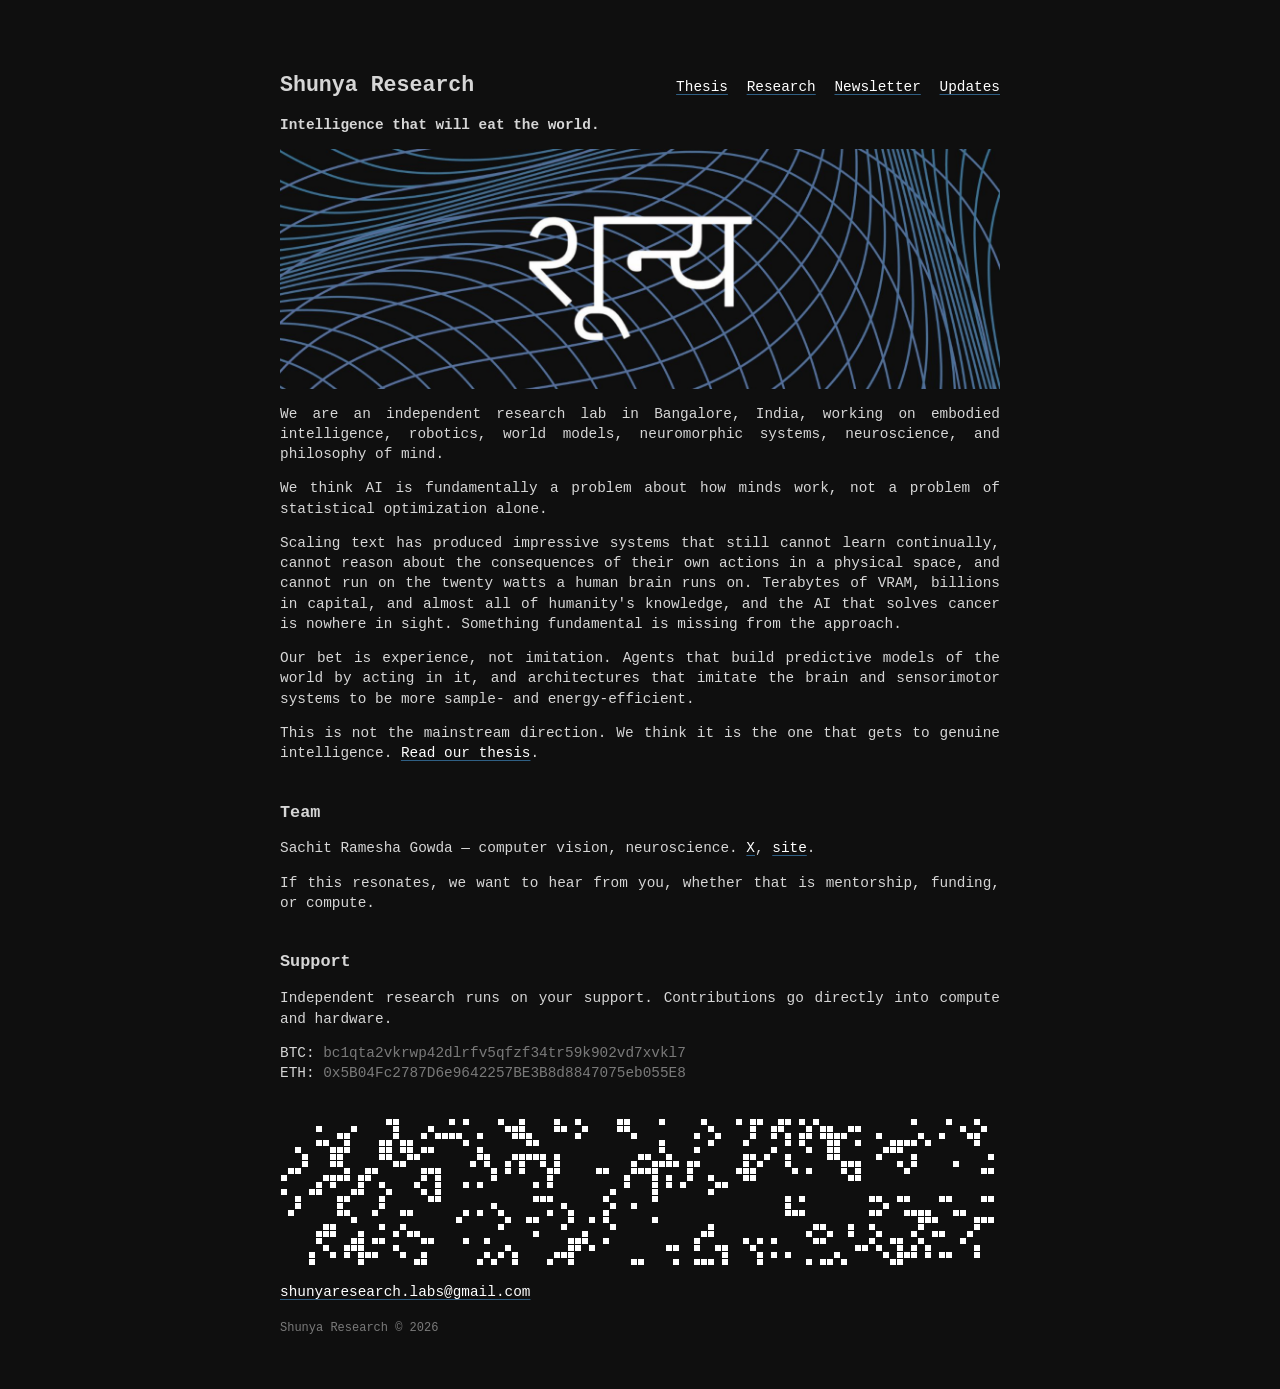
==== commit aca7bf72: "Update index.html" ====
--- a/index.html
+++ b/index.html
@@ -78,12 +78,7 @@
             <a href="https://x.com/cyb3r_17">X</a>,
             <a href="https://sachitrame.sh">site</a>.
         </p>
-        <p>
-            Dhruv Patankar &mdash; reinforcement learning, neuromorphic
-            computing.
-            <a href="https://x.com/Milton_Sneedman">X</a>,
-            <a href="https://substack.com/@dhruv292077">Substack</a>.
-        </p>
+
         <p>
             If this resonates, we want to hear from you, whether that is
             mentorship, funding, or compute.
--- a/style.css
+++ b/style.css
@@ -18,7 +18,7 @@
 body {
     padding: 0 10px;
     margin: 50px auto;
-    max-width: 650px;
+    max-width: 740px;       /* 720px of content + the 10px side padding */
     background-color: var(--bg);
     color: var(--fg);
     font-family:
@@ -33,7 +33,7 @@
 }
 
 #maincontent {
-    max-width: 42em;
+    max-width: 720px;
     margin: 0 auto;
 }
 
